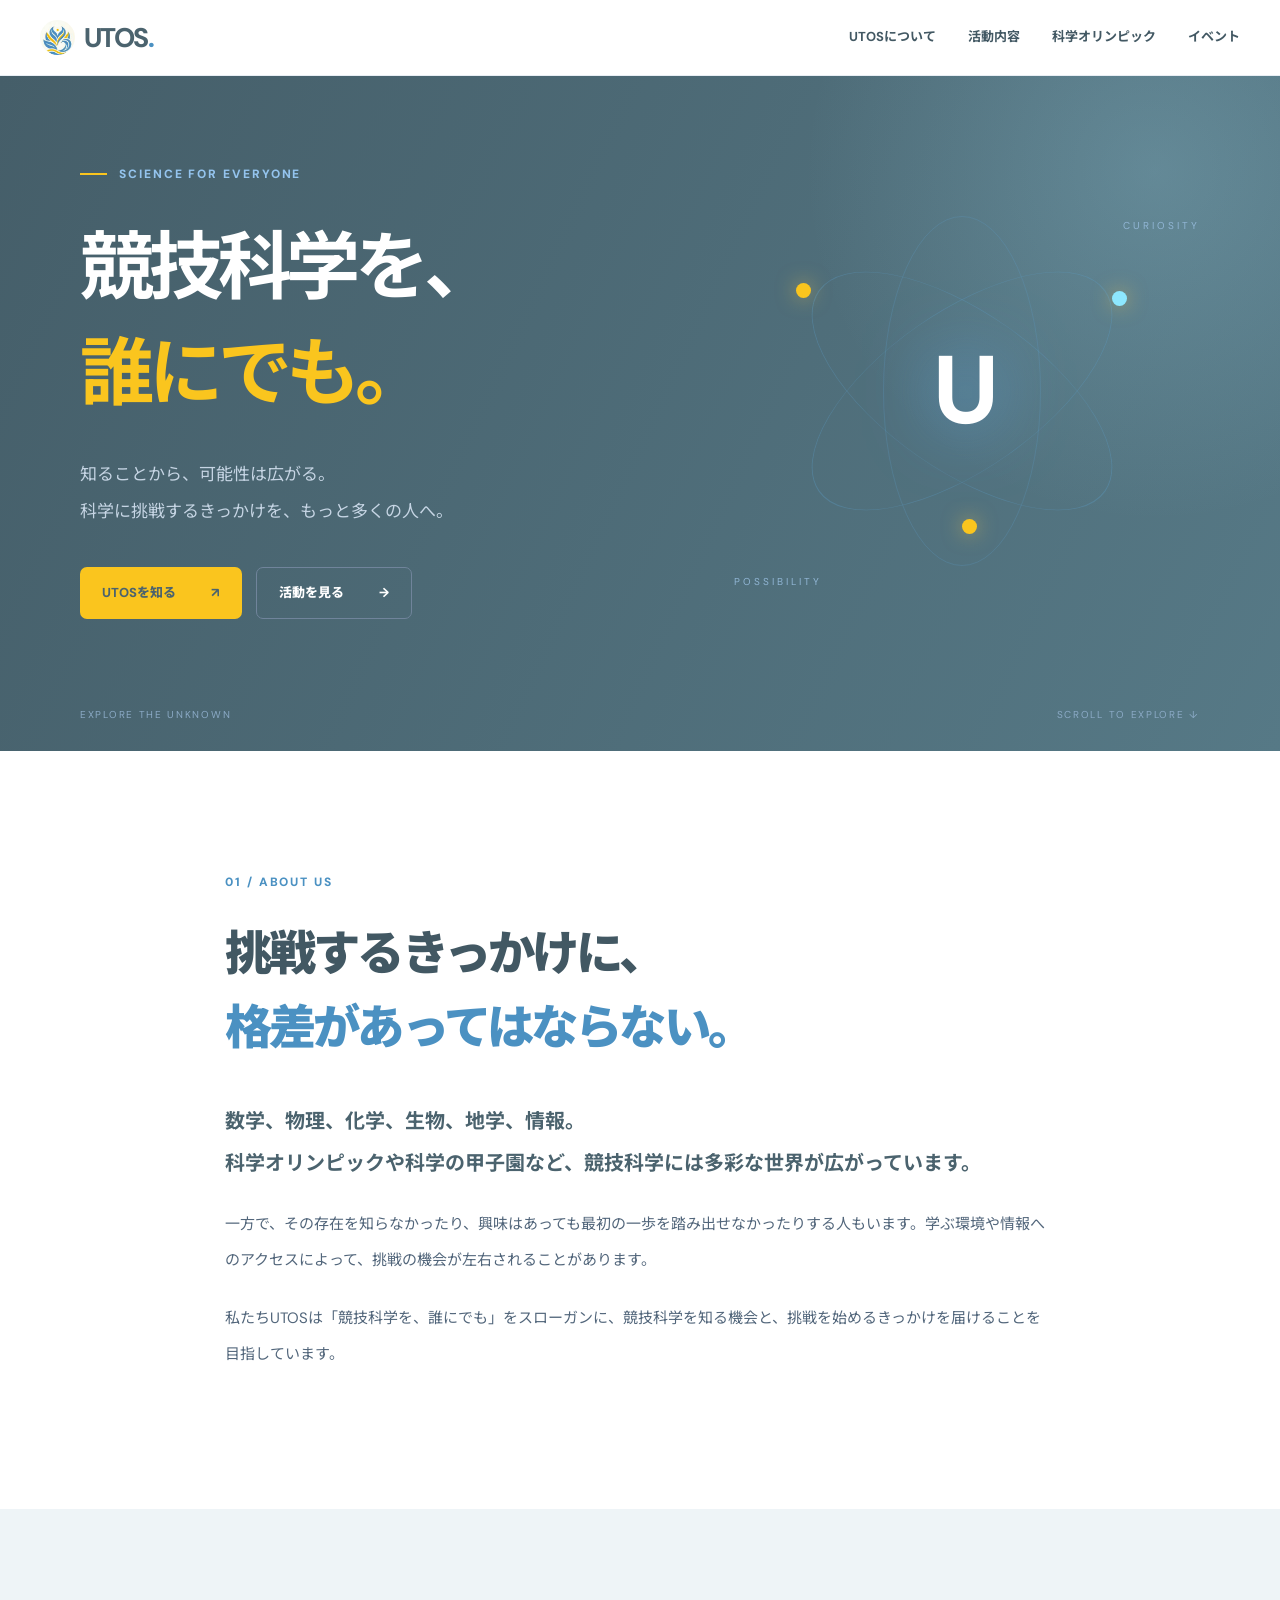
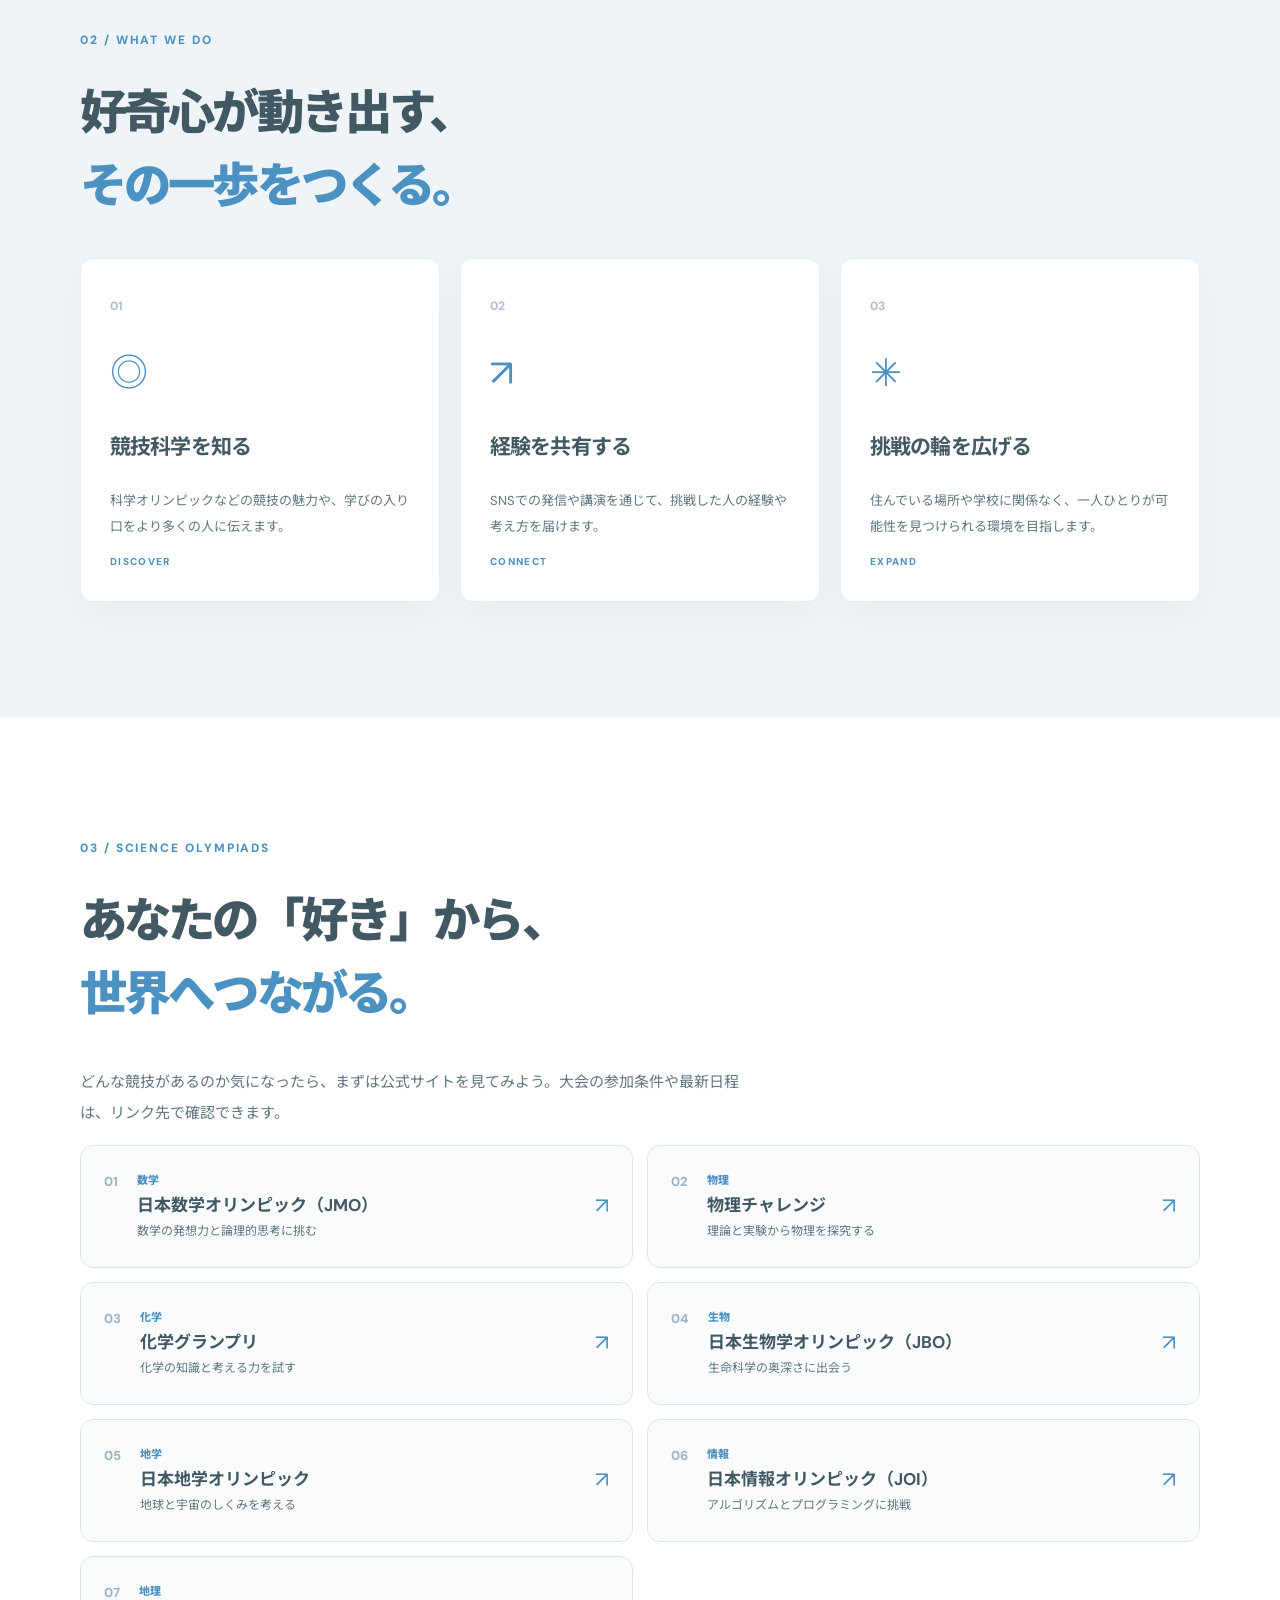
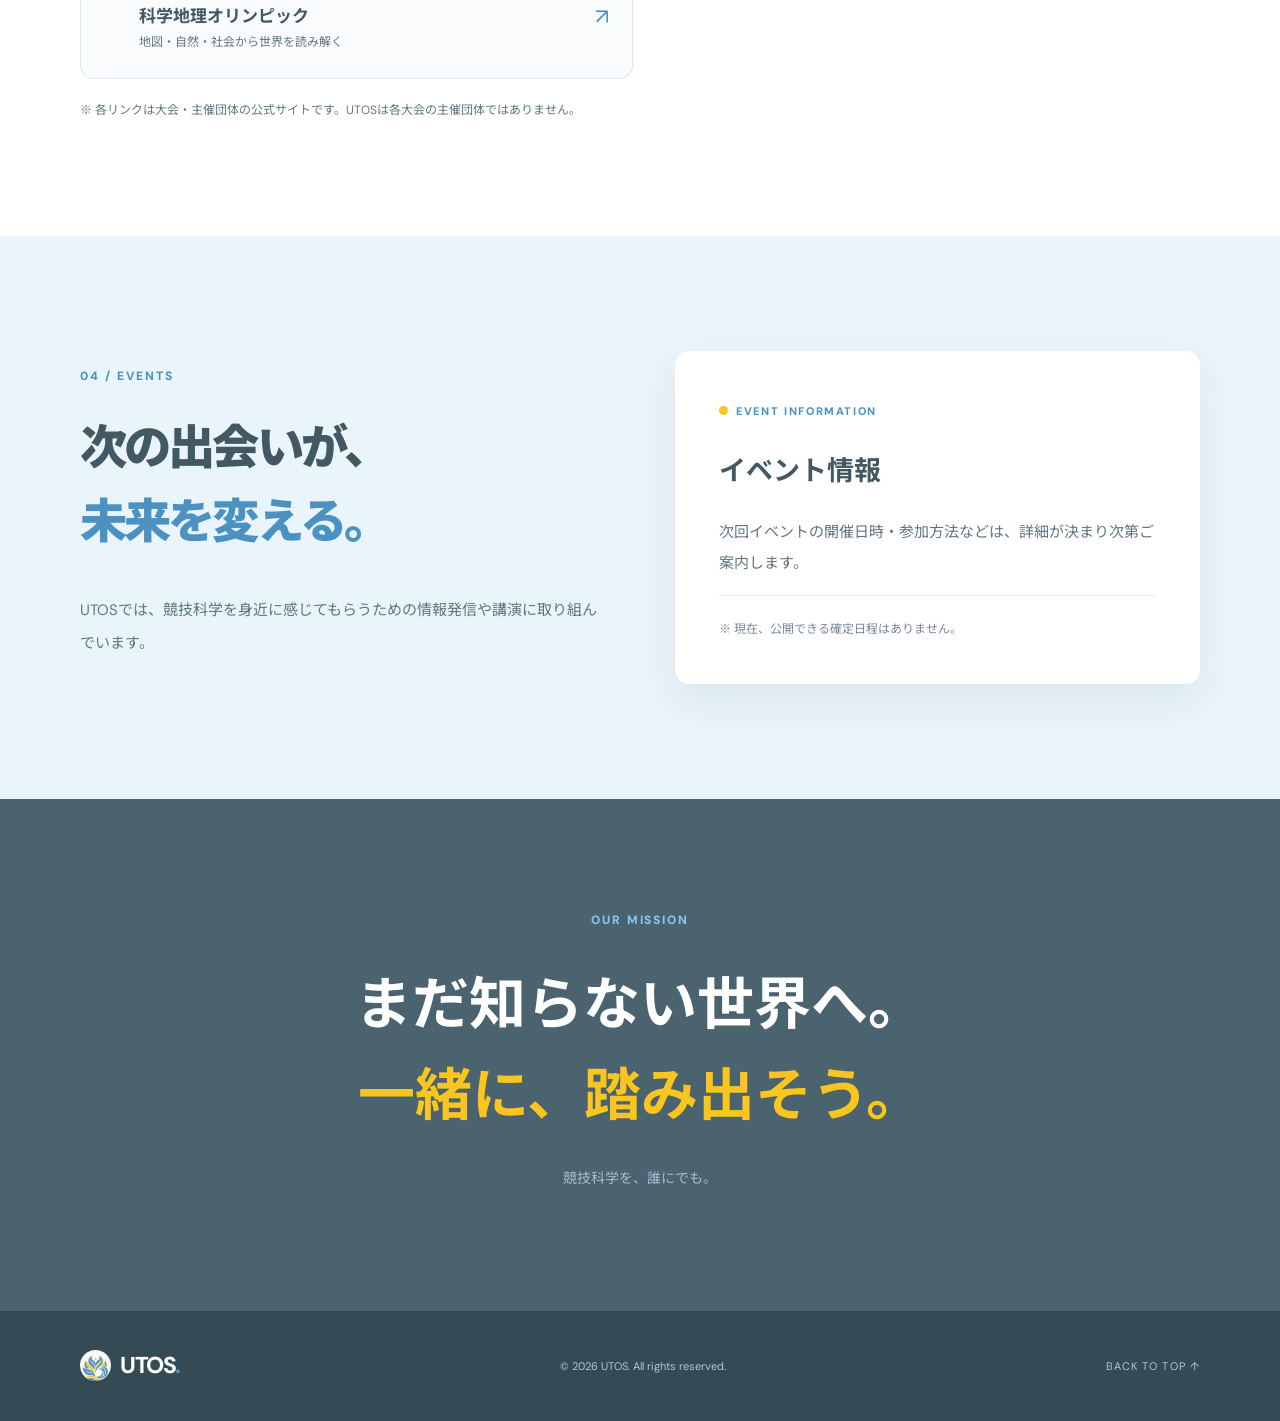
==== index.html @ 28d0f413 "Connect page sections to CMS editable content" ====
<!doctype html>
<html lang="ja">
<head>
  <meta charset="utf-8">
  <meta name="viewport" content="width=device-width, initial-scale=1">
  <meta name="theme-color" content="#0b1d35">
  <meta name="description" content="UTOSは「競技科学を、誰にでも」を掲げ、科学オリンピックなどの競技科学との出会いを広げる活動を行う団体です。">
  <title>UTOS | 競技科学を、誰にでも</title>
  <link rel="stylesheet" href="./style.css">
</head>
<body>
  <a class="skip-link" href="#main">本文へ移動</a>
  <header class="site-header">
    <div class="header-inner">
      <a class="brand" href="#top" aria-label="UTOS トップ"><img class="brand-logo" src="[data-uri]" alt="" width="35" height="35"><span>UTOS<span class="brand-dot">.</span></span></a>
      <nav aria-label="メインメニュー">
        <a href="#about">UTOSについて</a><a href="#activities">活動内容</a><a href="#olympiads">科学オリンピック</a><a href="#events">イベント</a>
      </nav>
    </div>
  </header>
  <main id="main">
    <section class="hero" id="top" aria-labelledby="hero-title">
      <div class="hero-glow" aria-hidden="true"></div>
      <div class="container hero-grid">
        <div class="hero-copy">
          <span class="eyebrow"><span class="eyebrow-line"></span> SCIENCE FOR EVERYONE</span>
          <h1 id="hero-title">競技科学を、<br><em>誰にでも。</em></h1>
          <p class="hero-lead" id="hero-lead">知ることから、可能性は広がる。<br>科学に挑戦するきっかけを、もっと多くの人へ。</p>
          <div class="hero-actions"><a class="button button-primary" href="#about">UTOSを知る <span aria-hidden="true">↗</span></a><a class="button button-outline" href="#activities">活動を見る <span aria-hidden="true">→</span></a></div>
        </div>
        <div class="hero-art" aria-hidden="true">
          <div class="orbit orbit-one"></div><div class="orbit orbit-two"></div><div class="orbit orbit-three"></div>
          <div class="atom-center">U</div><span class="orbit-point point-one"></span><span class="orbit-point point-two"></span><span class="orbit-point point-three"></span>
          <span class="art-label label-top">CURIOSITY</span><span class="art-label label-bottom">POSSIBILITY</span>
        </div>
      </div>
      <div class="hero-bottom container"><span>EXPLORE THE UNKNOWN</span><a href="#about">SCROLL TO EXPLORE ↓</a></div>
    </section>
    <section class="section about" id="about">
      <div class="container narrow" id="about-content">
        <div class="section-heading"><span class="section-index">01 / ABOUT US</span><h2>挑戦するきっかけに、<br><span>格差があってはならない。</span></h2></div>
        <p class="large-text">数学、物理、化学、生物、地学、情報。<br>科学オリンピックや科学の甲子園など、競技科学には多彩な世界が広がっています。</p>
        <p>一方で、その存在を知らなかったり、興味はあっても最初の一歩を踏み出せなかったりする人もいます。学ぶ環境や情報へのアクセスによって、挑戦の機会が左右されることがあります。</p>
        <p>私たちUTOSは「競技科学を、誰にでも」をスローガンに、競技科学を知る機会と、挑戦を始めるきっかけを届けることを目指しています。</p>
      </div>
    </section>
    <section class="section activities" id="activities">
      <div class="container">
        <div class="section-heading"><span class="section-index">02 / WHAT WE DO</span><h2>好奇心が動き出す、<br><span>その一歩をつくる。</span></h2></div>
        <div class="cards">
          <article class="activity-card"><span class="card-num">01</span><div class="card-icon">◎</div><h3>競技科学を知る</h3><p>科学オリンピックなどの競技の魅力や、学びの入り口をより多くの人に伝えます。</p><span class="card-tag">DISCOVER</span></article>
          <article class="activity-card"><span class="card-num">02</span><div class="card-icon">↗</div><h3>経験を共有する</h3><p>SNSでの発信や講演を通じて、挑戦した人の経験や考え方を届けます。</p><span class="card-tag">CONNECT</span></article>
          <article class="activity-card"><span class="card-num">03</span><div class="card-icon">✳</div><h3>挑戦の輪を広げる</h3><p>住んでいる場所や学校に関係なく、一人ひとりが可能性を見つけられる環境を目指します。</p><span class="card-tag">EXPAND</span></article>
        </div>
      </div>
    </section>
    <section class="section olympiads" id="olympiads"><div class="container"><div class="section-heading"><span class="section-index">03 / SCIENCE OLYMPIADS</span><h2>あなたの「好き」から、<br><span>世界へつながる。</span></h2><p class="olympiad-intro">どんな競技があるのか気になったら、まずは公式サイトを見てみよう。大会の参加条件や最新日程は、リンク先で確認できます。</p></div><div class="olympiad-grid"><a class="olympiad-item" href="https://www.imojp.org/" target="_blank" rel="noopener noreferrer"><span class="olympiad-number">01</span><span class="olympiad-description"><span class="olympiad-tag">数学</span><strong>日本数学オリンピック（JMO）</strong><small>数学の発想力と論理的思考に挑む</small></span><span class="olympiad-arrow" aria-hidden="true">↗</span></a>
<a class="olympiad-item" href="https://www.jpho.jp/challenge/" target="_blank" rel="noopener noreferrer"><span class="olympiad-number">02</span><span class="olympiad-description"><span class="olympiad-tag">物理</span><strong>物理チャレンジ</strong><small>理論と実験から物理を探究する</small></span><span class="olympiad-arrow" aria-hidden="true">↗</span></a>
<a class="olympiad-item" href="https://www.chemistry-grand-prix.jp/" target="_blank" rel="noopener noreferrer"><span class="olympiad-number">03</span><span class="olympiad-description"><span class="olympiad-tag">化学</span><strong>化学グランプリ</strong><small>化学の知識と考える力を試す</small></span><span class="olympiad-arrow" aria-hidden="true">↗</span></a>
<a class="olympiad-item" href="https://www.jbo-info.jp/jbo/index.html" target="_blank" rel="noopener noreferrer"><span class="olympiad-number">04</span><span class="olympiad-description"><span class="olympiad-tag">生物</span><strong>日本生物学オリンピック（JBO）</strong><small>生命科学の奥深さに出会う</small></span><span class="olympiad-arrow" aria-hidden="true">↗</span></a>
<a class="olympiad-item" href="https://jeso.jp/index.html" target="_blank" rel="noopener noreferrer"><span class="olympiad-number">05</span><span class="olympiad-description"><span class="olympiad-tag">地学</span><strong>日本地学オリンピック</strong><small>地球と宇宙のしくみを考える</small></span><span class="olympiad-arrow" aria-hidden="true">↗</span></a>
<a class="olympiad-item" href="https://www.ioi-jp.org/" target="_blank" rel="noopener noreferrer"><span class="olympiad-number">06</span><span class="olympiad-description"><span class="olympiad-tag">情報</span><strong>日本情報オリンピック（JOI）</strong><small>アルゴリズムとプログラミングに挑戦</small></span><span class="olympiad-arrow" aria-hidden="true">↗</span></a>
<a class="olympiad-item" href="https://japan-igeo.com/" target="_blank" rel="noopener noreferrer"><span class="olympiad-number">07</span><span class="olympiad-description"><span class="olympiad-tag">地理</span><strong>科学地理オリンピック</strong><small>地図・自然・社会から世界を読み解く</small></span><span class="olympiad-arrow" aria-hidden="true">↗</span></a></div><p class="olympiad-disclaimer">※ 各リンクは大会・主催団体の公式サイトです。UTOSは各大会の主催団体ではありません。</p></div></section><section class="section events" id="events">
      <div class="container events-grid">
        <div class="section-heading"><span class="section-index">04 / EVENTS</span><h2>次の出会いが、<br><span>未来を変える。</span></h2><p>UTOSでは、競技科学を身近に感じてもらうための情報発信や講演に取り組んでいます。</p></div>
        <div class="event-panel" id="event-content"><span class="status-dot"></span><span class="event-kicker">EVENT INFORMATION</span><h3>イベント情報</h3><p>次回イベントの開催日時・参加方法などは、詳細が決まり次第ご案内します。</p><span class="event-note">※ 現在、公開できる確定日程はありません。</span></div>
      </div>
    </section>
    <section class="closing"><div class="container"><span class="section-index">OUR MISSION</span><h2>まだ知らない世界へ。<br><em>一緒に、踏み出そう。</em></h2><p>競技科学を、誰にでも。</p></div></section>
  </main>
  <footer class="footer"><div class="container footer-inner"><a class="brand" href="#top"><img class="brand-logo" src="[data-uri]" alt="" width="35" height="35"> UTOS<span class="brand-dot">.</span></a><p>© 2026 UTOS. All rights reserved.</p><a href="#top">BACK TO TOP ↑</a></div></footer>
<script src="./site-content.js" defer></script>
</body>
</html>
---- style.css ----
@import url('https://fonts.googleapis.com/css2?family=DM+Sans:wght@400;500;600;700;800&family=Noto+Sans+JP:wght@400;500;600;700;800;900&display=swap');
:root{--navy:#0b1d35;--ink:#172a40;--blue:#3175c5;--sky:#dff2ff;--yellow:#f8c94e;--muted:#5f7185;--paper:#f7f9fc}
*{box-sizing:border-box}html{scroll-behavior:smooth;scroll-padding-top:80px}body{margin:0;color:var(--ink);font-family:"DM Sans","Noto Sans JP",sans-serif;line-height:1.85}a{color:inherit;text-decoration:none}a:focus-visible{outline:3px solid #e2aa00;outline-offset:4px}.container{width:min(1120px,calc(100% - 48px));margin:auto}.narrow{max-width:830px}.skip-link{position:absolute;top:-100px;left:16px;background:white;padding:10px;z-index:50}.skip-link:focus{top:12px}.site-header{height:76px;background:rgba(255,255,255,.96);position:sticky;top:0;z-index:20;border-bottom:1px solid #e8eef4;backdrop-filter:blur(12px)}.header-inner{width:min(1200px,calc(100% - 48px));height:100%;margin:auto;display:flex;justify-content:space-between;align-items:center}.brand{display:inline-flex;align-items:center;font-weight:800;letter-spacing:-.06em;font-size:27px;color:var(--navy);line-height:1}.brand-symbol{display:inline-grid;place-items:center;margin-right:9px;background:var(--yellow);height:30px;width:30px;border-radius:9px;font-size:19px}.brand-dot{color:var(--blue)}nav{display:flex;gap:32px}nav a{font-size:13px;font-weight:700;transition:color .2s}nav a:hover{color:var(--blue)}
.hero{background:var(--navy);color:white;position:relative;overflow:hidden}.hero-glow{position:absolute;width:750px;height:750px;right:-250px;top:-280px;border-radius:50%;background:radial-gradient(circle,#2469a76b,transparent 65%)}.hero-grid{display:grid;grid-template-columns:1.15fr .85fr;align-items:center;min-height:630px;position:relative}.hero-copy{z-index:2;padding:65px 0}.eyebrow,.section-index{font-size:12px;font-weight:800;letter-spacing:.16em}.eyebrow{color:#94c4ee;display:flex;align-items:center;gap:12px}.eyebrow-line{width:27px;height:2px;background:var(--yellow)}h1,h2,h3,p{margin-top:0}h1{font-size:clamp(48px,5.8vw,84px);letter-spacing:-.07em;line-height:1.42;margin:30px 0}h1 em,.closing em{font-style:normal;color:var(--yellow)}.hero-lead{font-size:17px;color:#c6d5e4;line-height:2.2}.hero-actions{display:flex;gap:14px;margin-top:36px;flex-wrap:wrap}.button{display:inline-flex;align-items:center;justify-content:space-between;gap:35px;padding:13px 22px;border-radius:7px;font-size:13px;font-weight:800;transition:transform .2s}.button:hover{transform:translateY(-3px)}.button-primary{background:var(--yellow);color:var(--navy)}.button-outline{border:1px solid #70849b;color:white}.hero-art{position:relative;height:460px;display:grid;place-items:center}.orbit{position:absolute;width:350px;height:350px;border:1px solid #5c9bc45c;border-radius:50%}.orbit-one{transform:rotate(35deg) scaleY(.45)}.orbit-two{transform:rotate(-35deg) scaleY(.45)}.orbit-three{transform:rotate(90deg) scaleY(.45)}.atom-center{font-weight:800;font-size:96px;letter-spacing:-.08em;text-shadow:0 0 70px #61a6df;color:#fff}.orbit-point{position:absolute;width:15px;height:15px;border-radius:50%;background:var(--yellow);box-shadow:0 0 20px #f8c94e99}.point-one{top:122px;left:72px}.point-two{right:73px;top:130px;background:#8de7fe}.point-three{bottom:87px;left:50%}.art-label{position:absolute;color:#91b6d5;font-size:10px;letter-spacing:.3em}.label-top{right:0;top:56px}.label-bottom{left:10px;bottom:30px}.hero-bottom{display:flex;justify-content:space-between;gap:20px;padding-bottom:26px;color:#8baac6;font-size:10px;letter-spacing:.17em}.hero-bottom a:hover{color:white}
.section{padding:115px 0}.section-index{color:var(--blue)}.section-heading h2{font-size:clamp(30px,3.7vw,49px);line-height:1.55;letter-spacing:-.06em;margin:23px 0 35px;font-weight:900}.section-heading h2 span{color:var(--blue)}.about{background:white}.about p{color:#52667b;font-size:15px;line-height:2.4;margin-bottom:22px}.about .large-text{font-size:20px;color:var(--navy);font-weight:700;line-height:2.1}.activities{background:var(--paper)}.cards{display:grid;grid-template-columns:repeat(3,1fr);gap:20px}.activity-card{background:white;border:1px solid #e7edf3;border-radius:12px;padding:36px 29px 30px;min-height:320px;display:flex;flex-direction:column;box-shadow:0 14px 36px #14294608}.card-num{color:#b0bfd0;font-size:12px;font-weight:800}.card-icon{font-size:38px;color:var(--blue);margin:20px 0}.activity-card h3{font-size:21px;letter-spacing:-.04em}.activity-card p{font-size:13px;color:var(--muted);line-height:2}.card-tag{margin-top:auto;font-size:10px;letter-spacing:.13em;font-weight:800;color:var(--blue)}.events{background:#eaf4fb}.events-grid{display:grid;grid-template-columns:1fr 1fr;gap:70px;align-items:center}.events .section-heading p{font-size:15px;color:var(--muted);line-height:2.2}.event-panel{background:white;border-radius:14px;padding:44px;box-shadow:0 15px 45px #10375713}.status-dot{display:inline-block;width:9px;height:9px;border-radius:50%;background:var(--yellow);margin-right:8px}.event-kicker{font-weight:800;font-size:11px;letter-spacing:.15em;color:var(--blue)}.event-panel h3{font-size:27px;margin:21px 0}.event-panel p{font-size:15px;color:var(--muted);line-height:2.1}.event-note{display:block;border-top:1px solid #e7edf3;padding-top:22px;font-size:12px;color:#7b899b}.closing{background:var(--navy);text-align:center;padding:105px 0;color:white}.closing .section-index{color:#8bc7f4}.closing h2{font-size:clamp(33px,4.5vw,57px);line-height:1.6;margin:25px 0}.closing p{font-size:14px;color:#a4bacf}.footer{background:#071629;color:#b3c5d6}.footer-inner{min-height:110px;display:flex;align-items:center;justify-content:space-between;gap:20px}.footer .brand{color:white;font-size:23px}.footer .brand-symbol{width:26px;height:26px;font-size:16px}.footer p,.footer a:last-child{font-size:11px;margin:0}.footer a:last-child{letter-spacing:.1em}
@media(max-width:850px){.hero-grid{grid-template-columns:1fr;min-height:auto}.hero-copy{padding:95px 0 30px}.hero-art{height:250px}.orbit{width:220px;height:220px}.atom-center{font-size:75px}.point-one{top:37px;left:calc(50% - 118px)}.point-two{top:46px;right:calc(50% - 120px)}.point-three{bottom:5px}.label-top{top:10px}.label-bottom{bottom:0}.cards{grid-template-columns:1fr}.activity-card{min-height:260px}.events-grid{grid-template-columns:1fr;gap:25px}.section{padding:75px 0}}
@media(max-width:560px){.container,.header-inner{width:min(100% - 36px,1120px)}.site-header{height:65px}.brand{font-size:23px}.brand-symbol{height:27px;width:27px}nav{gap:13px}nav a{font-size:10px}nav a:first-child{display:none}.hero-copy{padding-top:70px}h1{font-size:clamp(43px,11vw,65px)}.hero-lead{font-size:14px}.hero-bottom{font-size:9px}.hero-art{height:215px}.section-heading h2{font-size:31px}.about .large-text{font-size:17px}.about .large-text br{display:none}.event-panel{padding:29px}.footer-inner{flex-wrap:wrap;justify-content:center;padding:25px 0;text-align:center}.footer p{order:3;flex-basis:100%}}@media(prefers-reduced-motion:reduce){html{scroll-behavior:auto}*{transition:none!important}}

/* UTOS palette inspired by original flyer: soft slate blue, deep blue, sunshine yellow */
:root{--navy:#4b636e;--ink:#425863;--blue:#4b91c2;--sky:#d9eaf1;--yellow:#fac51e;--muted:#607781;--paper:#eef4f7}
.hero{background:linear-gradient(115deg,#455e69 0%,#567986 100%)}
.closing{background:#4b636e}.footer{background:#344b56}.brand-symbol{border-radius:50%;color:#2a77aa;background:#fff3bf}.hero-glow{background:radial-gradient(circle,#9cd1e33d,transparent 66%)}
.olympiads{background:#fff}.olympiad-intro{max-width:680px;color:var(--muted);font-size:15px;line-height:2.1}
.olympiad-grid{display:grid;grid-template-columns:repeat(2,minmax(0,1fr));gap:14px}.olympiad-item{display:flex;align-items:center;gap:19px;padding:24px 23px;border:1px solid #dce6ed;border-radius:13px;background:#f9fbfd;transition:transform .2s,box-shadow .2s,border-color .2s}.olympiad-item:hover{transform:translateY(-3px);box-shadow:0 15px 30px #234e6415;border-color:#81b5d6}.olympiad-number{color:#9cb6c4;font-weight:800;font-size:13px;align-self:flex-start}.olympiad-description{display:flex;flex:1;flex-direction:column;gap:2px}.olympiad-tag{font-size:11px;font-weight:800;color:var(--blue)}.olympiad-description strong{font-size:17px;line-height:1.6}.olympiad-description small{color:var(--muted);font-size:12px;line-height:1.8}.olympiad-arrow{color:var(--blue);font-size:22px}.olympiad-disclaimer{margin:20px 0 0;font-size:12px;color:var(--muted)}@media(max-width:680px){.olympiad-grid{grid-template-columns:1fr}.olympiad-item{padding:19px}.site-header nav{gap:13px}.site-header nav a{font-size:11px}}@media(max-width:560px){.site-header nav a:nth-child(3){display:none}}

.brand-logo{width:35px;height:35px;object-fit:cover;border-radius:50%;margin-right:9px;background:#fff;flex-shrink:0}.footer .brand-logo{width:31px;height:31px}
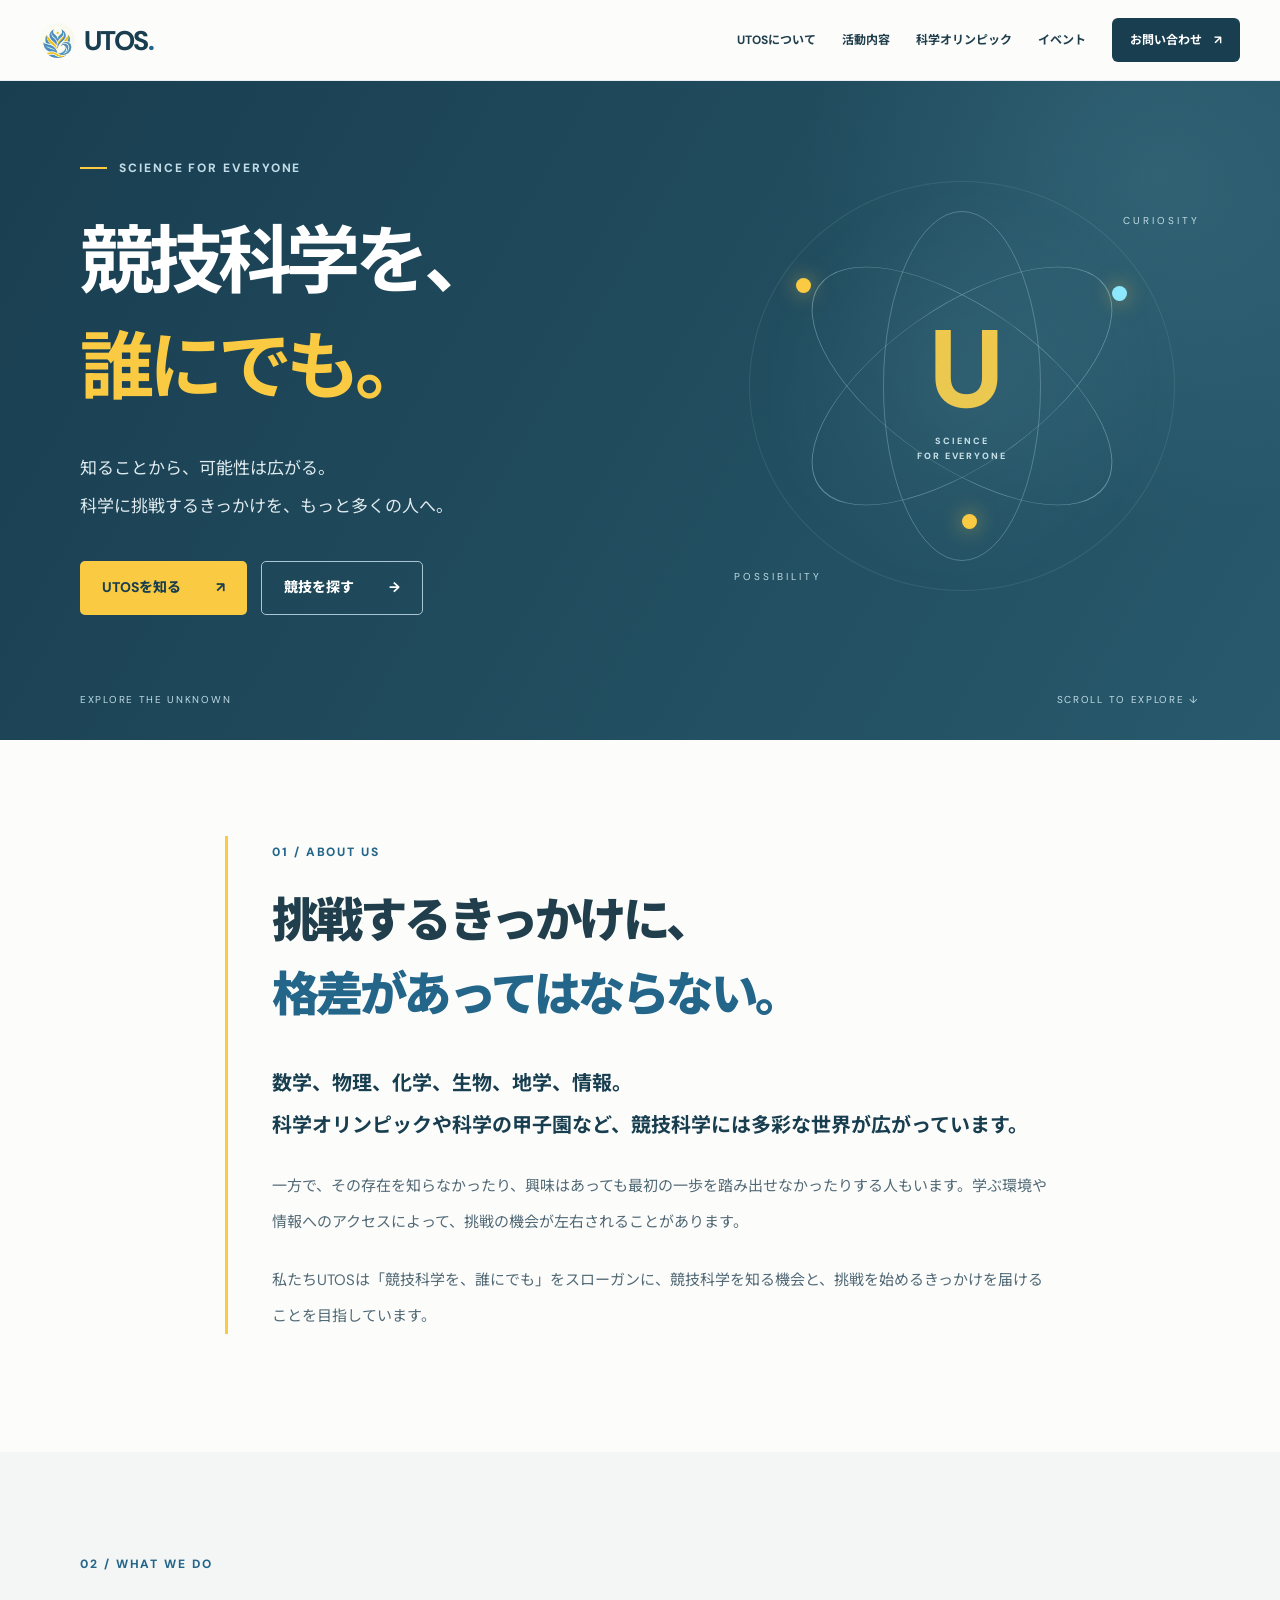
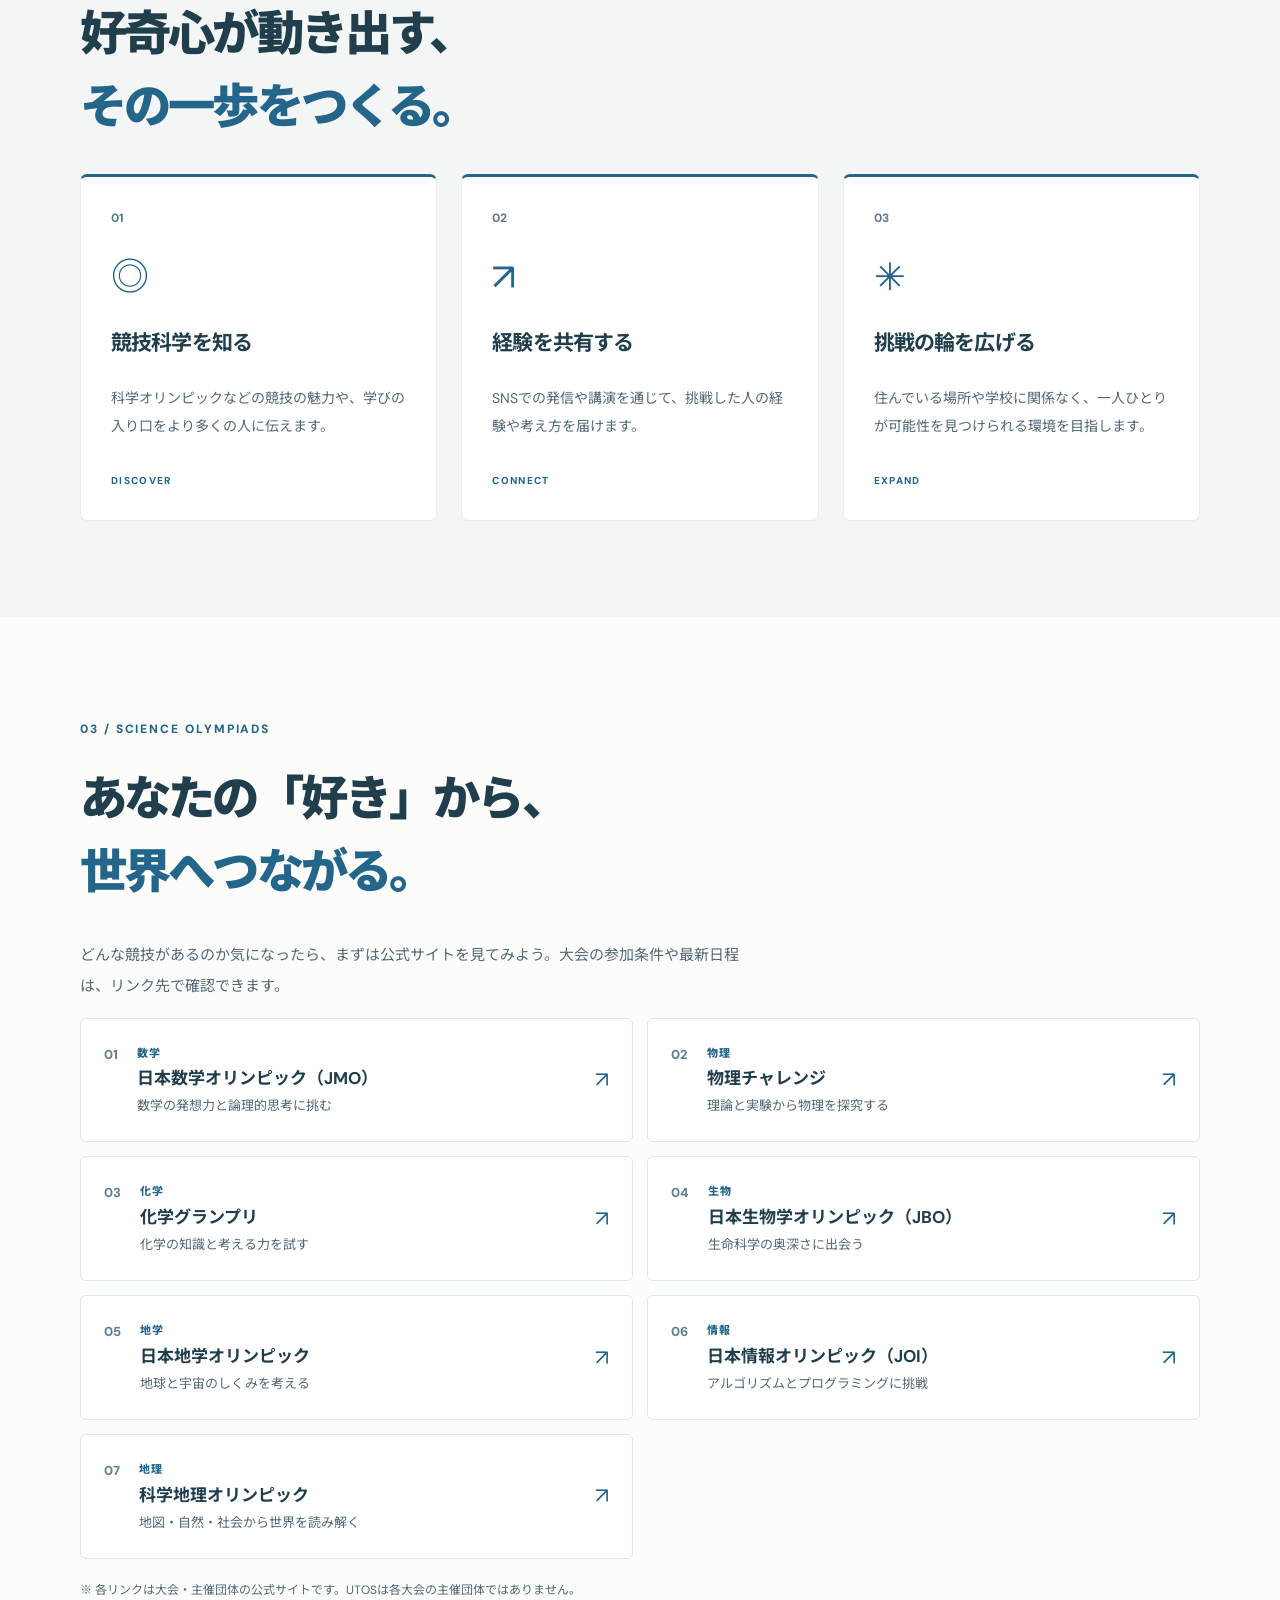
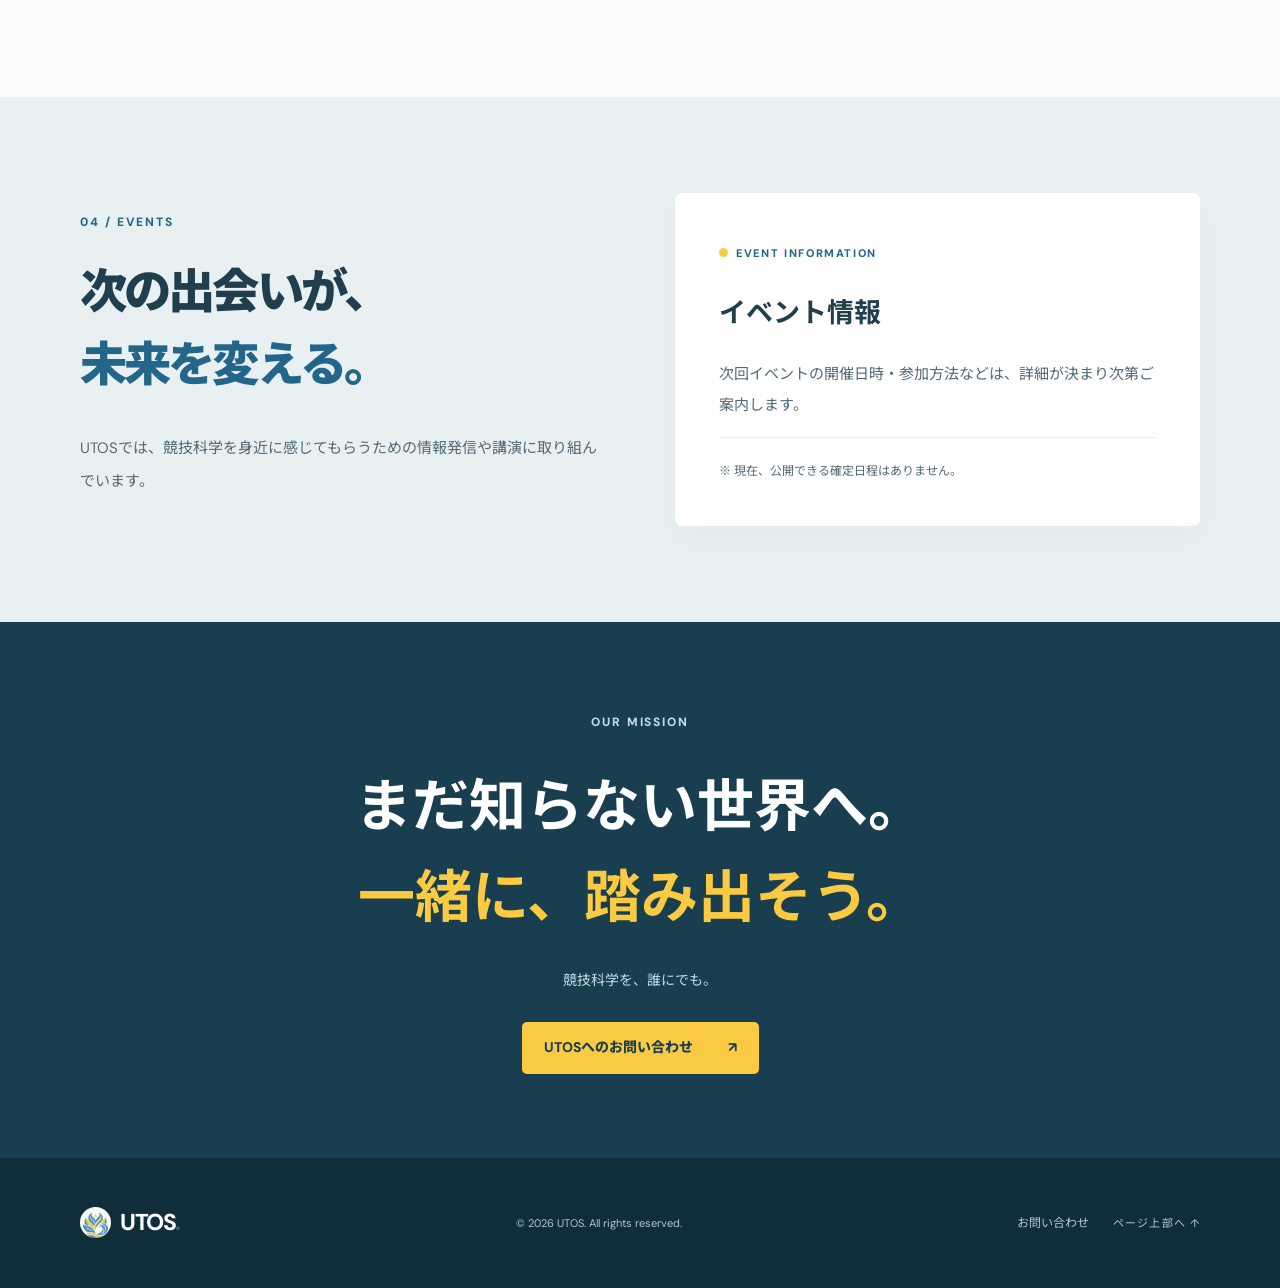
==== commit fa0267ed: "Polish UTOS design and add contact page; preserve CMS" ====
--- a/index.html
+++ b/index.html
@@ -3,10 +3,17 @@
 <head>
   <meta charset="utf-8">
   <meta name="viewport" content="width=device-width, initial-scale=1">
-  <meta name="theme-color" content="#0b1d35">
+  <meta name="theme-color" content="#183e50">
   <meta name="description" content="UTOSは「競技科学を、誰にでも」を掲げ、科学オリンピックなどの競技科学との出会いを広げる活動を行う団体です。">
   <title>UTOS | 競技科学を、誰にでも</title>
   <link rel="stylesheet" href="./style.css">
+  <link rel="icon" href="./favicon.svg" type="image/svg+xml">
+  <link rel="canonical" href="https://ut-olympiad-supprot.github.io/utos/">
+  <meta property="og:type" content="website">
+  <meta property="og:locale" content="ja_JP">
+  <meta property="og:title" content="UTOS | 競技科学を、誰にでも">
+  <meta property="og:description" content="科学に挑戦するきっかけを、もっと多くの人へ。UTOSの活動や科学オリンピックをご紹介します。">
+  <meta property="og:url" content="https://ut-olympiad-supprot.github.io/utos/">
 </head>
 <body>
   <a class="skip-link" href="#main">本文へ移動</a>
@@ -14,7 +21,7 @@
     <div class="header-inner">
       <a class="brand" href="#top" aria-label="UTOS トップ"><img class="brand-logo" src="[data-uri]" alt="" width="35" height="35"><span>UTOS<span class="brand-dot">.</span></span></a>
       <nav aria-label="メインメニュー">
-        <a href="#about">UTOSについて</a><a href="#activities">活動内容</a><a href="#olympiads">科学オリンピック</a><a href="#events">イベント</a>
+        <a href="#about">UTOSについて</a><a href="#activities">活動内容</a><a href="#olympiads">科学オリンピック</a><a href="#events">イベント</a><a class="nav-contact" href="./contact.html">お問い合わせ <span aria-hidden="true">↗</span></a>
       </nav>
     </div>
   </header>
@@ -26,11 +33,11 @@
           <span class="eyebrow"><span class="eyebrow-line"></span> SCIENCE FOR EVERYONE</span>
           <h1 id="hero-title">競技科学を、<br><em>誰にでも。</em></h1>
           <p class="hero-lead" id="hero-lead">知ることから、可能性は広がる。<br>科学に挑戦するきっかけを、もっと多くの人へ。</p>
-          <div class="hero-actions"><a class="button button-primary" href="#about">UTOSを知る <span aria-hidden="true">↗</span></a><a class="button button-outline" href="#activities">活動を見る <span aria-hidden="true">→</span></a></div>
+          <div class="hero-actions"><a class="button button-primary" href="#about">UTOSを知る <span aria-hidden="true">↗</span></a><a class="button button-outline" href="#olympiads">競技を探す <span aria-hidden="true">→</span></a></div>
         </div>
         <div class="hero-art" aria-hidden="true">
           <div class="orbit orbit-one"></div><div class="orbit orbit-two"></div><div class="orbit orbit-three"></div>
-          <div class="atom-center">U</div><span class="orbit-point point-one"></span><span class="orbit-point point-two"></span><span class="orbit-point point-three"></span>
+          <div class="atom-center">U<span>SCIENCE<br>FOR EVERYONE</span></div><span class="orbit-point point-one"></span><span class="orbit-point point-two"></span><span class="orbit-point point-three"></span>
           <span class="art-label label-top">CURIOSITY</span><span class="art-label label-bottom">POSSIBILITY</span>
         </div>
       </div>
@@ -66,9 +73,9 @@
         <div class="event-panel" id="event-content"><span class="status-dot"></span><span class="event-kicker">EVENT INFORMATION</span><h3>イベント情報</h3><p>次回イベントの開催日時・参加方法などは、詳細が決まり次第ご案内します。</p><span class="event-note">※ 現在、公開できる確定日程はありません。</span></div>
       </div>
     </section>
-    <section class="closing"><div class="container"><span class="section-index">OUR MISSION</span><h2>まだ知らない世界へ。<br><em>一緒に、踏み出そう。</em></h2><p>競技科学を、誰にでも。</p></div></section>
+    <section class="closing"><div class="container"><span class="section-index">OUR MISSION</span><h2>まだ知らない世界へ。<br><em>一緒に、踏み出そう。</em></h2><p>競技科学を、誰にでも。</p><a class="button button-primary" href="./contact.html">UTOSへのお問い合わせ <span aria-hidden="true">↗</span></a></div></section>
   </main>
-  <footer class="footer"><div class="container footer-inner"><a class="brand" href="#top"><img class="brand-logo" src="[data-uri]" alt="" width="35" height="35"> UTOS<span class="brand-dot">.</span></a><p>© 2026 UTOS. All rights reserved.</p><a href="#top">BACK TO TOP ↑</a></div></footer>
+  <footer class="footer"><div class="container footer-inner"><a class="brand" href="#top"><img class="brand-logo" src="[data-uri]" alt="" width="35" height="35"> UTOS<span class="brand-dot">.</span></a><p>© 2026 UTOS. All rights reserved.</p><div class="footer-links"><a href="./contact.html">お問い合わせ</a><a href="#top">ページ上部へ ↑</a></div></div></footer>
 <script src="./site-content.js" defer></script>
 </body>
-</html>+</html>
--- a/style.css
+++ b/style.css
@@ -4,13 +4,25 @@
 .hero{background:var(--navy);color:white;position:relative;overflow:hidden}.hero-glow{position:absolute;width:750px;height:750px;right:-250px;top:-280px;border-radius:50%;background:radial-gradient(circle,#2469a76b,transparent 65%)}.hero-grid{display:grid;grid-template-columns:1.15fr .85fr;align-items:center;min-height:630px;position:relative}.hero-copy{z-index:2;padding:65px 0}.eyebrow,.section-index{font-size:12px;font-weight:800;letter-spacing:.16em}.eyebrow{color:#94c4ee;display:flex;align-items:center;gap:12px}.eyebrow-line{width:27px;height:2px;background:var(--yellow)}h1,h2,h3,p{margin-top:0}h1{font-size:clamp(48px,5.8vw,84px);letter-spacing:-.07em;line-height:1.42;margin:30px 0}h1 em,.closing em{font-style:normal;color:var(--yellow)}.hero-lead{font-size:17px;color:#c6d5e4;line-height:2.2}.hero-actions{display:flex;gap:14px;margin-top:36px;flex-wrap:wrap}.button{display:inline-flex;align-items:center;justify-content:space-between;gap:35px;padding:13px 22px;border-radius:7px;font-size:13px;font-weight:800;transition:transform .2s}.button:hover{transform:translateY(-3px)}.button-primary{background:var(--yellow);color:var(--navy)}.button-outline{border:1px solid #70849b;color:white}.hero-art{position:relative;height:460px;display:grid;place-items:center}.orbit{position:absolute;width:350px;height:350px;border:1px solid #5c9bc45c;border-radius:50%}.orbit-one{transform:rotate(35deg) scaleY(.45)}.orbit-two{transform:rotate(-35deg) scaleY(.45)}.orbit-three{transform:rotate(90deg) scaleY(.45)}.atom-center{font-weight:800;font-size:96px;letter-spacing:-.08em;text-shadow:0 0 70px #61a6df;color:#fff}.orbit-point{position:absolute;width:15px;height:15px;border-radius:50%;background:var(--yellow);box-shadow:0 0 20px #f8c94e99}.point-one{top:122px;left:72px}.point-two{right:73px;top:130px;background:#8de7fe}.point-three{bottom:87px;left:50%}.art-label{position:absolute;color:#91b6d5;font-size:10px;letter-spacing:.3em}.label-top{right:0;top:56px}.label-bottom{left:10px;bottom:30px}.hero-bottom{display:flex;justify-content:space-between;gap:20px;padding-bottom:26px;color:#8baac6;font-size:10px;letter-spacing:.17em}.hero-bottom a:hover{color:white}
 .section{padding:115px 0}.section-index{color:var(--blue)}.section-heading h2{font-size:clamp(30px,3.7vw,49px);line-height:1.55;letter-spacing:-.06em;margin:23px 0 35px;font-weight:900}.section-heading h2 span{color:var(--blue)}.about{background:white}.about p{color:#52667b;font-size:15px;line-height:2.4;margin-bottom:22px}.about .large-text{font-size:20px;color:var(--navy);font-weight:700;line-height:2.1}.activities{background:var(--paper)}.cards{display:grid;grid-template-columns:repeat(3,1fr);gap:20px}.activity-card{background:white;border:1px solid #e7edf3;border-radius:12px;padding:36px 29px 30px;min-height:320px;display:flex;flex-direction:column;box-shadow:0 14px 36px #14294608}.card-num{color:#b0bfd0;font-size:12px;font-weight:800}.card-icon{font-size:38px;color:var(--blue);margin:20px 0}.activity-card h3{font-size:21px;letter-spacing:-.04em}.activity-card p{font-size:13px;color:var(--muted);line-height:2}.card-tag{margin-top:auto;font-size:10px;letter-spacing:.13em;font-weight:800;color:var(--blue)}.events{background:#eaf4fb}.events-grid{display:grid;grid-template-columns:1fr 1fr;gap:70px;align-items:center}.events .section-heading p{font-size:15px;color:var(--muted);line-height:2.2}.event-panel{background:white;border-radius:14px;padding:44px;box-shadow:0 15px 45px #10375713}.status-dot{display:inline-block;width:9px;height:9px;border-radius:50%;background:var(--yellow);margin-right:8px}.event-kicker{font-weight:800;font-size:11px;letter-spacing:.15em;color:var(--blue)}.event-panel h3{font-size:27px;margin:21px 0}.event-panel p{font-size:15px;color:var(--muted);line-height:2.1}.event-note{display:block;border-top:1px solid #e7edf3;padding-top:22px;font-size:12px;color:#7b899b}.closing{background:var(--navy);text-align:center;padding:105px 0;color:white}.closing .section-index{color:#8bc7f4}.closing h2{font-size:clamp(33px,4.5vw,57px);line-height:1.6;margin:25px 0}.closing p{font-size:14px;color:#a4bacf}.footer{background:#071629;color:#b3c5d6}.footer-inner{min-height:110px;display:flex;align-items:center;justify-content:space-between;gap:20px}.footer .brand{color:white;font-size:23px}.footer .brand-symbol{width:26px;height:26px;font-size:16px}.footer p,.footer a:last-child{font-size:11px;margin:0}.footer a:last-child{letter-spacing:.1em}
 @media(max-width:850px){.hero-grid{grid-template-columns:1fr;min-height:auto}.hero-copy{padding:95px 0 30px}.hero-art{height:250px}.orbit{width:220px;height:220px}.atom-center{font-size:75px}.point-one{top:37px;left:calc(50% - 118px)}.point-two{top:46px;right:calc(50% - 120px)}.point-three{bottom:5px}.label-top{top:10px}.label-bottom{bottom:0}.cards{grid-template-columns:1fr}.activity-card{min-height:260px}.events-grid{grid-template-columns:1fr;gap:25px}.section{padding:75px 0}}
-@media(max-width:560px){.container,.header-inner{width:min(100% - 36px,1120px)}.site-header{height:65px}.brand{font-size:23px}.brand-symbol{height:27px;width:27px}nav{gap:13px}nav a{font-size:10px}nav a:first-child{display:none}.hero-copy{padding-top:70px}h1{font-size:clamp(43px,11vw,65px)}.hero-lead{font-size:14px}.hero-bottom{font-size:9px}.hero-art{height:215px}.section-heading h2{font-size:31px}.about .large-text{font-size:17px}.about .large-text br{display:none}.event-panel{padding:29px}.footer-inner{flex-wrap:wrap;justify-content:center;padding:25px 0;text-align:center}.footer p{order:3;flex-basis:100%}}@media(prefers-reduced-motion:reduce){html{scroll-behavior:auto}*{transition:none!important}}
+@media(max-width:560px){.container,.header-inner{width:min(100% - 36px,1120px)}.site-header{height:65px}.brand{font-size:23px}.brand-symbol{height:27px;width:27px}nav{gap:13px}nav a{font-size:10px}.hero-copy{padding-top:70px}h1{font-size:clamp(43px,11vw,65px)}.hero-lead{font-size:14px}.hero-bottom{font-size:9px}.hero-art{height:215px}.section-heading h2{font-size:31px}.about .large-text{font-size:17px}.about .large-text br{display:none}.event-panel{padding:29px}.footer-inner{flex-wrap:wrap;justify-content:center;padding:25px 0;text-align:center}.footer p{order:3;flex-basis:100%}}@media(prefers-reduced-motion:reduce){html{scroll-behavior:auto}*{transition:none!important}}
 
 /* UTOS palette inspired by original flyer: soft slate blue, deep blue, sunshine yellow */
 :root{--navy:#4b636e;--ink:#425863;--blue:#4b91c2;--sky:#d9eaf1;--yellow:#fac51e;--muted:#607781;--paper:#eef4f7}
 .hero{background:linear-gradient(115deg,#455e69 0%,#567986 100%)}
 .closing{background:#4b636e}.footer{background:#344b56}.brand-symbol{border-radius:50%;color:#2a77aa;background:#fff3bf}.hero-glow{background:radial-gradient(circle,#9cd1e33d,transparent 66%)}
 .olympiads{background:#fff}.olympiad-intro{max-width:680px;color:var(--muted);font-size:15px;line-height:2.1}
-.olympiad-grid{display:grid;grid-template-columns:repeat(2,minmax(0,1fr));gap:14px}.olympiad-item{display:flex;align-items:center;gap:19px;padding:24px 23px;border:1px solid #dce6ed;border-radius:13px;background:#f9fbfd;transition:transform .2s,box-shadow .2s,border-color .2s}.olympiad-item:hover{transform:translateY(-3px);box-shadow:0 15px 30px #234e6415;border-color:#81b5d6}.olympiad-number{color:#9cb6c4;font-weight:800;font-size:13px;align-self:flex-start}.olympiad-description{display:flex;flex:1;flex-direction:column;gap:2px}.olympiad-tag{font-size:11px;font-weight:800;color:var(--blue)}.olympiad-description strong{font-size:17px;line-height:1.6}.olympiad-description small{color:var(--muted);font-size:12px;line-height:1.8}.olympiad-arrow{color:var(--blue);font-size:22px}.olympiad-disclaimer{margin:20px 0 0;font-size:12px;color:var(--muted)}@media(max-width:680px){.olympiad-grid{grid-template-columns:1fr}.olympiad-item{padding:19px}.site-header nav{gap:13px}.site-header nav a{font-size:11px}}@media(max-width:560px){.site-header nav a:nth-child(3){display:none}}
+.olympiad-grid{display:grid;grid-template-columns:repeat(2,minmax(0,1fr));gap:14px}.olympiad-item{display:flex;align-items:center;gap:19px;padding:24px 23px;border:1px solid #dce6ed;border-radius:13px;background:#f9fbfd;transition:transform .2s,box-shadow .2s,border-color .2s}.olympiad-item:hover{transform:translateY(-3px);box-shadow:0 15px 30px #234e6415;border-color:#81b5d6}.olympiad-number{color:#9cb6c4;font-weight:800;font-size:13px;align-self:flex-start}.olympiad-description{display:flex;flex:1;flex-direction:column;gap:2px}.olympiad-tag{font-size:11px;font-weight:800;color:var(--blue)}.olympiad-description strong{font-size:17px;line-height:1.6}.olympiad-description small{color:var(--muted);font-size:12px;line-height:1.8}.olympiad-arrow{color:var(--blue);font-size:22px}.olympiad-disclaimer{margin:20px 0 0;font-size:12px;color:var(--muted)}@media(max-width:680px){.olympiad-grid{grid-template-columns:1fr}.olympiad-item{padding:19px}.site-header nav{gap:13px}.site-header nav a{font-size:11px}}@media(max-width:560px){}
 
 .brand-logo{width:35px;height:35px;object-fit:cover;border-radius:50%;margin-right:9px;background:#fff;flex-shrink:0}.footer .brand-logo{width:31px;height:31px}
+
+
+/* Shared visual system: deep blue, warm paper, and UTOS yellow. */
+:root{--navy:#183e50;--ink:#203e4c;--blue:#24658a;--sky:#e3eff3;--yellow:#facb42;--muted:#526976;--paper:#f3f6f5}
+body{background:#fcfdfb;text-wrap:pretty}h1,h2,h3{text-wrap:balance}a,button{-webkit-tap-highlight-color:transparent}a:focus-visible{outline:3px solid #b77b00;outline-offset:5px}.skip-link{position:fixed}.site-header{height:auto;min-height:80px;background:#fcfdfbf5}.header-inner{min-height:80px;gap:24px}.site-header nav{align-items:center;gap:26px}.site-header nav a{font-size:12px;min-height:44px;display:inline-flex;align-items:center}.site-header .nav-contact{background:var(--navy);color:white;border-radius:6px;padding:0 18px;gap:12px}.nav-contact:hover,.nav-contact[aria-current]{background:var(--blue)}
+.hero{background:linear-gradient(120deg,#193e50,#28596c)}.hero-grid{min-height:610px}.hero-glow{background:radial-gradient(circle,#77c1ce25,transparent 66%)}.hero-art:before{content:"";position:absolute;inset:25px;border-radius:50%;background:radial-gradient(circle,#76b5c11f,transparent 68%);border:1px solid #bddde51c}.orbit{border-color:#afdae470}.atom-center{color:var(--yellow);text-shadow:none;font-size:110px;line-height:1.15;text-align:center}.atom-center span{display:block;font-size:9px;letter-spacing:.22em;line-height:1.7;color:#cee5eb}.eyebrow,.art-label,.hero-bottom{color:#c1dce6}.hero-lead{color:#e0ebef}.button{min-height:48px;border-radius:5px;font-size:14px}.button-outline{border-color:#aac6d2}.hero-bottom{padding-bottom:30px}.section{padding:96px 0}.section-heading h2{margin:20px 0 30px}.about{background:#fcfdfb}.about .narrow{border-left:3px solid var(--yellow);padding-left:44px}.about p{color:var(--muted)}.activities{background:var(--paper)}.cards{gap:24px}.activity-card{border-radius:7px;box-shadow:none;border-top:3px solid var(--blue);padding:30px}.card-num{color:#617b8c}.card-icon{margin:12px 0}.activity-card p{font-size:14px}.card-tag{padding-top:18px}.olympiads{background:#fcfdfb}.olympiad-item{background:white;border-radius:6px}.olympiad-number{color:#627f90}.olympiad-description{min-width:0}.olympiad-description small{font-size:13px}.olympiad-tag{letter-spacing:.1em}.events{background:#e8f0f2}.event-panel{border-radius:7px;box-shadow:0 12px 32px #183e5008}.event-note{color:var(--muted)}.notice-link{display:inline-block;background:var(--navy);color:white;padding:12px 20px;border-radius:5px;margin-top:8px}.closing{background:var(--navy);padding:84px 0}.closing .section-index,.closing p{color:#c3dce6}.closing .button{margin-top:14px}.footer{background:#102d3b}.footer-inner{min-height:130px}.footer-links{display:flex;gap:24px;align-items:center}.footer-links a{display:inline-flex;align-items:center;min-height:44px;font-size:12px}.footer a:hover{text-decoration:underline}
+.contact-hero{background:var(--navy);color:white;padding:28px 0 68px}.breadcrumb{font-size:12px;color:#cfdee5}.contact-heading{padding-top:40px}.contact-heading h1{font-size:clamp(42px,5vw,66px);margin:20px 0}.contact-heading h1 em{color:var(--yellow)}.contact-heading p{color:#e0ebef;line-height:2;font-size:16px;margin:0}.contact-layout{display:grid;grid-template-columns:.8fr 1.2fr;gap:70px}.contact-intro h2{font-size:30px;margin:20px 0}.contact-intro p{color:var(--muted)}.contact-topics{list-style:none;padding:8px 0;margin:0;font-size:14px}.contact-topics li{border-top:1px solid #dce5e7;padding:14px 0}.contact-topics li:before{content:"↗";margin-right:12px;color:var(--blue)}.contact-methods{min-width:0;display:grid;gap:22px}.email-panel{padding:36px;background:#e8f0f2;border-top:3px solid var(--blue);border-radius:6px}.contact-label{font-size:11px;font-weight:800;letter-spacing:.15em;color:var(--blue)}.email-panel h3,.social-panel h3{margin:16px 0 8px;font-size:23px}.email-panel p{font-size:14px;color:var(--muted)}.email-address{display:block;width:fit-content;font-size:clamp(16px,2vw,23px);font-weight:700;overflow-wrap:anywhere;text-decoration:underline;text-underline-offset:5px;margin:24px 0}.email-panel .email-help{font-size:12px;margin:20px 0 0}.social-panel{display:flex;justify-content:space-between;align-items:center;gap:20px;padding:30px 36px;border:1px solid #d4e0e5;background:white;border-radius:6px}.social-panel:hover{border-color:var(--blue);background:#f3f7f8}.social-panel p{font-weight:700;color:var(--blue);margin-bottom:8px;overflow-wrap:anywhere}.social-panel small{font-size:12px;color:var(--muted)}.social-arrow{font-size:30px;color:var(--blue)}.contact-note{border-top:1px solid #d4e0e5;padding:32px 0 64px}.contact-note h2{font-size:18px}.contact-note p{font-size:14px;max-width:800px;color:var(--muted)}.contact-note a{text-decoration:underline;text-underline-offset:4px;color:var(--blue)}
+@media(max-width:900px){.site-header nav{gap:16px}.header-inner{width:calc(100% - 36px)}.contact-layout{gap:36px;grid-template-columns:.75fr 1.25fr}}
+@media(max-width:760px){html{scroll-padding-top:150px}.header-inner{flex-wrap:wrap;gap:8px;padding:14px 0 8px}.site-header nav{width:100%;flex-wrap:wrap;gap:4px 16px}.site-header nav a{font-size:11px;min-height:36px}.site-header .nav-contact{padding:0 12px}.hero-copy{padding-top:54px}.hero-art{height:250px}.hero-art:before{inset:10px calc(50% - 115px)}.section{padding:64px 0}.about .narrow{padding-left:24px}.contact-layout{grid-template-columns:1fr;gap:28px}.contact-intro p br{display:none}.contact-topics{padding-top:0}.contact-hero{padding-bottom:44px}.contact-heading{padding-top:28px}.contact-heading p{font-size:14px}.email-panel,.social-panel{padding:26px}.footer-inner{flex-wrap:wrap;justify-content:center;padding:28px 0}.footer p{order:3;flex-basis:100%;text-align:center}}
+@media(max-width:400px){.container{width:calc(100% - 32px)}.site-header nav{gap:2px 12px}.hero-actions{gap:10px}.button{padding:12px 17px;gap:20px}.hero-bottom{font-size:8px;letter-spacing:.08em}.email-panel,.social-panel{padding:22px}.section-heading h2{font-size:28px}.olympiad-item{gap:12px;padding:18px}.olympiad-description strong{font-size:16px}}
+@media(prefers-reduced-motion:reduce){html{scroll-behavior:auto}*{transition:none!important}}
+@media(max-width:760px){.contact-methods{grid-row:1}.contact-section{padding-top:36px}.contact-heading h1{font-size:42px}.contact-heading{padding-top:20px}.contact-hero{padding-bottom:32px}}
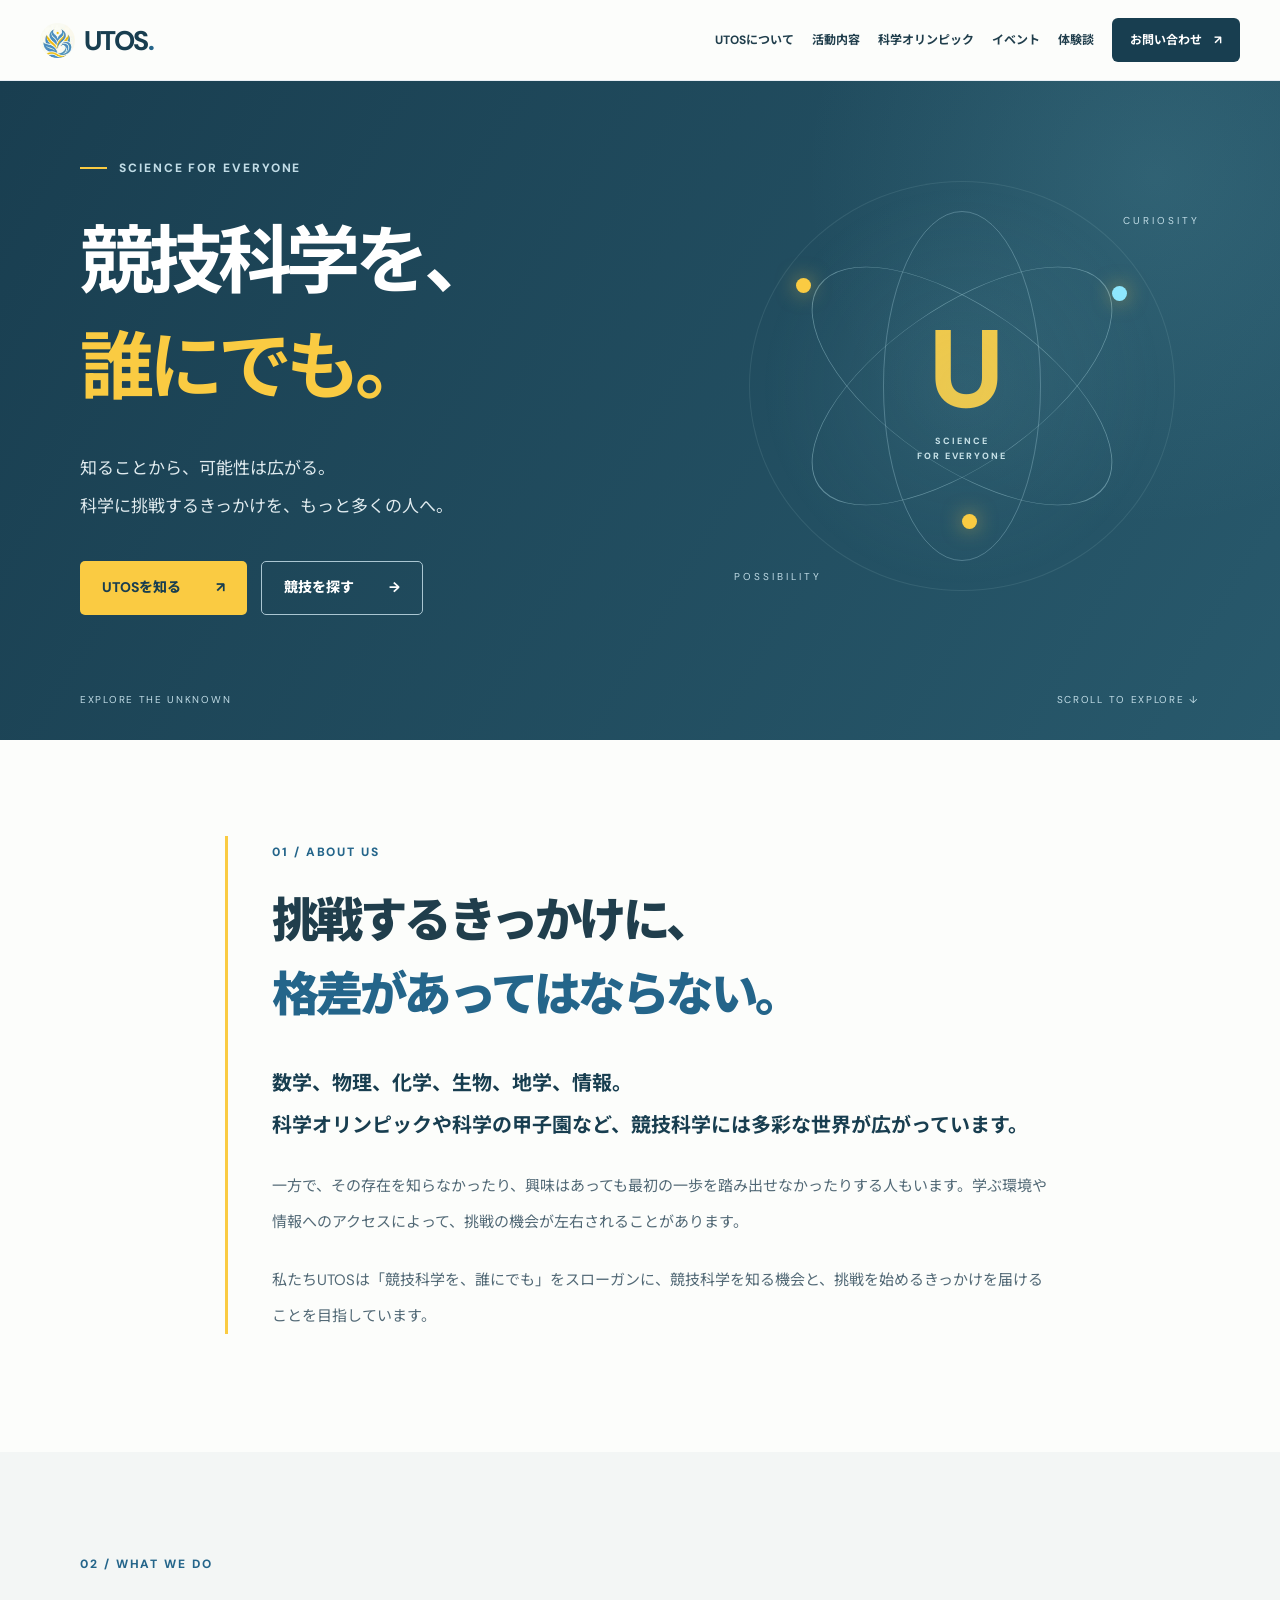
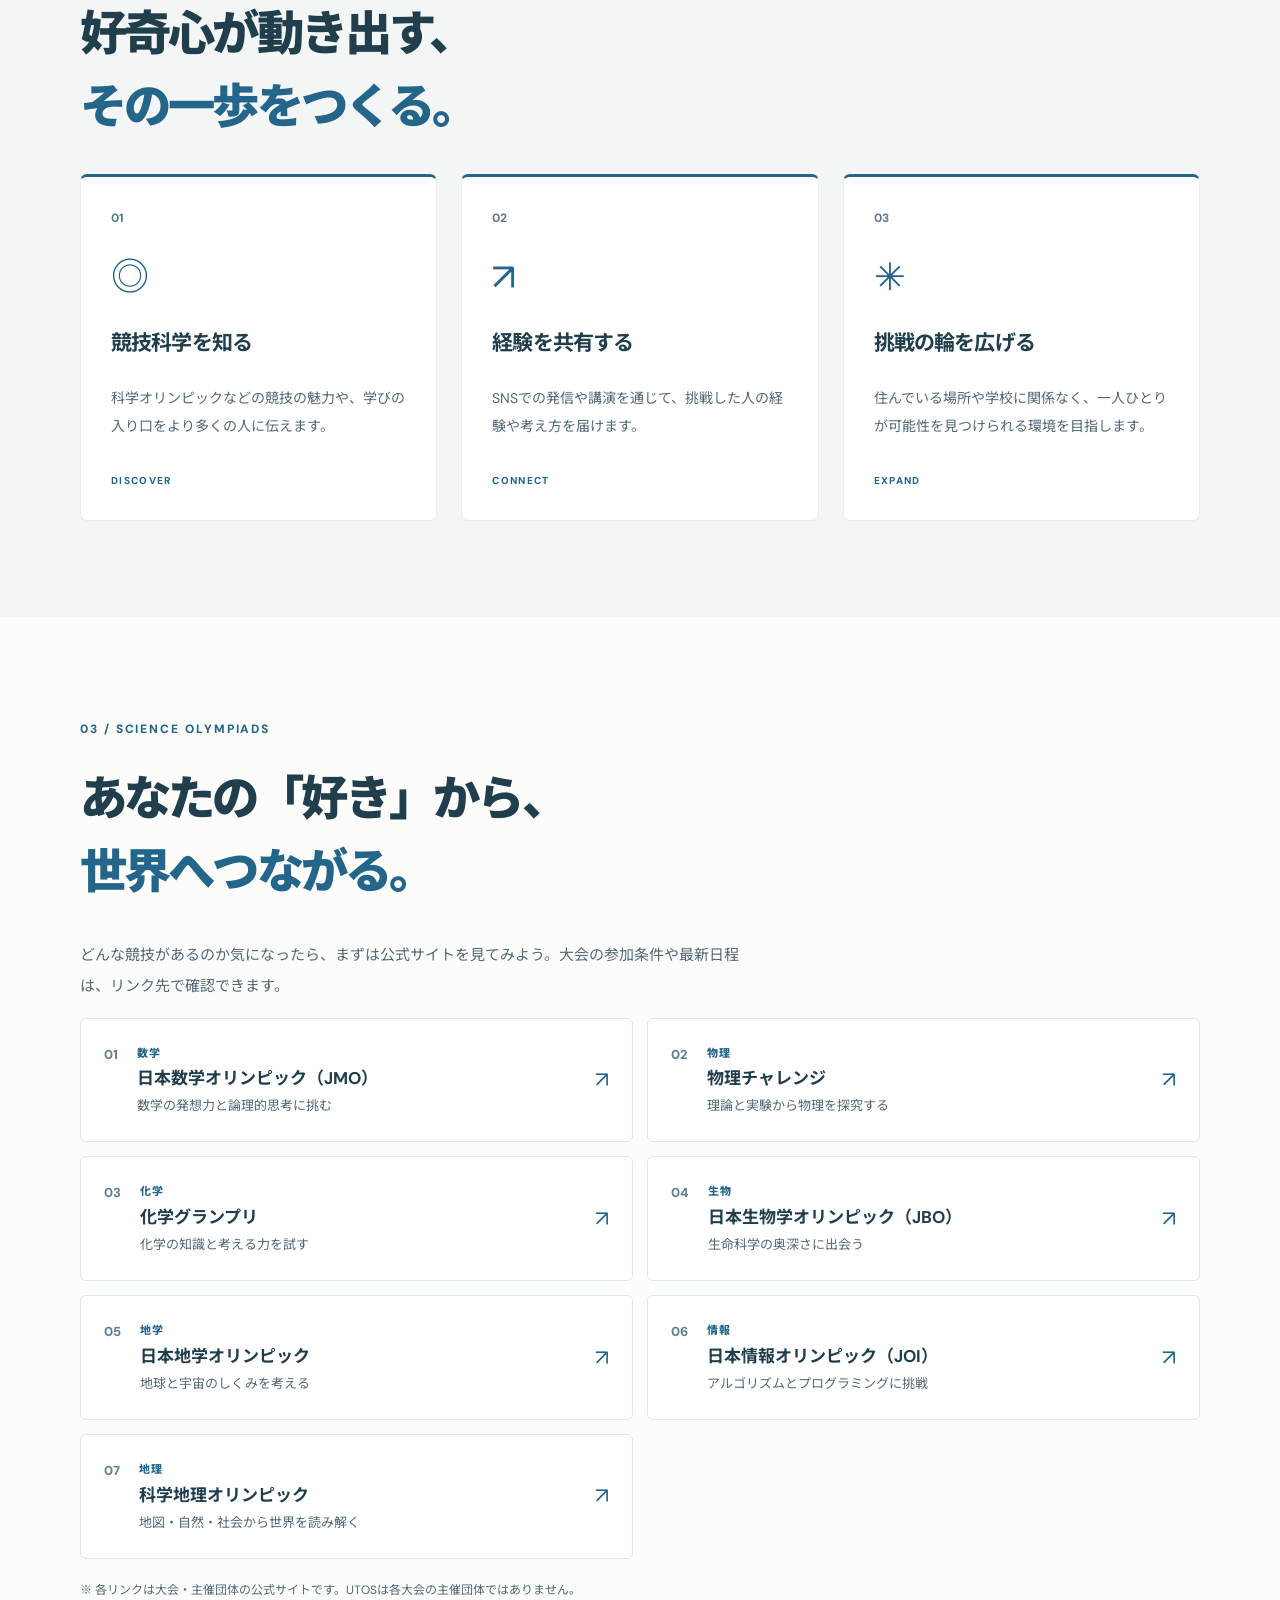
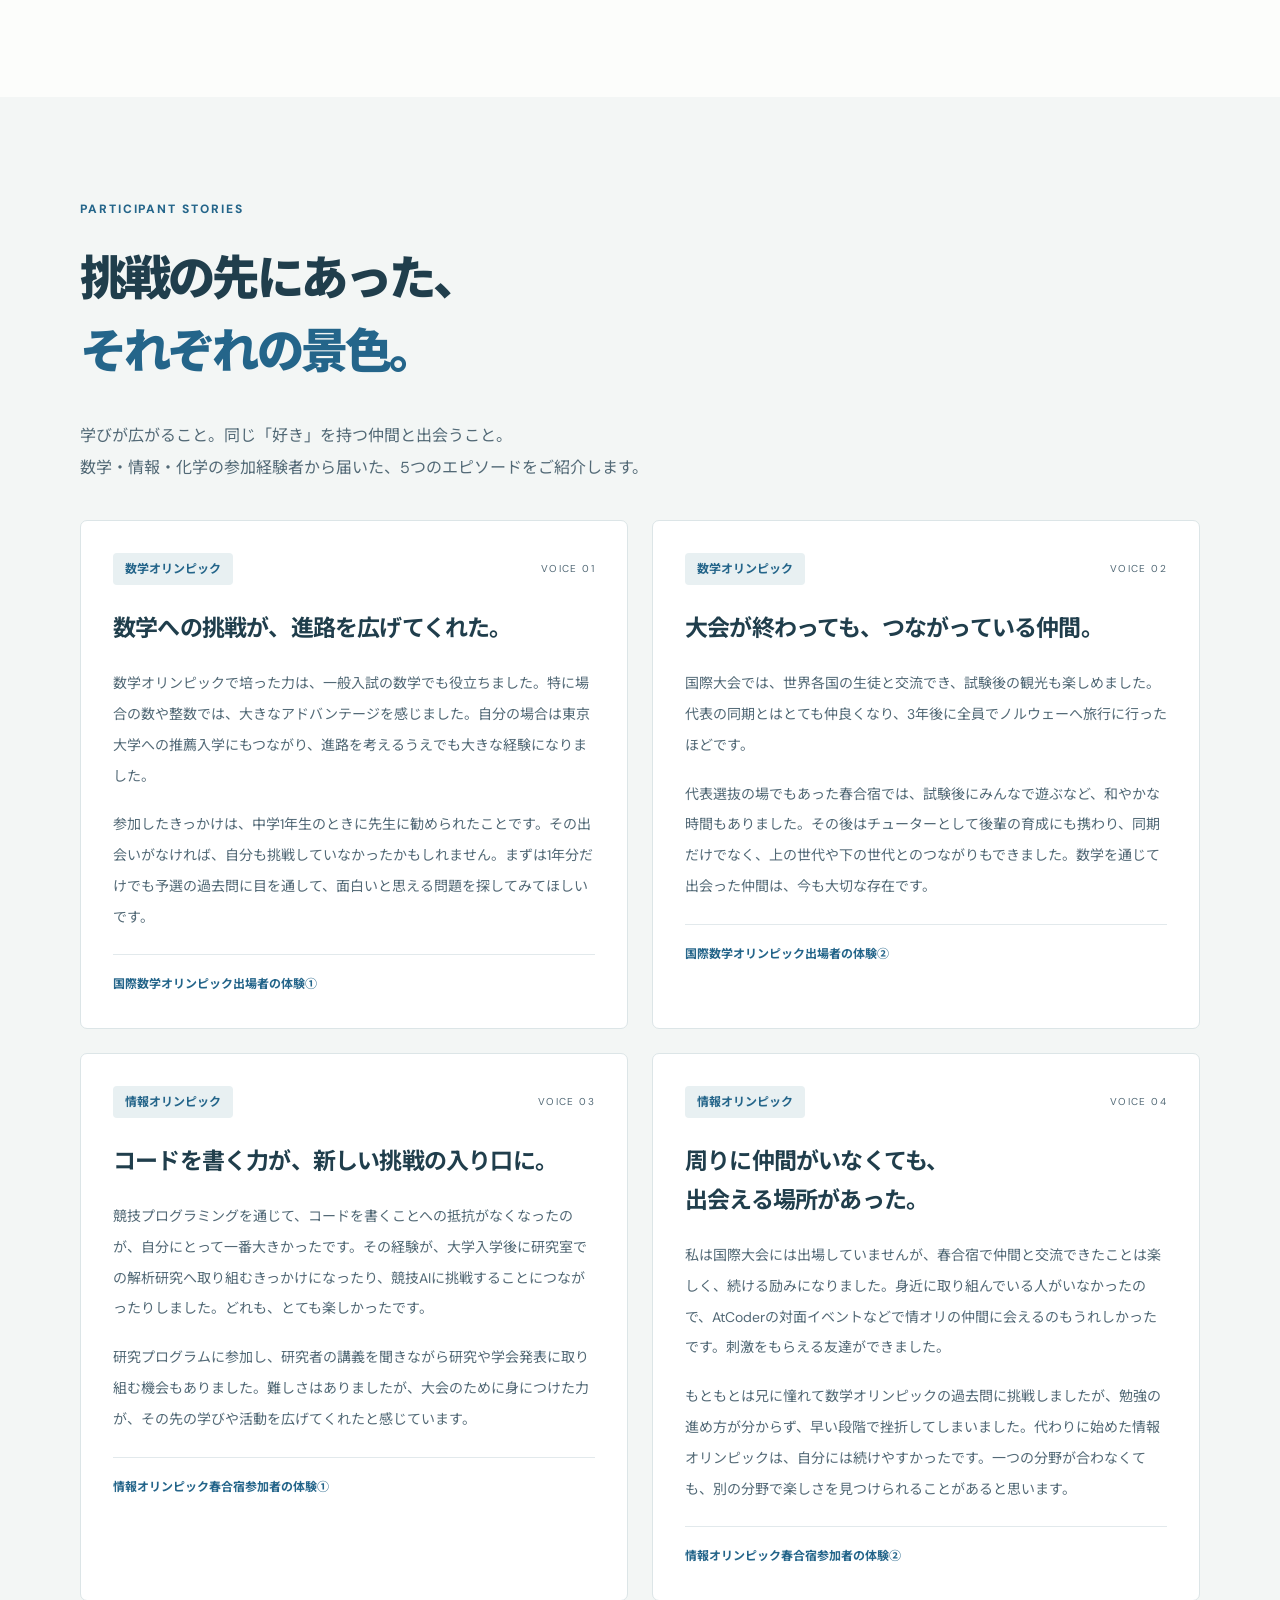
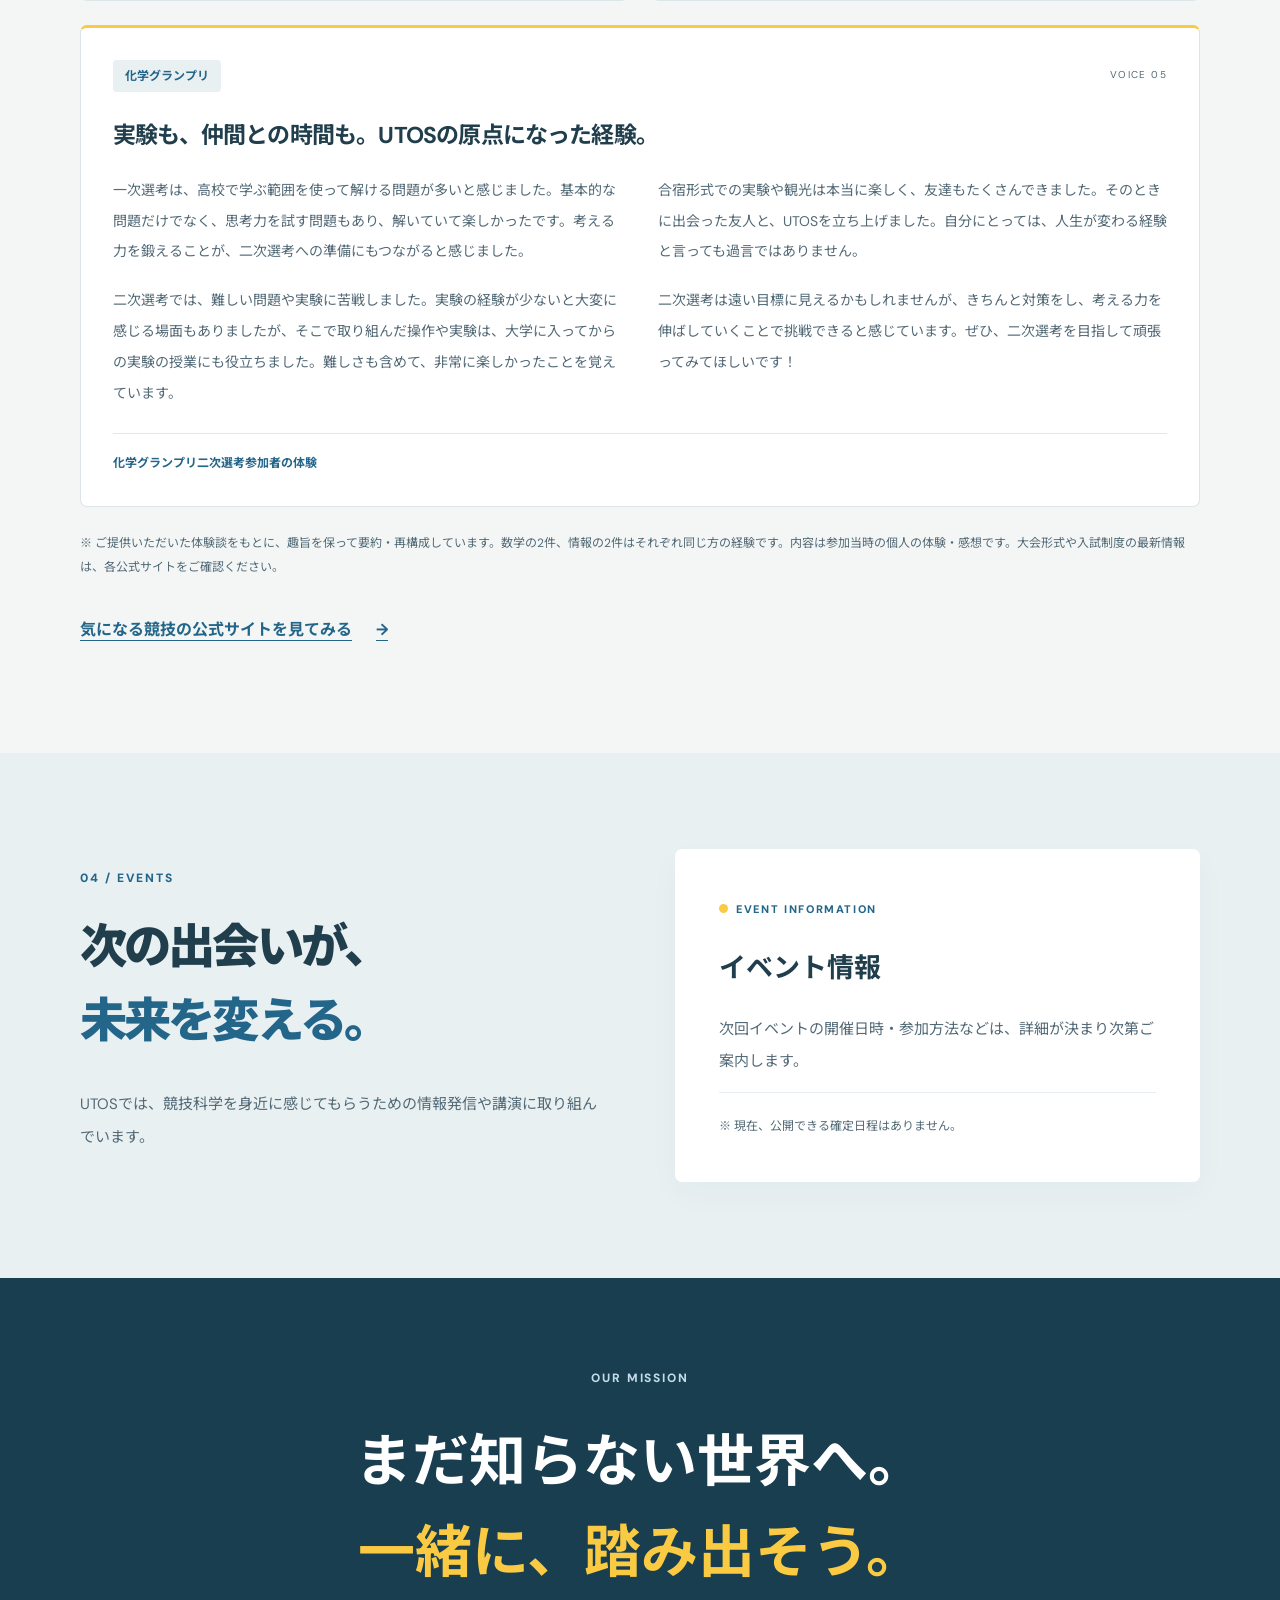
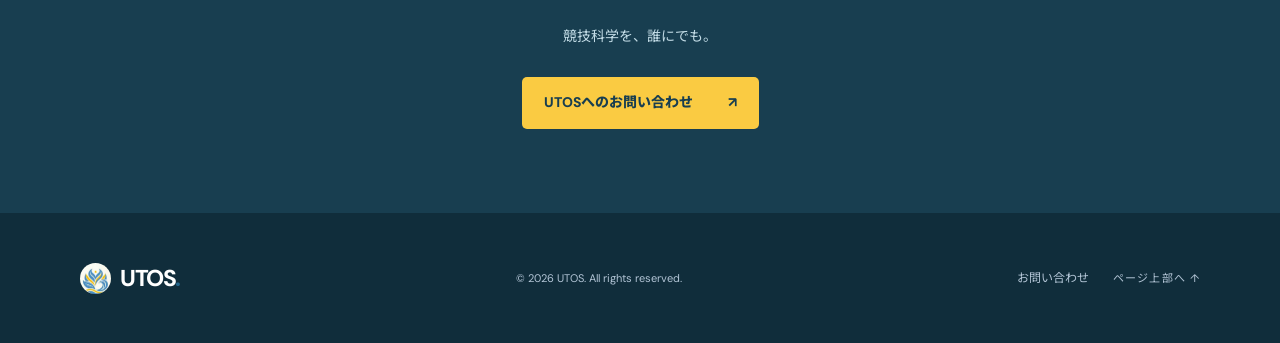
==== commit 770ed599: "Add five participant stories from mathematics, informatics and chemistry" ====
--- a/index.html
+++ b/index.html
@@ -21,7 +21,7 @@
     <div class="header-inner">
       <a class="brand" href="#top" aria-label="UTOS トップ"><img class="brand-logo" src="[data-uri]" alt="" width="35" height="35"><span>UTOS<span class="brand-dot">.</span></span></a>
       <nav aria-label="メインメニュー">
-        <a href="#about">UTOSについて</a><a href="#activities">活動内容</a><a href="#olympiads">科学オリンピック</a><a href="#events">イベント</a><a class="nav-contact" href="./contact.html">お問い合わせ <span aria-hidden="true">↗</span></a>
+        <a href="#about">UTOSについて</a><a href="#activities">活動内容</a><a href="#olympiads">科学オリンピック</a><a href="#events">イベント</a><a href="#voices">体験談</a><a class="nav-contact" href="./contact.html">お問い合わせ <span aria-hidden="true">↗</span></a>
       </nav>
     </div>
   </header>
@@ -67,7 +67,12 @@
 <a class="olympiad-item" href="https://www.jbo-info.jp/jbo/index.html" target="_blank" rel="noopener noreferrer"><span class="olympiad-number">04</span><span class="olympiad-description"><span class="olympiad-tag">生物</span><strong>日本生物学オリンピック（JBO）</strong><small>生命科学の奥深さに出会う</small></span><span class="olympiad-arrow" aria-hidden="true">↗</span></a>
 <a class="olympiad-item" href="https://jeso.jp/index.html" target="_blank" rel="noopener noreferrer"><span class="olympiad-number">05</span><span class="olympiad-description"><span class="olympiad-tag">地学</span><strong>日本地学オリンピック</strong><small>地球と宇宙のしくみを考える</small></span><span class="olympiad-arrow" aria-hidden="true">↗</span></a>
 <a class="olympiad-item" href="https://www.ioi-jp.org/" target="_blank" rel="noopener noreferrer"><span class="olympiad-number">06</span><span class="olympiad-description"><span class="olympiad-tag">情報</span><strong>日本情報オリンピック（JOI）</strong><small>アルゴリズムとプログラミングに挑戦</small></span><span class="olympiad-arrow" aria-hidden="true">↗</span></a>
-<a class="olympiad-item" href="https://japan-igeo.com/" target="_blank" rel="noopener noreferrer"><span class="olympiad-number">07</span><span class="olympiad-description"><span class="olympiad-tag">地理</span><strong>科学地理オリンピック</strong><small>地図・自然・社会から世界を読み解く</small></span><span class="olympiad-arrow" aria-hidden="true">↗</span></a></div><p class="olympiad-disclaimer">※ 各リンクは大会・主催団体の公式サイトです。UTOSは各大会の主催団体ではありません。</p></div></section><section class="section events" id="events">
+<a class="olympiad-item" href="https://japan-igeo.com/" target="_blank" rel="noopener noreferrer"><span class="olympiad-number">07</span><span class="olympiad-description"><span class="olympiad-tag">地理</span><strong>科学地理オリンピック</strong><small>地図・自然・社会から世界を読み解く</small></span><span class="olympiad-arrow" aria-hidden="true">↗</span></a></div><p class="olympiad-disclaimer">※ 各リンクは大会・主催団体の公式サイトです。UTOSは各大会の主催団体ではありません。</p></div></section><section class="section voices" id="voices" aria-labelledby="voices-title"><div class="container"><div class="section-heading"><span class="section-index">PARTICIPANT STORIES</span><h2 id="voices-title">挑戦の先にあった、<br><span>それぞれの景色。</span></h2><p class="voices-intro">学びが広がること。同じ「好き」を持つ仲間と出会うこと。<br>数学・情報・化学の参加経験者から届いた、5つのエピソードをご紹介します。</p></div><div class="voices-grid"><article class="voice-card" id="voice-1"><div class="voice-meta"><span class="voice-tag">数学オリンピック</span><span class="voice-number">VOICE 01</span></div><h3>数学への挑戦が、進路を広げてくれた。</h3><div class="voice-body"><p>数学オリンピックで培った力は、一般入試の数学でも役立ちました。特に場合の数や整数では、大きなアドバンテージを感じました。自分の場合は東京大学への推薦入学にもつながり、進路を考えるうえでも大きな経験になりました。</p><p>参加したきっかけは、中学1年生のときに先生に勧められたことです。その出会いがなければ、自分も挑戦していなかったかもしれません。まずは1年分だけでも予選の過去問に目を通して、面白いと思える問題を探してみてほしいです。</p></div><p class="voice-attribution">国際数学オリンピック出場者の体験①</p></article>
+<article class="voice-card" id="voice-2"><div class="voice-meta"><span class="voice-tag">数学オリンピック</span><span class="voice-number">VOICE 02</span></div><h3>大会が終わっても、つながっている仲間。</h3><div class="voice-body"><p>国際大会では、世界各国の生徒と交流でき、試験後の観光も楽しめました。代表の同期とはとても仲良くなり、3年後に全員でノルウェーへ旅行に行ったほどです。</p><p>代表選抜の場でもあった春合宿では、試験後にみんなで遊ぶなど、和やかな時間もありました。その後はチューターとして後輩の育成にも携わり、同期だけでなく、上の世代や下の世代とのつながりもできました。数学を通じて出会った仲間は、今も大切な存在です。</p></div><p class="voice-attribution">国際数学オリンピック出場者の体験②</p></article>
+<article class="voice-card" id="voice-3"><div class="voice-meta"><span class="voice-tag">情報オリンピック</span><span class="voice-number">VOICE 03</span></div><h3>コードを書く力が、新しい挑戦の入り口に。</h3><div class="voice-body"><p>競技プログラミングを通じて、コードを書くことへの抵抗がなくなったのが、自分にとって一番大きかったです。その経験が、大学入学後に研究室での解析研究へ取り組むきっかけになったり、競技AIに挑戦することにつながったりしました。どれも、とても楽しかったです。</p><p>研究プログラムに参加し、研究者の講義を聞きながら研究や学会発表に取り組む機会もありました。難しさはありましたが、大会のために身につけた力が、その先の学びや活動を広げてくれたと感じています。</p></div><p class="voice-attribution">情報オリンピック春合宿参加者の体験①</p></article>
+<article class="voice-card" id="voice-4"><div class="voice-meta"><span class="voice-tag">情報オリンピック</span><span class="voice-number">VOICE 04</span></div><h3>周りに仲間がいなくても、出会える場所があった。</h3><div class="voice-body"><p>私は国際大会には出場していませんが、春合宿で仲間と交流できたことは楽しく、続ける励みになりました。身近に取り組んでいる人がいなかったので、AtCoderの対面イベントなどで情オリの仲間に会えるのもうれしかったです。刺激をもらえる友達ができました。</p><p>もともとは兄に憧れて数学オリンピックの過去問に挑戦しましたが、勉強の進め方が分からず、早い段階で挫折してしまいました。代わりに始めた情報オリンピックは、自分には続けやすかったです。一つの分野が合わなくても、別の分野で楽しさを見つけられることがあると思います。</p></div><p class="voice-attribution">情報オリンピック春合宿参加者の体験②</p></article>
+<article class="voice-card" id="voice-5"><div class="voice-meta"><span class="voice-tag">化学グランプリ</span><span class="voice-number">VOICE 05</span></div><h3>実験も、仲間との時間も。UTOSの原点になった経験。</h3><div class="voice-body"><p>一次選考は、高校で学ぶ範囲を使って解ける問題が多いと感じました。基本的な問題だけでなく、思考力を試す問題もあり、解いていて楽しかったです。考える力を鍛えることが、二次選考への準備にもつながると感じました。</p><p>二次選考では、難しい問題や実験に苦戦しました。実験の経験が少ないと大変に感じる場面もありましたが、そこで取り組んだ操作や実験は、大学に入ってからの実験の授業にも役立ちました。難しさも含めて、非常に楽しかったことを覚えています。</p><p>合宿形式での実験や観光は本当に楽しく、友達もたくさんできました。そのときに出会った友人と、UTOSを立ち上げました。自分にとっては、人生が変わる経験と言っても過言ではありません。</p><p>二次選考は遠い目標に見えるかもしれませんが、きちんと対策をし、考える力を伸ばしていくことで挑戦できると感じています。ぜひ、二次選考を目指して頑張ってみてほしいです！</p></div><p class="voice-attribution">化学グランプリ二次選考参加者の体験</p></article>
+</div><p class="voices-note">※ ご提供いただいた体験談をもとに、趣旨を保って要約・再構成しています。数学の2件、情報の2件はそれぞれ同じ方の経験です。内容は参加当時の個人の体験・感想です。大会形式や入試制度の最新情報は、各公式サイトをご確認ください。</p><a class="voice-next" href="#olympiads">気になる競技の公式サイトを見てみる <span aria-hidden="true">→</span></a></div></section><section class="section events" id="events">
       <div class="container events-grid">
         <div class="section-heading"><span class="section-index">04 / EVENTS</span><h2>次の出会いが、<br><span>未来を変える。</span></h2><p>UTOSでは、競技科学を身近に感じてもらうための情報発信や講演に取り組んでいます。</p></div>
         <div class="event-panel" id="event-content"><span class="status-dot"></span><span class="event-kicker">EVENT INFORMATION</span><h3>イベント情報</h3><p>次回イベントの開催日時・参加方法などは、詳細が決まり次第ご案内します。</p><span class="event-note">※ 現在、公開できる確定日程はありません。</span></div>
--- a/style.css
+++ b/style.css
@@ -26,3 +26,6 @@
 @media(max-width:400px){.container{width:calc(100% - 32px)}.site-header nav{gap:2px 12px}.hero-actions{gap:10px}.button{padding:12px 17px;gap:20px}.hero-bottom{font-size:8px;letter-spacing:.08em}.email-panel,.social-panel{padding:22px}.section-heading h2{font-size:28px}.olympiad-item{gap:12px;padding:18px}.olympiad-description strong{font-size:16px}}
 @media(prefers-reduced-motion:reduce){html{scroll-behavior:auto}*{transition:none!important}}
 @media(max-width:760px){.contact-methods{grid-row:1}.contact-section{padding-top:36px}.contact-heading h1{font-size:42px}.contact-heading{padding-top:20px}.contact-hero{padding-bottom:32px}}
+
+/* Participant stories retain each contributor's personal perspective. */
+.voices{background:#f3f6f5}.voices-intro{color:var(--muted);max-width:740px;line-height:2}.voices-grid{display:grid;grid-template-columns:repeat(2,minmax(0,1fr));gap:24px;margin-top:36px}.voice-card{background:#fff;border:1px solid #dce5e7;border-radius:7px;padding:32px;scroll-margin-top:150px}.voice-meta{display:flex;justify-content:space-between;align-items:center;gap:12px}.voice-tag{color:var(--blue);background:#e8f0f2;padding:5px 12px;border-radius:4px;font-size:12px;font-weight:700}.voice-number{font-size:10px;color:var(--muted);letter-spacing:.14em}.voice-card h3{font-size:23px;line-height:1.7;letter-spacing:-.035em;margin:24px 0 20px}.voice-body p{font-size:14px;line-height:2.2;color:var(--muted);margin-bottom:18px}.voice-attribution{border-top:1px solid #e2e9ec;padding-top:18px;margin:22px 0 0;font-size:12px;font-weight:700;color:var(--blue)}.voice-card:last-child{grid-column:1/-1;border-top:3px solid var(--yellow)}.voice-card:last-child .voice-body{columns:2;column-gap:36px}.voice-card:last-child .voice-body p{break-inside:avoid}.voices-note{font-size:12px;line-height:2;color:var(--muted);margin:24px 0}.voice-next{display:inline-flex;align-items:center;gap:24px;font-weight:700;color:var(--blue);padding:12px 0;text-decoration:underline;text-underline-offset:5px}.site-header nav{gap:18px}@media(max-width:760px){.voices-grid{grid-template-columns:1fr;gap:18px}.voice-card{padding:24px}.voice-card h3{font-size:21px}.voice-card:last-child .voice-body{columns:auto}.voices-intro br{display:none}.site-header nav{gap:4px 14px}}
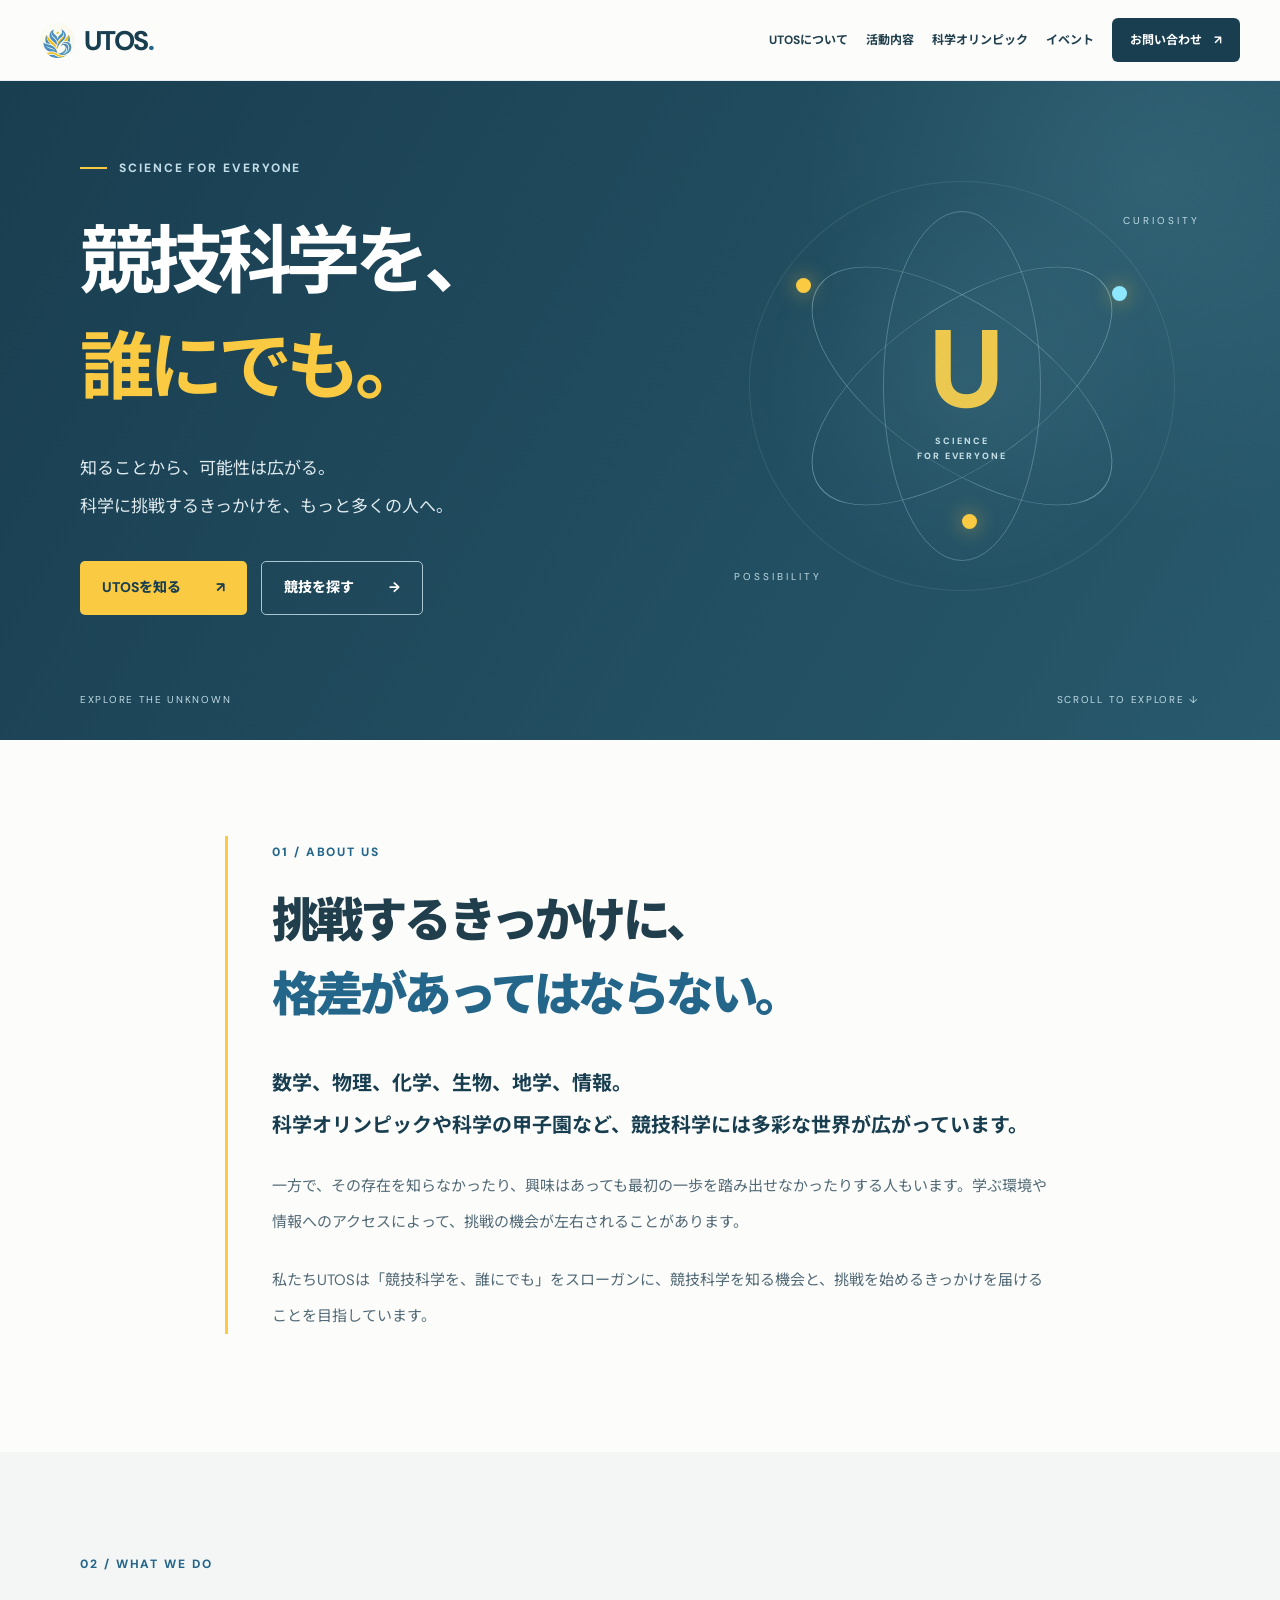
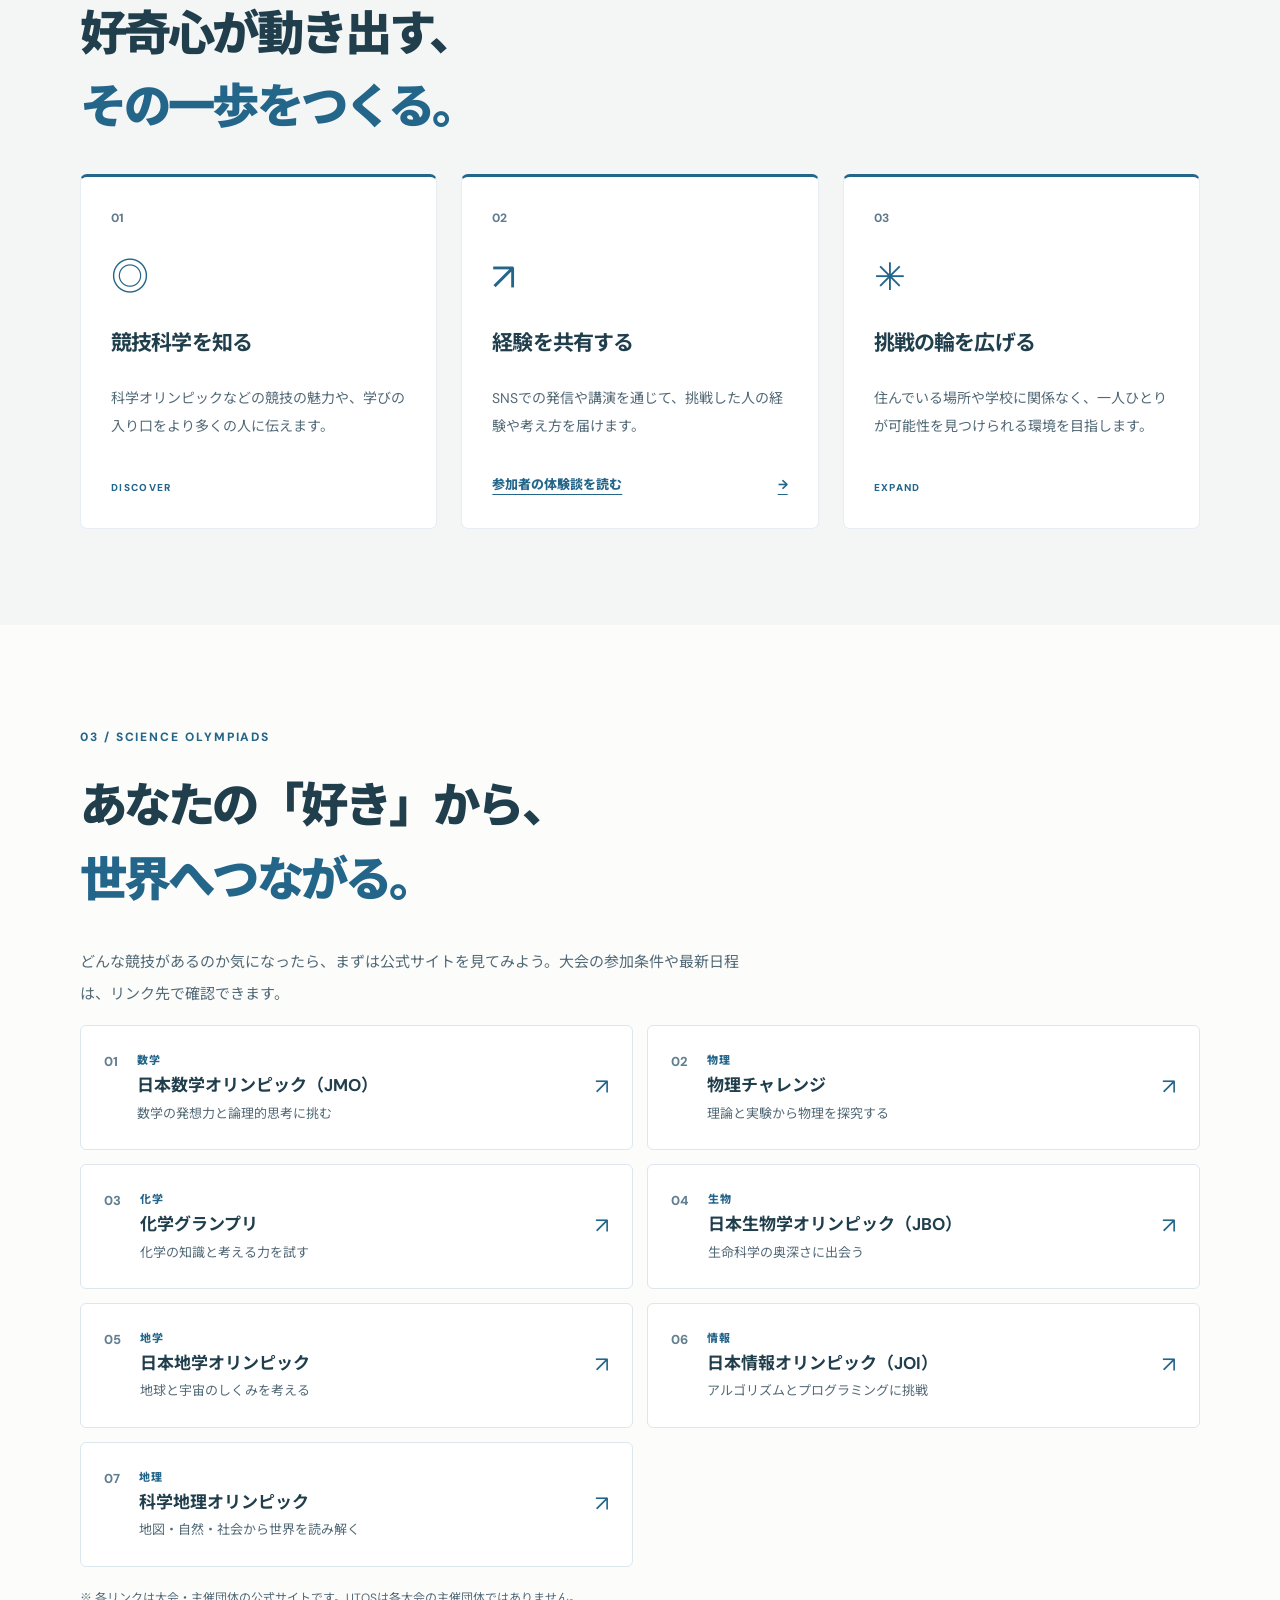
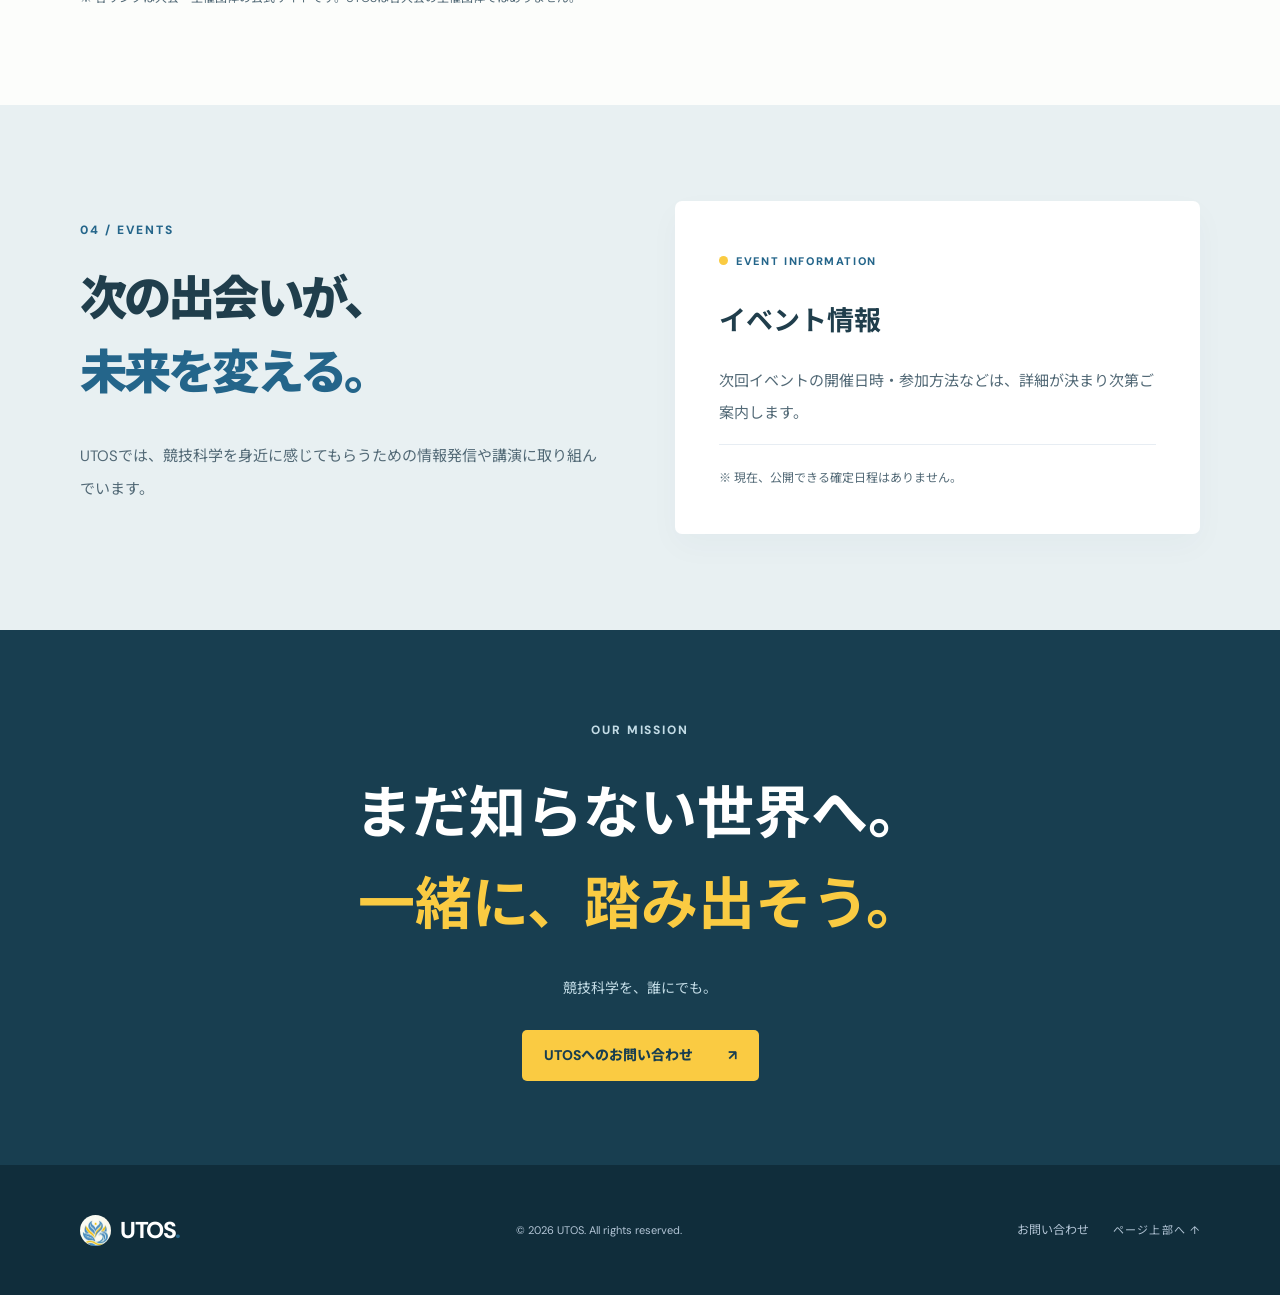
==== commit 52d22939: "Move participant stories to dedicated page linked from experience sharing" ====
--- a/index.html
+++ b/index.html
@@ -21,7 +21,7 @@
     <div class="header-inner">
       <a class="brand" href="#top" aria-label="UTOS トップ"><img class="brand-logo" src="[data-uri]" alt="" width="35" height="35"><span>UTOS<span class="brand-dot">.</span></span></a>
       <nav aria-label="メインメニュー">
-        <a href="#about">UTOSについて</a><a href="#activities">活動内容</a><a href="#olympiads">科学オリンピック</a><a href="#events">イベント</a><a href="#voices">体験談</a><a class="nav-contact" href="./contact.html">お問い合わせ <span aria-hidden="true">↗</span></a>
+        <a href="#about">UTOSについて</a><a href="#activities">活動内容</a><a href="#olympiads">科学オリンピック</a><a href="#events">イベント</a><a class="nav-contact" href="./contact.html">お問い合わせ <span aria-hidden="true">↗</span></a>
       </nav>
     </div>
   </header>
@@ -56,7 +56,7 @@
         <div class="section-heading"><span class="section-index">02 / WHAT WE DO</span><h2>好奇心が動き出す、<br><span>その一歩をつくる。</span></h2></div>
         <div class="cards">
           <article class="activity-card"><span class="card-num">01</span><div class="card-icon">◎</div><h3>競技科学を知る</h3><p>科学オリンピックなどの競技の魅力や、学びの入り口をより多くの人に伝えます。</p><span class="card-tag">DISCOVER</span></article>
-          <article class="activity-card"><span class="card-num">02</span><div class="card-icon">↗</div><h3>経験を共有する</h3><p>SNSでの発信や講演を通じて、挑戦した人の経験や考え方を届けます。</p><span class="card-tag">CONNECT</span></article>
+          <article class="activity-card"><span class="card-num">02</span><div class="card-icon">↗</div><h3>経験を共有する</h3><p>SNSでの発信や講演を通じて、挑戦した人の経験や考え方を届けます。</p><a class="card-tag story-link" href="./stories.html">参加者の体験談を読む <span aria-hidden="true">→</span></a></article>
           <article class="activity-card"><span class="card-num">03</span><div class="card-icon">✳</div><h3>挑戦の輪を広げる</h3><p>住んでいる場所や学校に関係なく、一人ひとりが可能性を見つけられる環境を目指します。</p><span class="card-tag">EXPAND</span></article>
         </div>
       </div>
@@ -67,12 +67,7 @@
 <a class="olympiad-item" href="https://www.jbo-info.jp/jbo/index.html" target="_blank" rel="noopener noreferrer"><span class="olympiad-number">04</span><span class="olympiad-description"><span class="olympiad-tag">生物</span><strong>日本生物学オリンピック（JBO）</strong><small>生命科学の奥深さに出会う</small></span><span class="olympiad-arrow" aria-hidden="true">↗</span></a>
 <a class="olympiad-item" href="https://jeso.jp/index.html" target="_blank" rel="noopener noreferrer"><span class="olympiad-number">05</span><span class="olympiad-description"><span class="olympiad-tag">地学</span><strong>日本地学オリンピック</strong><small>地球と宇宙のしくみを考える</small></span><span class="olympiad-arrow" aria-hidden="true">↗</span></a>
 <a class="olympiad-item" href="https://www.ioi-jp.org/" target="_blank" rel="noopener noreferrer"><span class="olympiad-number">06</span><span class="olympiad-description"><span class="olympiad-tag">情報</span><strong>日本情報オリンピック（JOI）</strong><small>アルゴリズムとプログラミングに挑戦</small></span><span class="olympiad-arrow" aria-hidden="true">↗</span></a>
-<a class="olympiad-item" href="https://japan-igeo.com/" target="_blank" rel="noopener noreferrer"><span class="olympiad-number">07</span><span class="olympiad-description"><span class="olympiad-tag">地理</span><strong>科学地理オリンピック</strong><small>地図・自然・社会から世界を読み解く</small></span><span class="olympiad-arrow" aria-hidden="true">↗</span></a></div><p class="olympiad-disclaimer">※ 各リンクは大会・主催団体の公式サイトです。UTOSは各大会の主催団体ではありません。</p></div></section><section class="section voices" id="voices" aria-labelledby="voices-title"><div class="container"><div class="section-heading"><span class="section-index">PARTICIPANT STORIES</span><h2 id="voices-title">挑戦の先にあった、<br><span>それぞれの景色。</span></h2><p class="voices-intro">学びが広がること。同じ「好き」を持つ仲間と出会うこと。<br>数学・情報・化学の参加経験者から届いた、5つのエピソードをご紹介します。</p></div><div class="voices-grid"><article class="voice-card" id="voice-1"><div class="voice-meta"><span class="voice-tag">数学オリンピック</span><span class="voice-number">VOICE 01</span></div><h3>数学への挑戦が、進路を広げてくれた。</h3><div class="voice-body"><p>数学オリンピックで培った力は、一般入試の数学でも役立ちました。特に場合の数や整数では、大きなアドバンテージを感じました。自分の場合は東京大学への推薦入学にもつながり、進路を考えるうえでも大きな経験になりました。</p><p>参加したきっかけは、中学1年生のときに先生に勧められたことです。その出会いがなければ、自分も挑戦していなかったかもしれません。まずは1年分だけでも予選の過去問に目を通して、面白いと思える問題を探してみてほしいです。</p></div><p class="voice-attribution">国際数学オリンピック出場者の体験①</p></article>
-<article class="voice-card" id="voice-2"><div class="voice-meta"><span class="voice-tag">数学オリンピック</span><span class="voice-number">VOICE 02</span></div><h3>大会が終わっても、つながっている仲間。</h3><div class="voice-body"><p>国際大会では、世界各国の生徒と交流でき、試験後の観光も楽しめました。代表の同期とはとても仲良くなり、3年後に全員でノルウェーへ旅行に行ったほどです。</p><p>代表選抜の場でもあった春合宿では、試験後にみんなで遊ぶなど、和やかな時間もありました。その後はチューターとして後輩の育成にも携わり、同期だけでなく、上の世代や下の世代とのつながりもできました。数学を通じて出会った仲間は、今も大切な存在です。</p></div><p class="voice-attribution">国際数学オリンピック出場者の体験②</p></article>
-<article class="voice-card" id="voice-3"><div class="voice-meta"><span class="voice-tag">情報オリンピック</span><span class="voice-number">VOICE 03</span></div><h3>コードを書く力が、新しい挑戦の入り口に。</h3><div class="voice-body"><p>競技プログラミングを通じて、コードを書くことへの抵抗がなくなったのが、自分にとって一番大きかったです。その経験が、大学入学後に研究室での解析研究へ取り組むきっかけになったり、競技AIに挑戦することにつながったりしました。どれも、とても楽しかったです。</p><p>研究プログラムに参加し、研究者の講義を聞きながら研究や学会発表に取り組む機会もありました。難しさはありましたが、大会のために身につけた力が、その先の学びや活動を広げてくれたと感じています。</p></div><p class="voice-attribution">情報オリンピック春合宿参加者の体験①</p></article>
-<article class="voice-card" id="voice-4"><div class="voice-meta"><span class="voice-tag">情報オリンピック</span><span class="voice-number">VOICE 04</span></div><h3>周りに仲間がいなくても、出会える場所があった。</h3><div class="voice-body"><p>私は国際大会には出場していませんが、春合宿で仲間と交流できたことは楽しく、続ける励みになりました。身近に取り組んでいる人がいなかったので、AtCoderの対面イベントなどで情オリの仲間に会えるのもうれしかったです。刺激をもらえる友達ができました。</p><p>もともとは兄に憧れて数学オリンピックの過去問に挑戦しましたが、勉強の進め方が分からず、早い段階で挫折してしまいました。代わりに始めた情報オリンピックは、自分には続けやすかったです。一つの分野が合わなくても、別の分野で楽しさを見つけられることがあると思います。</p></div><p class="voice-attribution">情報オリンピック春合宿参加者の体験②</p></article>
-<article class="voice-card" id="voice-5"><div class="voice-meta"><span class="voice-tag">化学グランプリ</span><span class="voice-number">VOICE 05</span></div><h3>実験も、仲間との時間も。UTOSの原点になった経験。</h3><div class="voice-body"><p>一次選考は、高校で学ぶ範囲を使って解ける問題が多いと感じました。基本的な問題だけでなく、思考力を試す問題もあり、解いていて楽しかったです。考える力を鍛えることが、二次選考への準備にもつながると感じました。</p><p>二次選考では、難しい問題や実験に苦戦しました。実験の経験が少ないと大変に感じる場面もありましたが、そこで取り組んだ操作や実験は、大学に入ってからの実験の授業にも役立ちました。難しさも含めて、非常に楽しかったことを覚えています。</p><p>合宿形式での実験や観光は本当に楽しく、友達もたくさんできました。そのときに出会った友人と、UTOSを立ち上げました。自分にとっては、人生が変わる経験と言っても過言ではありません。</p><p>二次選考は遠い目標に見えるかもしれませんが、きちんと対策をし、考える力を伸ばしていくことで挑戦できると感じています。ぜひ、二次選考を目指して頑張ってみてほしいです！</p></div><p class="voice-attribution">化学グランプリ二次選考参加者の体験</p></article>
-</div><p class="voices-note">※ ご提供いただいた体験談をもとに、趣旨を保って要約・再構成しています。数学の2件、情報の2件はそれぞれ同じ方の経験です。内容は参加当時の個人の体験・感想です。大会形式や入試制度の最新情報は、各公式サイトをご確認ください。</p><a class="voice-next" href="#olympiads">気になる競技の公式サイトを見てみる <span aria-hidden="true">→</span></a></div></section><section class="section events" id="events">
+<a class="olympiad-item" href="https://japan-igeo.com/" target="_blank" rel="noopener noreferrer"><span class="olympiad-number">07</span><span class="olympiad-description"><span class="olympiad-tag">地理</span><strong>科学地理オリンピック</strong><small>地図・自然・社会から世界を読み解く</small></span><span class="olympiad-arrow" aria-hidden="true">↗</span></a></div><p class="olympiad-disclaimer">※ 各リンクは大会・主催団体の公式サイトです。UTOSは各大会の主催団体ではありません。</p></div></section><section class="section events" id="events">
       <div class="container events-grid">
         <div class="section-heading"><span class="section-index">04 / EVENTS</span><h2>次の出会いが、<br><span>未来を変える。</span></h2><p>UTOSでは、競技科学を身近に感じてもらうための情報発信や講演に取り組んでいます。</p></div>
         <div class="event-panel" id="event-content"><span class="status-dot"></span><span class="event-kicker">EVENT INFORMATION</span><h3>イベント情報</h3><p>次回イベントの開催日時・参加方法などは、詳細が決まり次第ご案内します。</p><span class="event-note">※ 現在、公開できる確定日程はありません。</span></div>
--- a/style.css
+++ b/style.css
@@ -29,3 +29,5 @@
 
 /* Participant stories retain each contributor's personal perspective. */
 .voices{background:#f3f6f5}.voices-intro{color:var(--muted);max-width:740px;line-height:2}.voices-grid{display:grid;grid-template-columns:repeat(2,minmax(0,1fr));gap:24px;margin-top:36px}.voice-card{background:#fff;border:1px solid #dce5e7;border-radius:7px;padding:32px;scroll-margin-top:150px}.voice-meta{display:flex;justify-content:space-between;align-items:center;gap:12px}.voice-tag{color:var(--blue);background:#e8f0f2;padding:5px 12px;border-radius:4px;font-size:12px;font-weight:700}.voice-number{font-size:10px;color:var(--muted);letter-spacing:.14em}.voice-card h3{font-size:23px;line-height:1.7;letter-spacing:-.035em;margin:24px 0 20px}.voice-body p{font-size:14px;line-height:2.2;color:var(--muted);margin-bottom:18px}.voice-attribution{border-top:1px solid #e2e9ec;padding-top:18px;margin:22px 0 0;font-size:12px;font-weight:700;color:var(--blue)}.voice-card:last-child{grid-column:1/-1;border-top:3px solid var(--yellow)}.voice-card:last-child .voice-body{columns:2;column-gap:36px}.voice-card:last-child .voice-body p{break-inside:avoid}.voices-note{font-size:12px;line-height:2;color:var(--muted);margin:24px 0}.voice-next{display:inline-flex;align-items:center;gap:24px;font-weight:700;color:var(--blue);padding:12px 0;text-decoration:underline;text-underline-offset:5px}.site-header nav{gap:18px}@media(max-width:760px){.voices-grid{grid-template-columns:1fr;gap:18px}.voice-card{padding:24px}.voice-card h3{font-size:21px}.voice-card:last-child .voice-body{columns:auto}.voices-intro br{display:none}.site-header nav{gap:4px 14px}}
+
+.story-link{display:flex;justify-content:space-between;align-items:center;gap:16px;min-height:44px;font-size:13px;letter-spacing:0;text-decoration:underline;text-underline-offset:5px}.story-link:hover{color:var(--navy)}.stories-breadcrumb{padding-top:28px;font-size:13px;color:var(--blue)}.stories-breadcrumb a{display:inline-block;padding:10px 0}.stories-breadcrumb + .voices{margin-top:20px}
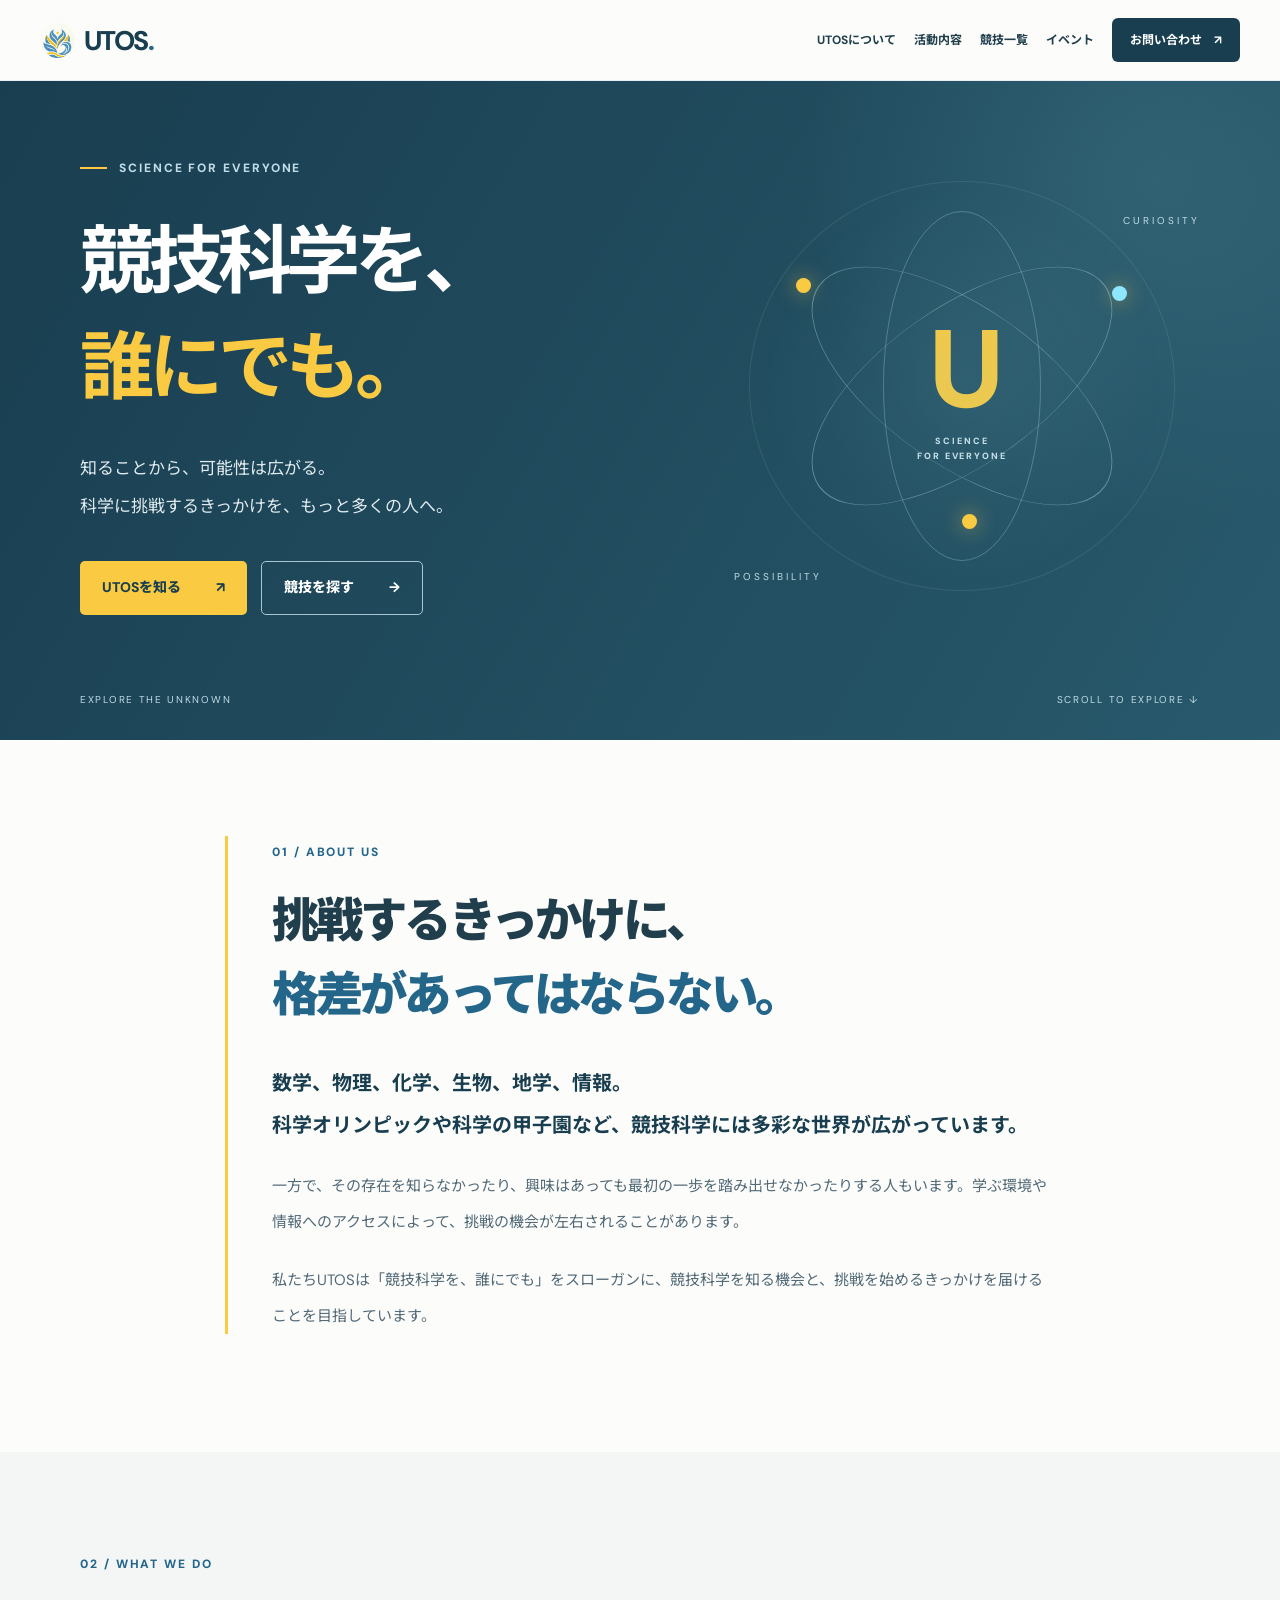
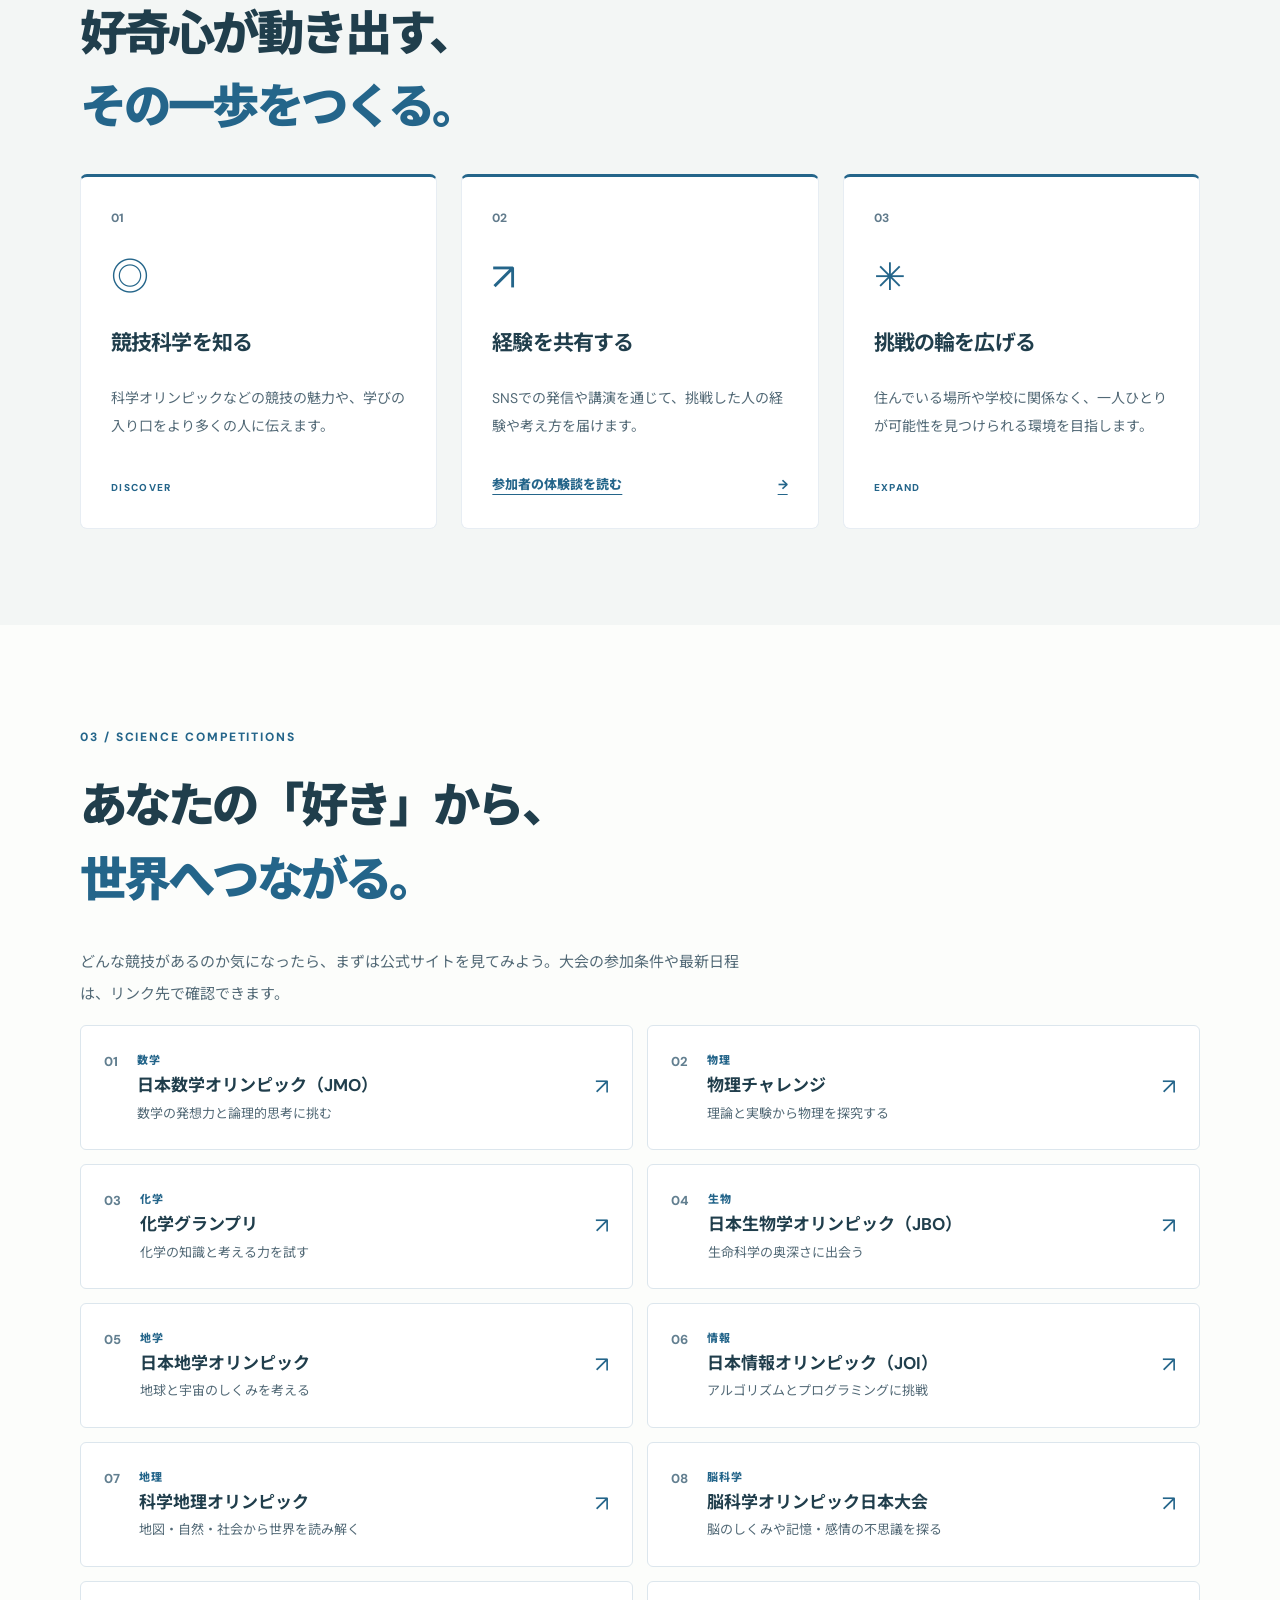
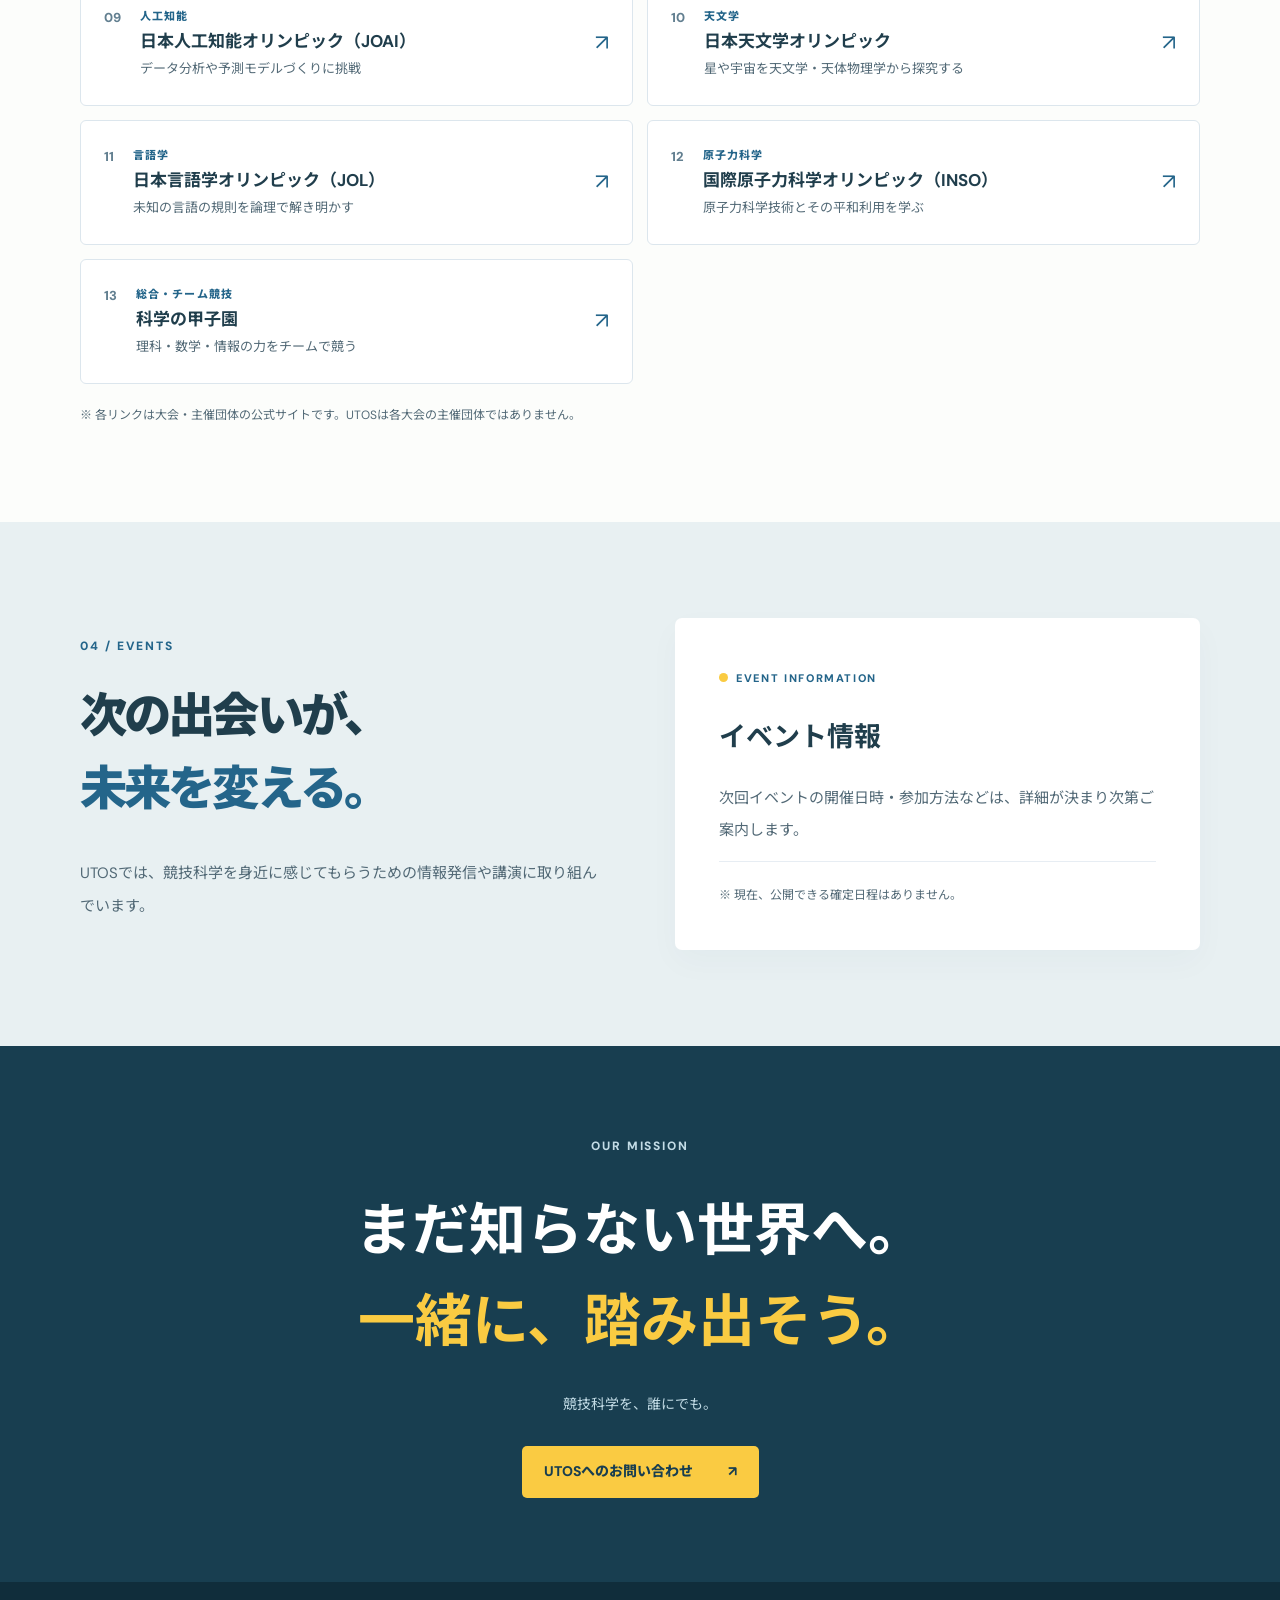
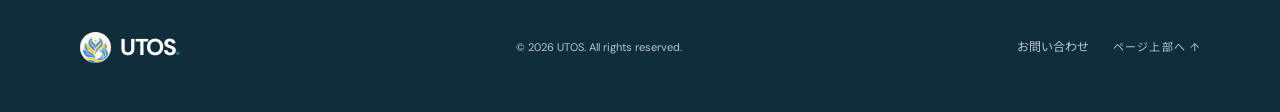
==== commit d4f6d049: "Add six verified science competition websites" ====
--- a/index.html
+++ b/index.html
@@ -21,7 +21,7 @@
     <div class="header-inner">
       <a class="brand" href="#top" aria-label="UTOS トップ"><img class="brand-logo" src="[data-uri]" alt="" width="35" height="35"><span>UTOS<span class="brand-dot">.</span></span></a>
       <nav aria-label="メインメニュー">
-        <a href="#about">UTOSについて</a><a href="#activities">活動内容</a><a href="#olympiads">科学オリンピック</a><a href="#events">イベント</a><a class="nav-contact" href="./contact.html">お問い合わせ <span aria-hidden="true">↗</span></a>
+        <a href="#about">UTOSについて</a><a href="#activities">活動内容</a><a href="#olympiads">競技一覧</a><a href="#events">イベント</a><a class="nav-contact" href="./contact.html">お問い合わせ <span aria-hidden="true">↗</span></a>
       </nav>
     </div>
   </header>
@@ -61,13 +61,18 @@
         </div>
       </div>
     </section>
-    <section class="section olympiads" id="olympiads"><div class="container"><div class="section-heading"><span class="section-index">03 / SCIENCE OLYMPIADS</span><h2>あなたの「好き」から、<br><span>世界へつながる。</span></h2><p class="olympiad-intro">どんな競技があるのか気になったら、まずは公式サイトを見てみよう。大会の参加条件や最新日程は、リンク先で確認できます。</p></div><div class="olympiad-grid"><a class="olympiad-item" href="https://www.imojp.org/" target="_blank" rel="noopener noreferrer"><span class="olympiad-number">01</span><span class="olympiad-description"><span class="olympiad-tag">数学</span><strong>日本数学オリンピック（JMO）</strong><small>数学の発想力と論理的思考に挑む</small></span><span class="olympiad-arrow" aria-hidden="true">↗</span></a>
+    <section class="section olympiads" id="olympiads"><div class="container"><div class="section-heading"><span class="section-index">03 / SCIENCE COMPETITIONS</span><h2>あなたの「好き」から、<br><span>世界へつながる。</span></h2><p class="olympiad-intro">どんな競技があるのか気になったら、まずは公式サイトを見てみよう。大会の参加条件や最新日程は、リンク先で確認できます。</p></div><div class="olympiad-grid"><a class="olympiad-item" href="https://www.imojp.org/" target="_blank" rel="noopener noreferrer"><span class="olympiad-number">01</span><span class="olympiad-description"><span class="olympiad-tag">数学</span><strong>日本数学オリンピック（JMO）</strong><small>数学の発想力と論理的思考に挑む</small></span><span class="olympiad-arrow" aria-hidden="true">↗</span></a>
 <a class="olympiad-item" href="https://www.jpho.jp/challenge/" target="_blank" rel="noopener noreferrer"><span class="olympiad-number">02</span><span class="olympiad-description"><span class="olympiad-tag">物理</span><strong>物理チャレンジ</strong><small>理論と実験から物理を探究する</small></span><span class="olympiad-arrow" aria-hidden="true">↗</span></a>
 <a class="olympiad-item" href="https://www.chemistry-grand-prix.jp/" target="_blank" rel="noopener noreferrer"><span class="olympiad-number">03</span><span class="olympiad-description"><span class="olympiad-tag">化学</span><strong>化学グランプリ</strong><small>化学の知識と考える力を試す</small></span><span class="olympiad-arrow" aria-hidden="true">↗</span></a>
 <a class="olympiad-item" href="https://www.jbo-info.jp/jbo/index.html" target="_blank" rel="noopener noreferrer"><span class="olympiad-number">04</span><span class="olympiad-description"><span class="olympiad-tag">生物</span><strong>日本生物学オリンピック（JBO）</strong><small>生命科学の奥深さに出会う</small></span><span class="olympiad-arrow" aria-hidden="true">↗</span></a>
 <a class="olympiad-item" href="https://jeso.jp/index.html" target="_blank" rel="noopener noreferrer"><span class="olympiad-number">05</span><span class="olympiad-description"><span class="olympiad-tag">地学</span><strong>日本地学オリンピック</strong><small>地球と宇宙のしくみを考える</small></span><span class="olympiad-arrow" aria-hidden="true">↗</span></a>
 <a class="olympiad-item" href="https://www.ioi-jp.org/" target="_blank" rel="noopener noreferrer"><span class="olympiad-number">06</span><span class="olympiad-description"><span class="olympiad-tag">情報</span><strong>日本情報オリンピック（JOI）</strong><small>アルゴリズムとプログラミングに挑戦</small></span><span class="olympiad-arrow" aria-hidden="true">↗</span></a>
-<a class="olympiad-item" href="https://japan-igeo.com/" target="_blank" rel="noopener noreferrer"><span class="olympiad-number">07</span><span class="olympiad-description"><span class="olympiad-tag">地理</span><strong>科学地理オリンピック</strong><small>地図・自然・社会から世界を読み解く</small></span><span class="olympiad-arrow" aria-hidden="true">↗</span></a></div><p class="olympiad-disclaimer">※ 各リンクは大会・主催団体の公式サイトです。UTOSは各大会の主催団体ではありません。</p></div></section><section class="section events" id="events">
+<a class="olympiad-item" href="https://japan-igeo.com/" target="_blank" rel="noopener noreferrer"><span class="olympiad-number">07</span><span class="olympiad-description"><span class="olympiad-tag">地理</span><strong>科学地理オリンピック</strong><small>地図・自然・社会から世界を読み解く</small></span><span class="olympiad-arrow" aria-hidden="true">↗</span></a><a class="olympiad-item" href="https://www.brainscience-union.jp/brainbee/brainbee2026" target="_blank" rel="noopener noreferrer"><span class="olympiad-number">08</span><span class="olympiad-description"><span class="olympiad-tag">脳科学</span><strong>脳科学オリンピック日本大会</strong><small>脳のしくみや記憶・感情の不思議を探る</small></span><span class="olympiad-arrow" aria-hidden="true">↗</span></a>
+<a class="olympiad-item" href="https://ioai-japan.org/" target="_blank" rel="noopener noreferrer"><span class="olympiad-number">09</span><span class="olympiad-description"><span class="olympiad-tag">人工知能</span><strong>日本人工知能オリンピック（JOAI）</strong><small>データ分析や予測モデルづくりに挑戦</small></span><span class="olympiad-arrow" aria-hidden="true">↗</span></a>
+<a class="olympiad-item" href="https://iaojapan.org/" target="_blank" rel="noopener noreferrer"><span class="olympiad-number">10</span><span class="olympiad-description"><span class="olympiad-tag">天文学</span><strong>日本天文学オリンピック</strong><small>星や宇宙を天文学・天体物理学から探究する</small></span><span class="olympiad-arrow" aria-hidden="true">↗</span></a>
+<a class="olympiad-item" href="https://iolingjapan.org/" target="_blank" rel="noopener noreferrer"><span class="olympiad-number">11</span><span class="olympiad-description"><span class="olympiad-tag">言語学</span><strong>日本言語学オリンピック（JOL）</strong><small>未知の言語の規則を論理で解き明かす</small></span><span class="olympiad-arrow" aria-hidden="true">↗</span></a>
+<a class="olympiad-item" href="https://jn-hrd-n.jaea.go.jp/nhrdnINSO/" target="_blank" rel="noopener noreferrer"><span class="olympiad-number">12</span><span class="olympiad-description"><span class="olympiad-tag">原子力科学</span><strong>国際原子力科学オリンピック（INSO）</strong><small>原子力科学技術とその平和利用を学ぶ</small></span><span class="olympiad-arrow" aria-hidden="true">↗</span></a>
+<a class="olympiad-item" href="https://koushien.jst.go.jp/koushien/" target="_blank" rel="noopener noreferrer"><span class="olympiad-number">13</span><span class="olympiad-description"><span class="olympiad-tag">総合・チーム競技</span><strong>科学の甲子園</strong><small>理科・数学・情報の力をチームで競う</small></span><span class="olympiad-arrow" aria-hidden="true">↗</span></a></div><p class="olympiad-disclaimer">※ 各リンクは大会・主催団体の公式サイトです。UTOSは各大会の主催団体ではありません。</p></div></section><section class="section events" id="events">
       <div class="container events-grid">
         <div class="section-heading"><span class="section-index">04 / EVENTS</span><h2>次の出会いが、<br><span>未来を変える。</span></h2><p>UTOSでは、競技科学を身近に感じてもらうための情報発信や講演に取り組んでいます。</p></div>
         <div class="event-panel" id="event-content"><span class="status-dot"></span><span class="event-kicker">EVENT INFORMATION</span><h3>イベント情報</h3><p>次回イベントの開催日時・参加方法などは、詳細が決まり次第ご案内します。</p><span class="event-note">※ 現在、公開できる確定日程はありません。</span></div>
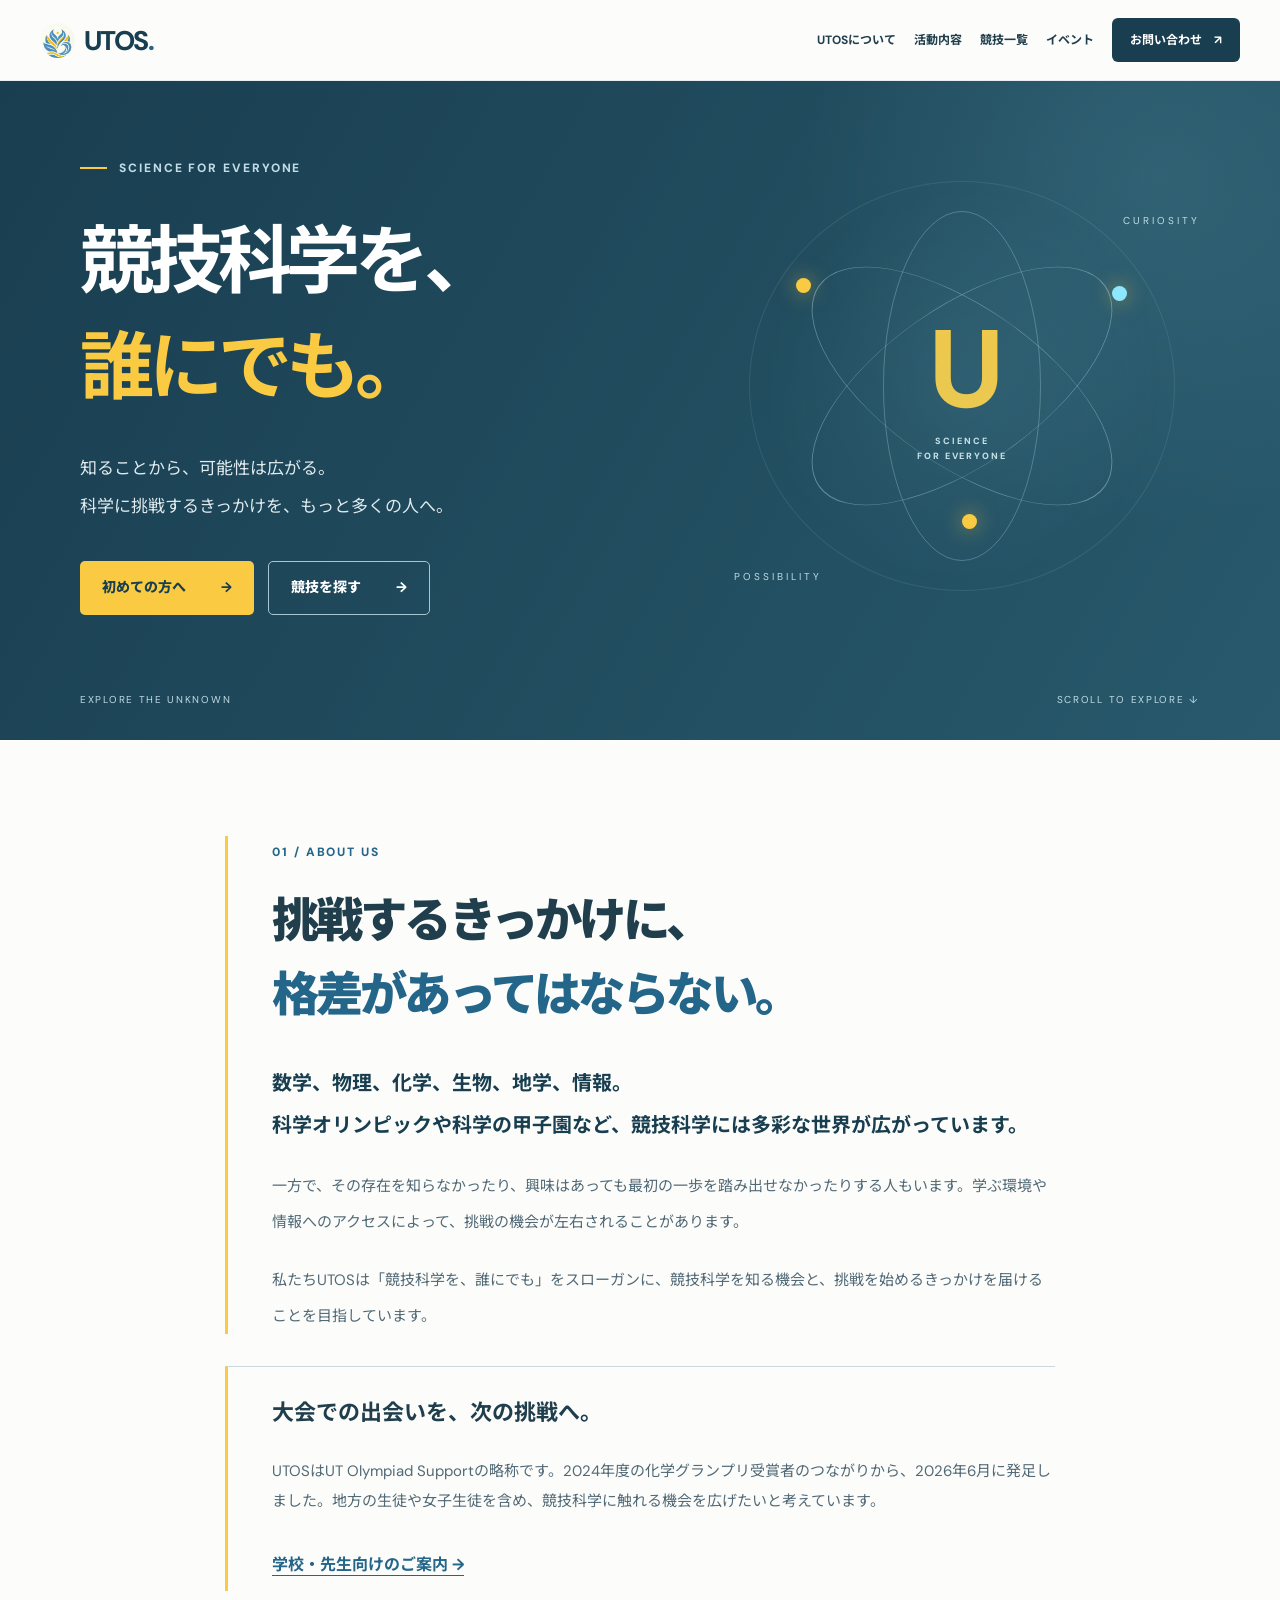
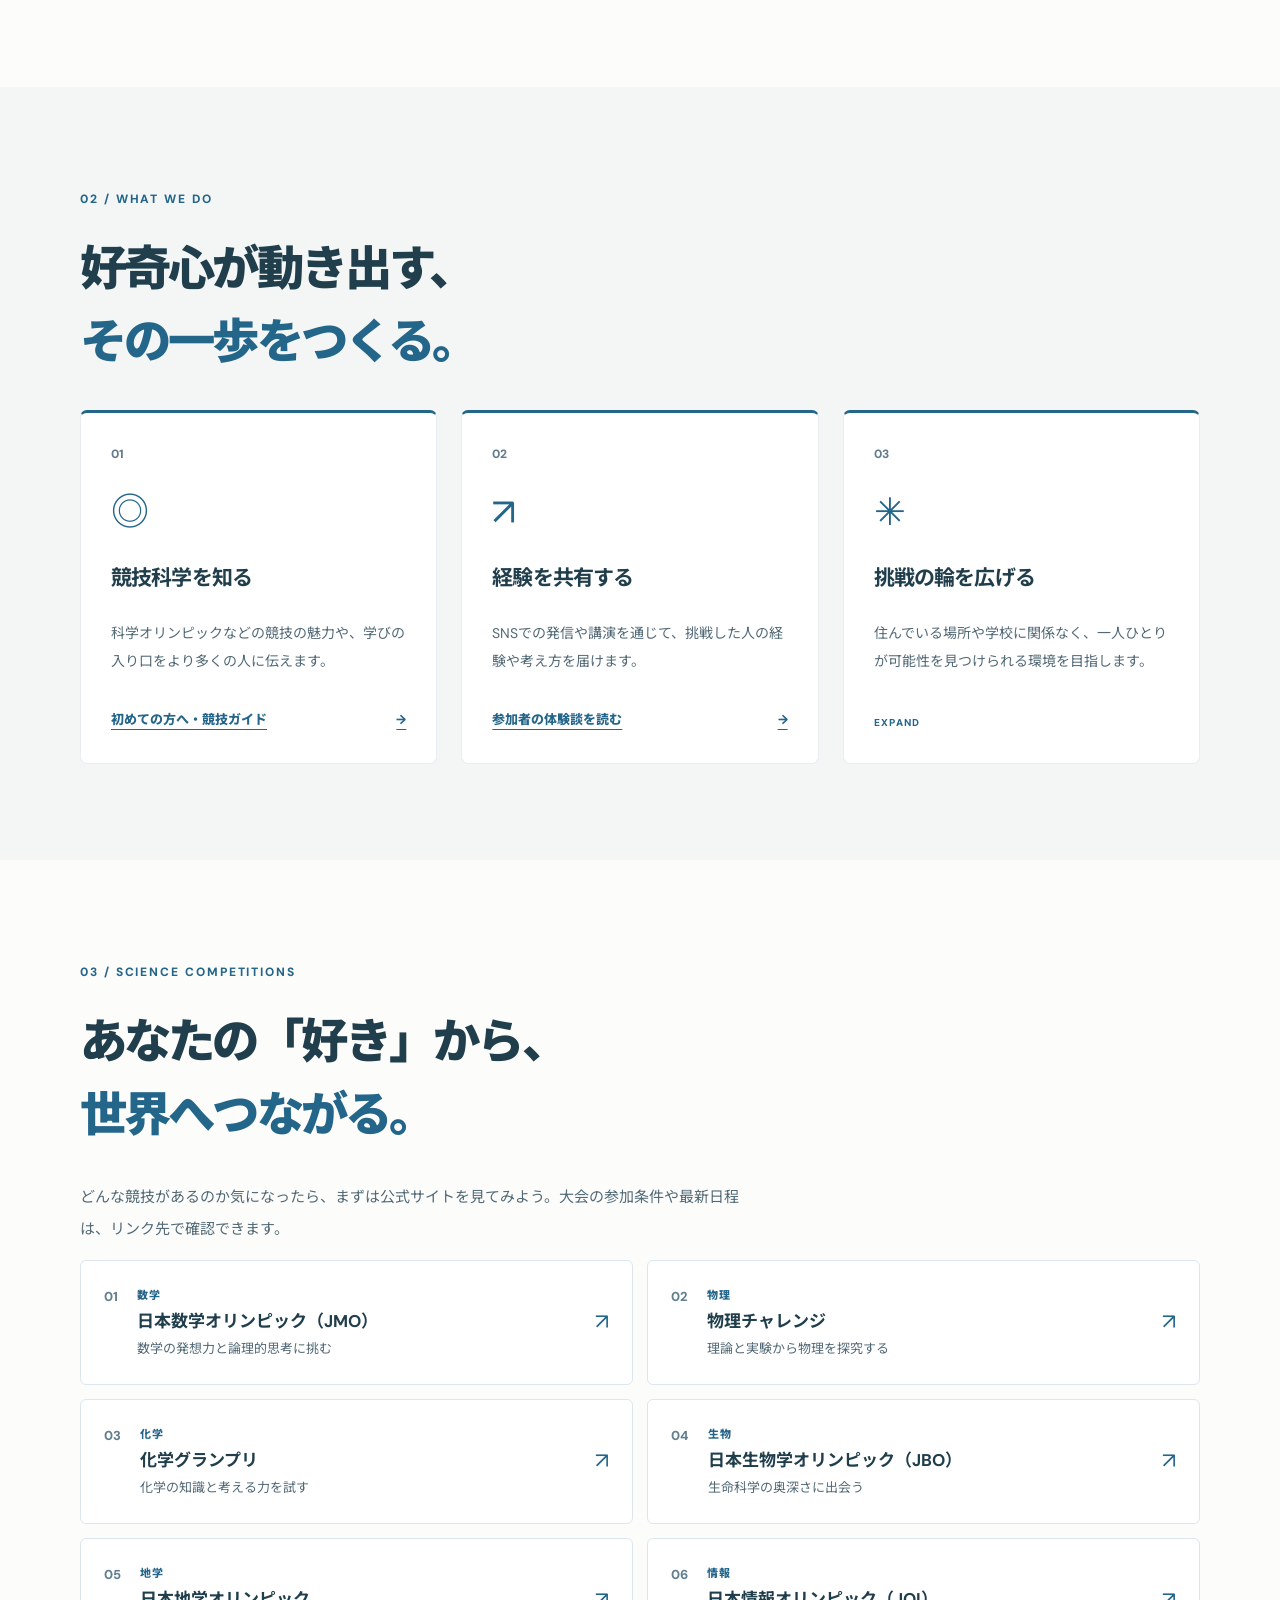
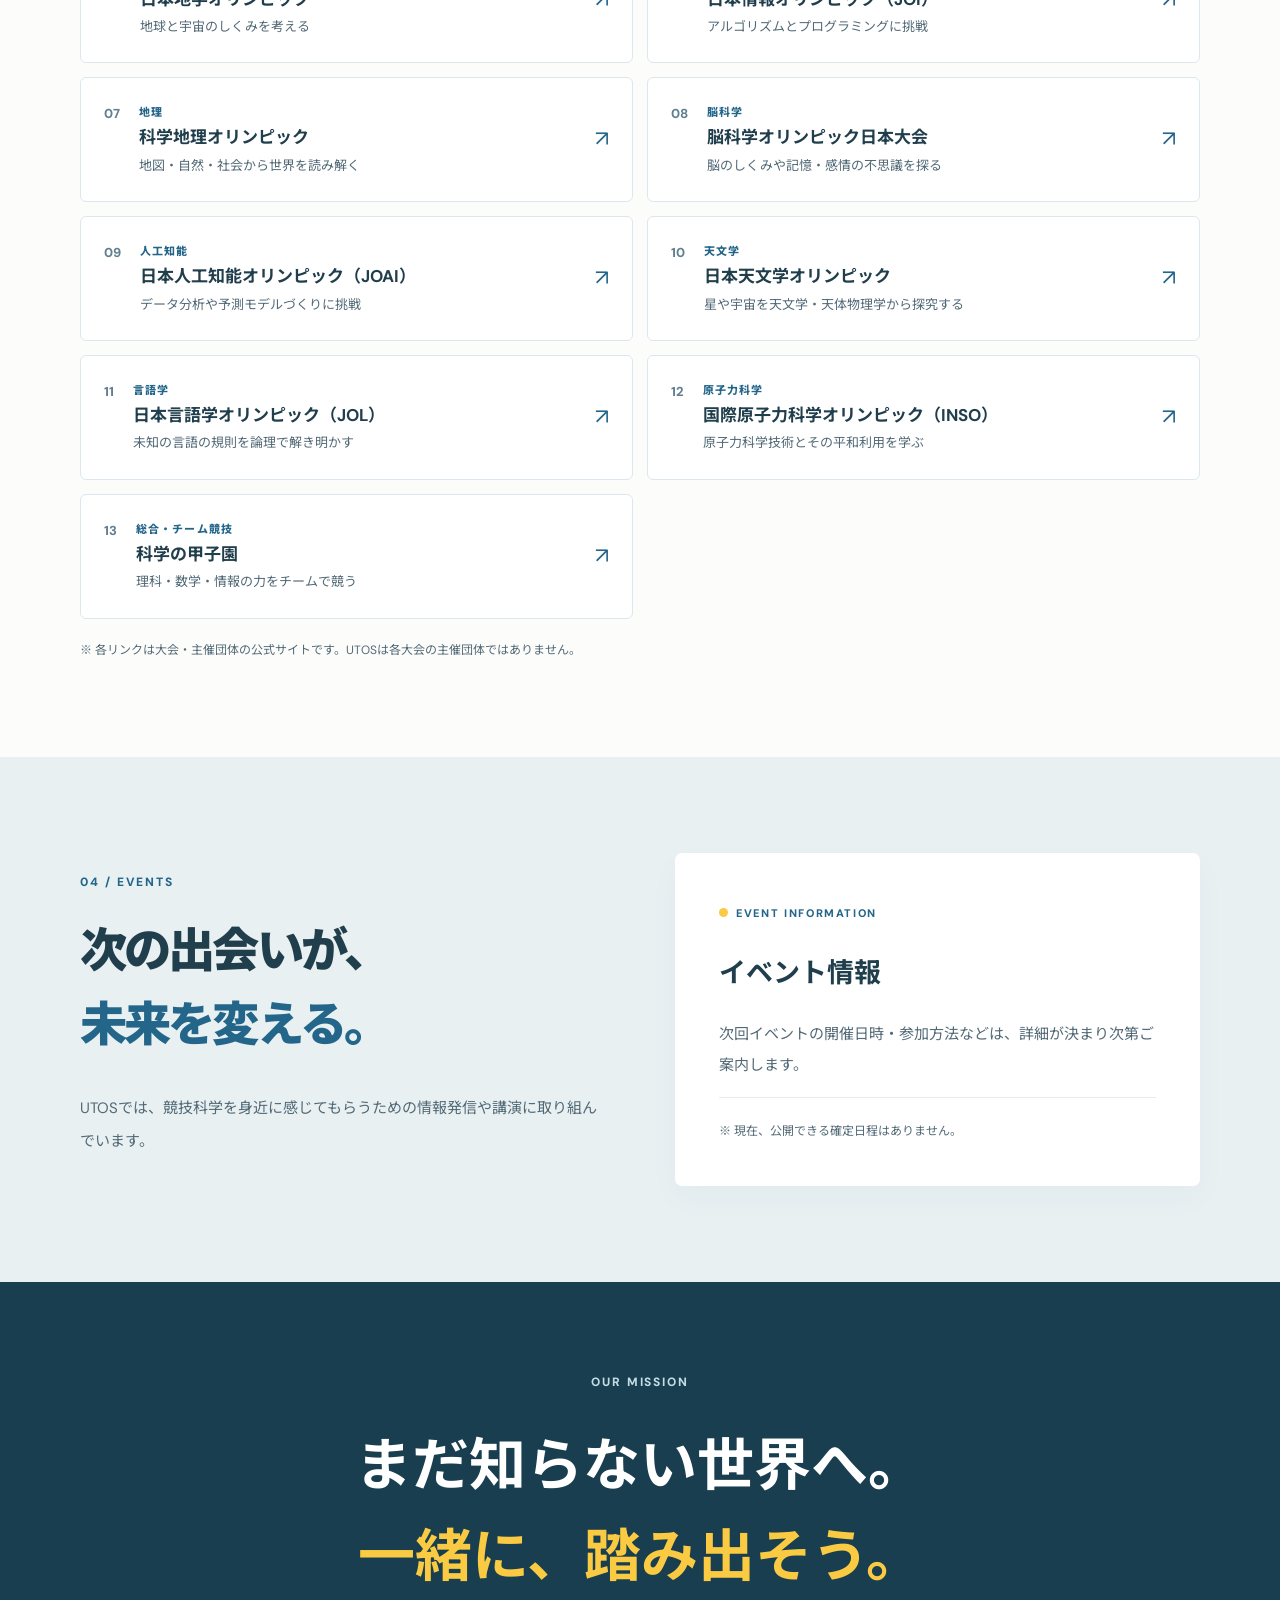
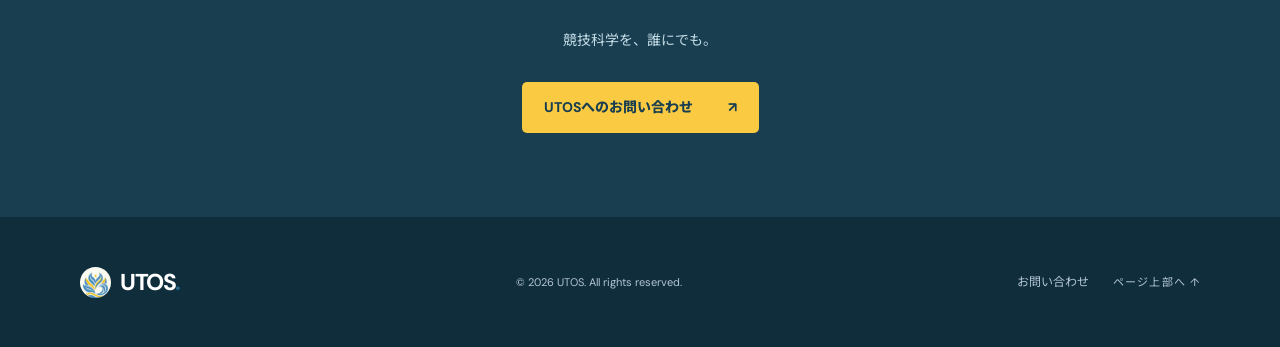
==== commit f7d9d31b: "Add introductory competition guide and school outreach information" ====
--- a/index.html
+++ b/index.html
@@ -14,6 +14,7 @@
   <meta property="og:title" content="UTOS | 競技科学を、誰にでも">
   <meta property="og:description" content="科学に挑戦するきっかけを、もっと多くの人へ。UTOSの活動や科学オリンピックをご紹介します。">
   <meta property="og:url" content="https://ut-olympiad-supprot.github.io/utos/">
+  <meta name="google-site-verification" content="EAwACrdEgovbgk3OV-e5GFm5fcQoq_rzOCcXG1XB0G4" />
 </head>
 <body>
   <a class="skip-link" href="#main">本文へ移動</a>
@@ -33,7 +34,7 @@
           <span class="eyebrow"><span class="eyebrow-line"></span> SCIENCE FOR EVERYONE</span>
           <h1 id="hero-title">競技科学を、<br><em>誰にでも。</em></h1>
           <p class="hero-lead" id="hero-lead">知ることから、可能性は広がる。<br>科学に挑戦するきっかけを、もっと多くの人へ。</p>
-          <div class="hero-actions"><a class="button button-primary" href="#about">UTOSを知る <span aria-hidden="true">↗</span></a><a class="button button-outline" href="#olympiads">競技を探す <span aria-hidden="true">→</span></a></div>
+          <div class="hero-actions"><a class="button button-primary" href="./guide.html">初めての方へ <span aria-hidden="true">→</span></a><a class="button button-outline" href="#olympiads">競技を探す <span aria-hidden="true">→</span></a></div>
         </div>
         <div class="hero-art" aria-hidden="true">
           <div class="orbit orbit-one"></div><div class="orbit orbit-two"></div><div class="orbit orbit-three"></div>
@@ -50,12 +51,13 @@
         <p>一方で、その存在を知らなかったり、興味はあっても最初の一歩を踏み出せなかったりする人もいます。学ぶ環境や情報へのアクセスによって、挑戦の機会が左右されることがあります。</p>
         <p>私たちUTOSは「競技科学を、誰にでも」をスローガンに、競技科学を知る機会と、挑戦を始めるきっかけを届けることを目指しています。</p>
       </div>
+      <div class="container narrow guide-about"><h3>大会での出会いを、次の挑戦へ。</h3><p>UTOSはUT Olympiad Supportの略称です。2024年度の化学グランプリ受賞者のつながりから、2026年6月に発足しました。地方の生徒や女子生徒を含め、競技科学に触れる機会を広げたいと考えています。</p><a class="voice-next" href="./contact.html#schools">学校・先生向けのご案内 →</a></div>
     </section>
     <section class="section activities" id="activities">
       <div class="container">
         <div class="section-heading"><span class="section-index">02 / WHAT WE DO</span><h2>好奇心が動き出す、<br><span>その一歩をつくる。</span></h2></div>
         <div class="cards">
-          <article class="activity-card"><span class="card-num">01</span><div class="card-icon">◎</div><h3>競技科学を知る</h3><p>科学オリンピックなどの競技の魅力や、学びの入り口をより多くの人に伝えます。</p><span class="card-tag">DISCOVER</span></article>
+          <article class="activity-card"><span class="card-num">01</span><div class="card-icon">◎</div><h3>競技科学を知る</h3><p>科学オリンピックなどの競技の魅力や、学びの入り口をより多くの人に伝えます。</p><a class="card-tag story-link" href="./guide.html">初めての方へ・競技ガイド <span aria-hidden="true">→</span></a></article>
           <article class="activity-card"><span class="card-num">02</span><div class="card-icon">↗</div><h3>経験を共有する</h3><p>SNSでの発信や講演を通じて、挑戦した人の経験や考え方を届けます。</p><a class="card-tag story-link" href="./stories.html">参加者の体験談を読む <span aria-hidden="true">→</span></a></article>
           <article class="activity-card"><span class="card-num">03</span><div class="card-icon">✳</div><h3>挑戦の輪を広げる</h3><p>住んでいる場所や学校に関係なく、一人ひとりが可能性を見つけられる環境を目指します。</p><span class="card-tag">EXPAND</span></article>
         </div>
@@ -84,3 +86,4 @@
 <script src="./site-content.js" defer></script>
 </body>
 </html>
+
--- a/style.css
+++ b/style.css
@@ -31,3 +31,11 @@
 .voices{background:#f3f6f5}.voices-intro{color:var(--muted);max-width:740px;line-height:2}.voices-grid{display:grid;grid-template-columns:repeat(2,minmax(0,1fr));gap:24px;margin-top:36px}.voice-card{background:#fff;border:1px solid #dce5e7;border-radius:7px;padding:32px;scroll-margin-top:150px}.voice-meta{display:flex;justify-content:space-between;align-items:center;gap:12px}.voice-tag{color:var(--blue);background:#e8f0f2;padding:5px 12px;border-radius:4px;font-size:12px;font-weight:700}.voice-number{font-size:10px;color:var(--muted);letter-spacing:.14em}.voice-card h3{font-size:23px;line-height:1.7;letter-spacing:-.035em;margin:24px 0 20px}.voice-body p{font-size:14px;line-height:2.2;color:var(--muted);margin-bottom:18px}.voice-attribution{border-top:1px solid #e2e9ec;padding-top:18px;margin:22px 0 0;font-size:12px;font-weight:700;color:var(--blue)}.voice-card:last-child{grid-column:1/-1;border-top:3px solid var(--yellow)}.voice-card:last-child .voice-body{columns:2;column-gap:36px}.voice-card:last-child .voice-body p{break-inside:avoid}.voices-note{font-size:12px;line-height:2;color:var(--muted);margin:24px 0}.voice-next{display:inline-flex;align-items:center;gap:24px;font-weight:700;color:var(--blue);padding:12px 0;text-decoration:underline;text-underline-offset:5px}.site-header nav{gap:18px}@media(max-width:760px){.voices-grid{grid-template-columns:1fr;gap:18px}.voice-card{padding:24px}.voice-card h3{font-size:21px}.voice-card:last-child .voice-body{columns:auto}.voices-intro br{display:none}.site-header nav{gap:4px 14px}}
 
 .story-link{display:flex;justify-content:space-between;align-items:center;gap:16px;min-height:44px;font-size:13px;letter-spacing:0;text-decoration:underline;text-underline-offset:5px}.story-link:hover{color:var(--navy)}.stories-breadcrumb{padding-top:28px;font-size:13px;color:var(--blue)}.stories-breadcrumb a{display:inline-block;padding:10px 0}.stories-breadcrumb + .voices{margin-top:20px}
+
+
+/* CMS participant stories, grouped by competition. */
+.story-filters:not([hidden]){display:flex;gap:10px;flex-wrap:wrap;margin:30px 0 16px}.story-filter{font:inherit;font-size:13px;font-weight:700;border:1px solid #a9bdc8;background:white;color:var(--navy);border-radius:6px;padding:10px 17px;min-height:44px;cursor:pointer}.story-filter[aria-pressed="true"]{background:var(--navy);color:white;border-color:var(--navy)}.story-filter:focus-visible{outline:3px solid #b77b00;outline-offset:4px}.story-count{font-size:13px;color:var(--muted);margin-bottom:32px}.story-group{margin:40px 0 56px}.story-group>h3{font-size:25px;border-left:5px solid var(--yellow);padding-left:16px;margin-bottom:22px}.stories-cards{display:grid;grid-template-columns:repeat(2,minmax(0,1fr));gap:24px}.stories-cards .voice-card{display:flex;flex-direction:column;margin:0;grid-column:auto;border-top:3px solid var(--blue)}.stories-cards .voice-card .voice-body{columns:auto}.stories-cards h4{font-size:22px;line-height:1.7;margin:22px 0 18px;text-wrap:balance}.stories-cards .voice-attribution{margin-top:auto}.stories-cards .voice-body p{white-space:pre-line}.stories-empty{padding:30px;background:white}@media(max-width:760px){.stories-cards{grid-template-columns:1fr}.story-group>h3{font-size:22px}.stories-cards h4{font-size:21px}.story-filter{font-size:12px;padding:10px 13px}.story-group{margin:32px 0 40px}}
+
+
+/* Introductory guide: independent of CMS content and participant stories. */
+.guide-page{line-height:1.9}.guide-hero{padding:60px 0;background:#edf3f4}.guide-hero h1{font-size:clamp(30px,4.3vw,52px);line-height:1.55;letter-spacing:-.035em;margin:20px 0}.guide-lead{color:var(--muted);font-size:17px;max-width:760px}.guide-toc{display:flex;flex-wrap:wrap;gap:10px;margin-top:32px}.guide-toc a{border:1px solid #a9bdc8;border-radius:5px;padding:9px 14px;font-size:13px;background:#fff;min-height:44px}.guide-section{padding:72px 0;scroll-margin-top:155px}.guide-section h2{font-size:clamp(25px,3vw,36px);margin:18px 0 26px;line-height:1.6}.guide-tint{background:#f3f6f5}.guide-copy{max-width:800px;line-height:2;color:var(--muted)}.guide-copy p{margin:0 0 18px}.guide-grid{display:grid;grid-template-columns:repeat(3,minmax(0,1fr));gap:22px;margin:28px 0}.guide-two{grid-template-columns:repeat(2,minmax(0,1fr))}.guide-card{background:#fff;border:1px solid #dce5e7;border-top:3px solid var(--blue);border-radius:6px;padding:26px;display:flex;flex-direction:column}.guide-card h3,.guide-callout h3,.guide-steps h3{font-size:20px;line-height:1.6;margin:12px 0}.guide-card p,.guide-callout p,.guide-steps p{color:var(--muted);font-size:15px;line-height:1.95}.guide-label{font-size:12px;font-weight:700;color:var(--blue)}.guide-card a,.guide-callout a,.guide-source a{color:var(--blue);text-decoration:underline;text-underline-offset:4px}.guide-card a{display:block;padding:8px 0;font-size:14px;margin-top:auto}.guide-callout{border-left:4px solid var(--yellow);background:#eaf0f2;padding:24px 30px;margin:30px 0;max-width:880px}.guide-source{font-size:12px;color:var(--muted);max-width:880px;line-height:1.9}.guide-steps{padding-left:28px;max-width:820px}.guide-steps li{padding:8px 0 18px 14px}.guide-steps li::marker{font-size:22px;font-weight:700;color:var(--blue)}.guide-faq{max-width:900px}.guide-faq details{border-bottom:1px solid #cbd8dd;padding:8px 0}.guide-faq summary{padding:16px 8px;cursor:pointer;font-weight:700}.guide-faq p{color:var(--muted);margin:0 8px 20px;line-height:2}.guide-about{margin-top:32px;padding-top:26px;border-top:1px solid #cbd8dd}.guide-about h3{font-size:22px}.guide-about p{color:var(--muted);line-height:2}.guide-page a:focus-visible,.guide-faq summary:focus-visible{outline:3px solid #b77b00;outline-offset:4px}@media(max-width:800px){.guide-grid{grid-template-columns:1fr 1fr}.guide-hero{padding:38px 0}.guide-lead br{display:none}}@media(max-width:600px){.guide-grid{grid-template-columns:1fr}.guide-section{padding:44px 0;scroll-margin-top:180px}.guide-card{padding:23px}.guide-callout{padding:20px}.guide-toc a{font-size:12px}.guide-lead{font-size:15px}.guide-about h3{font-size:20px}.guide-hero h1 br{display:none}}
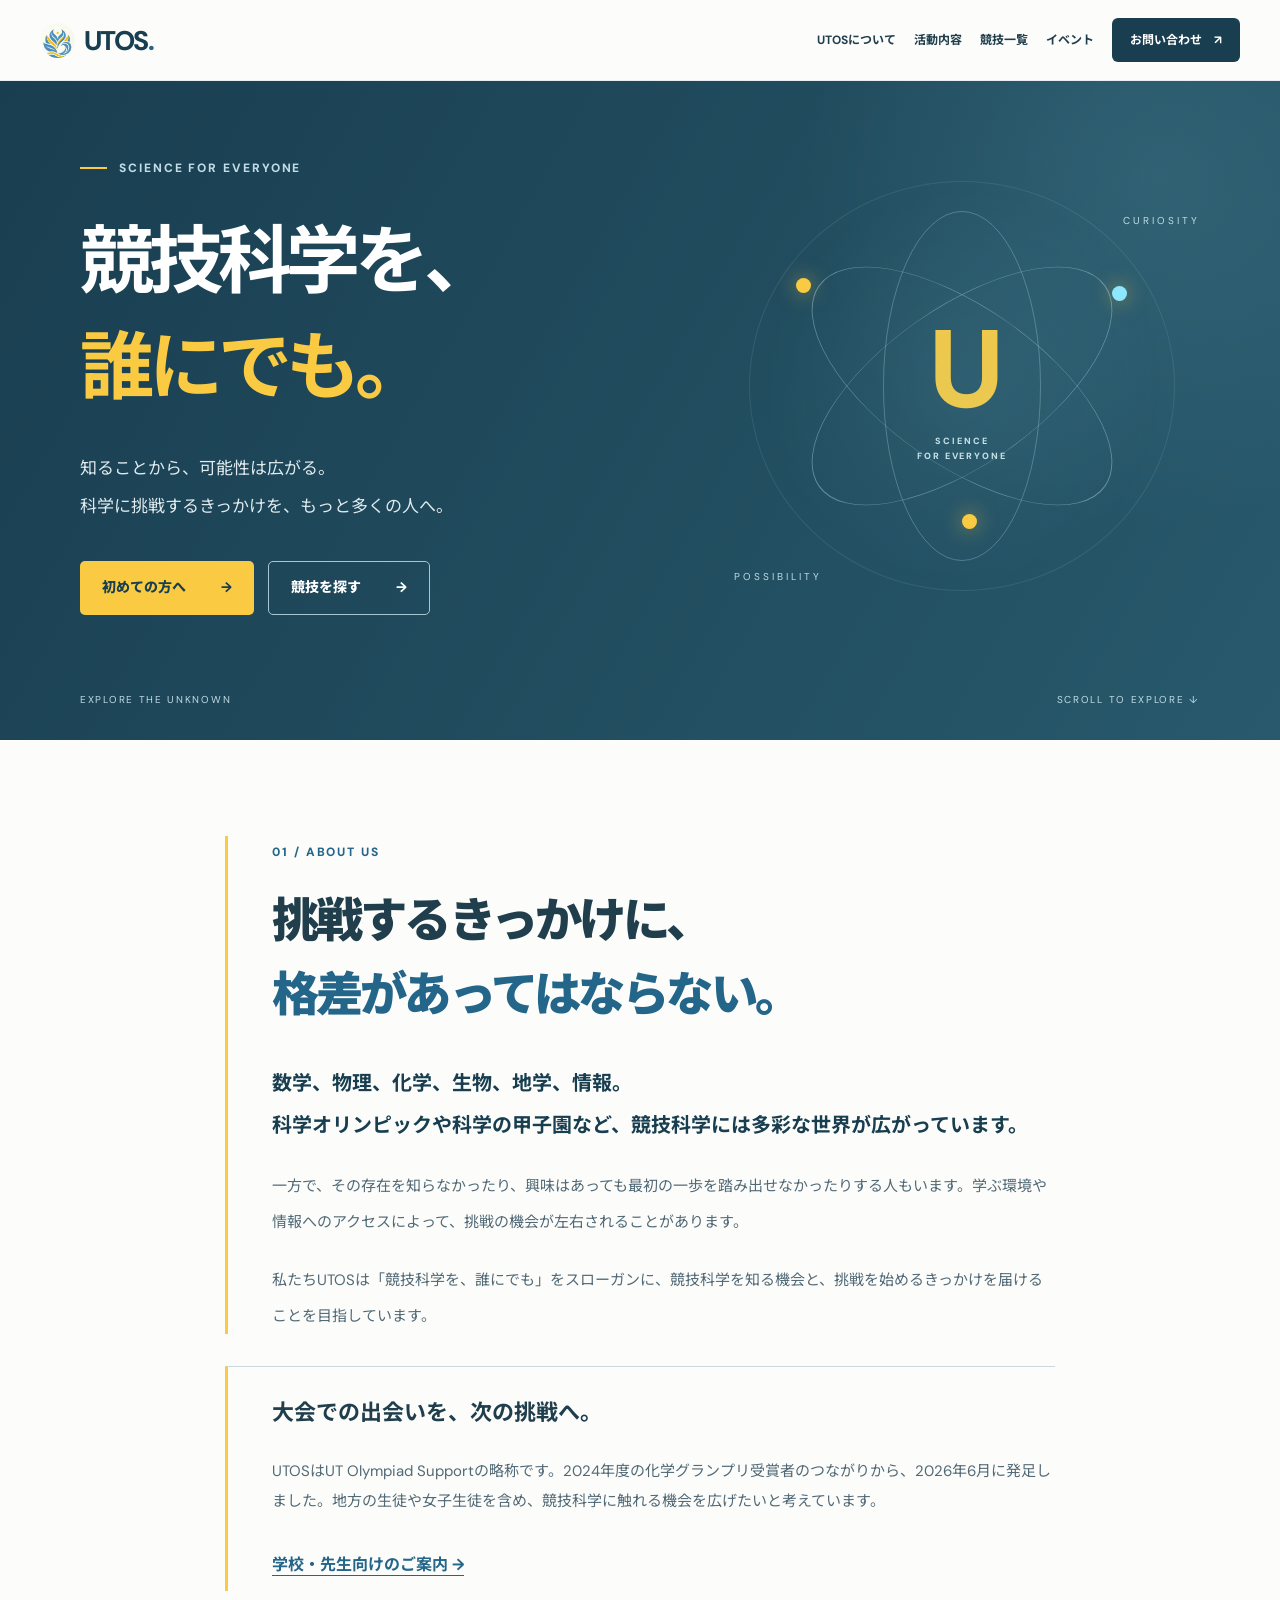
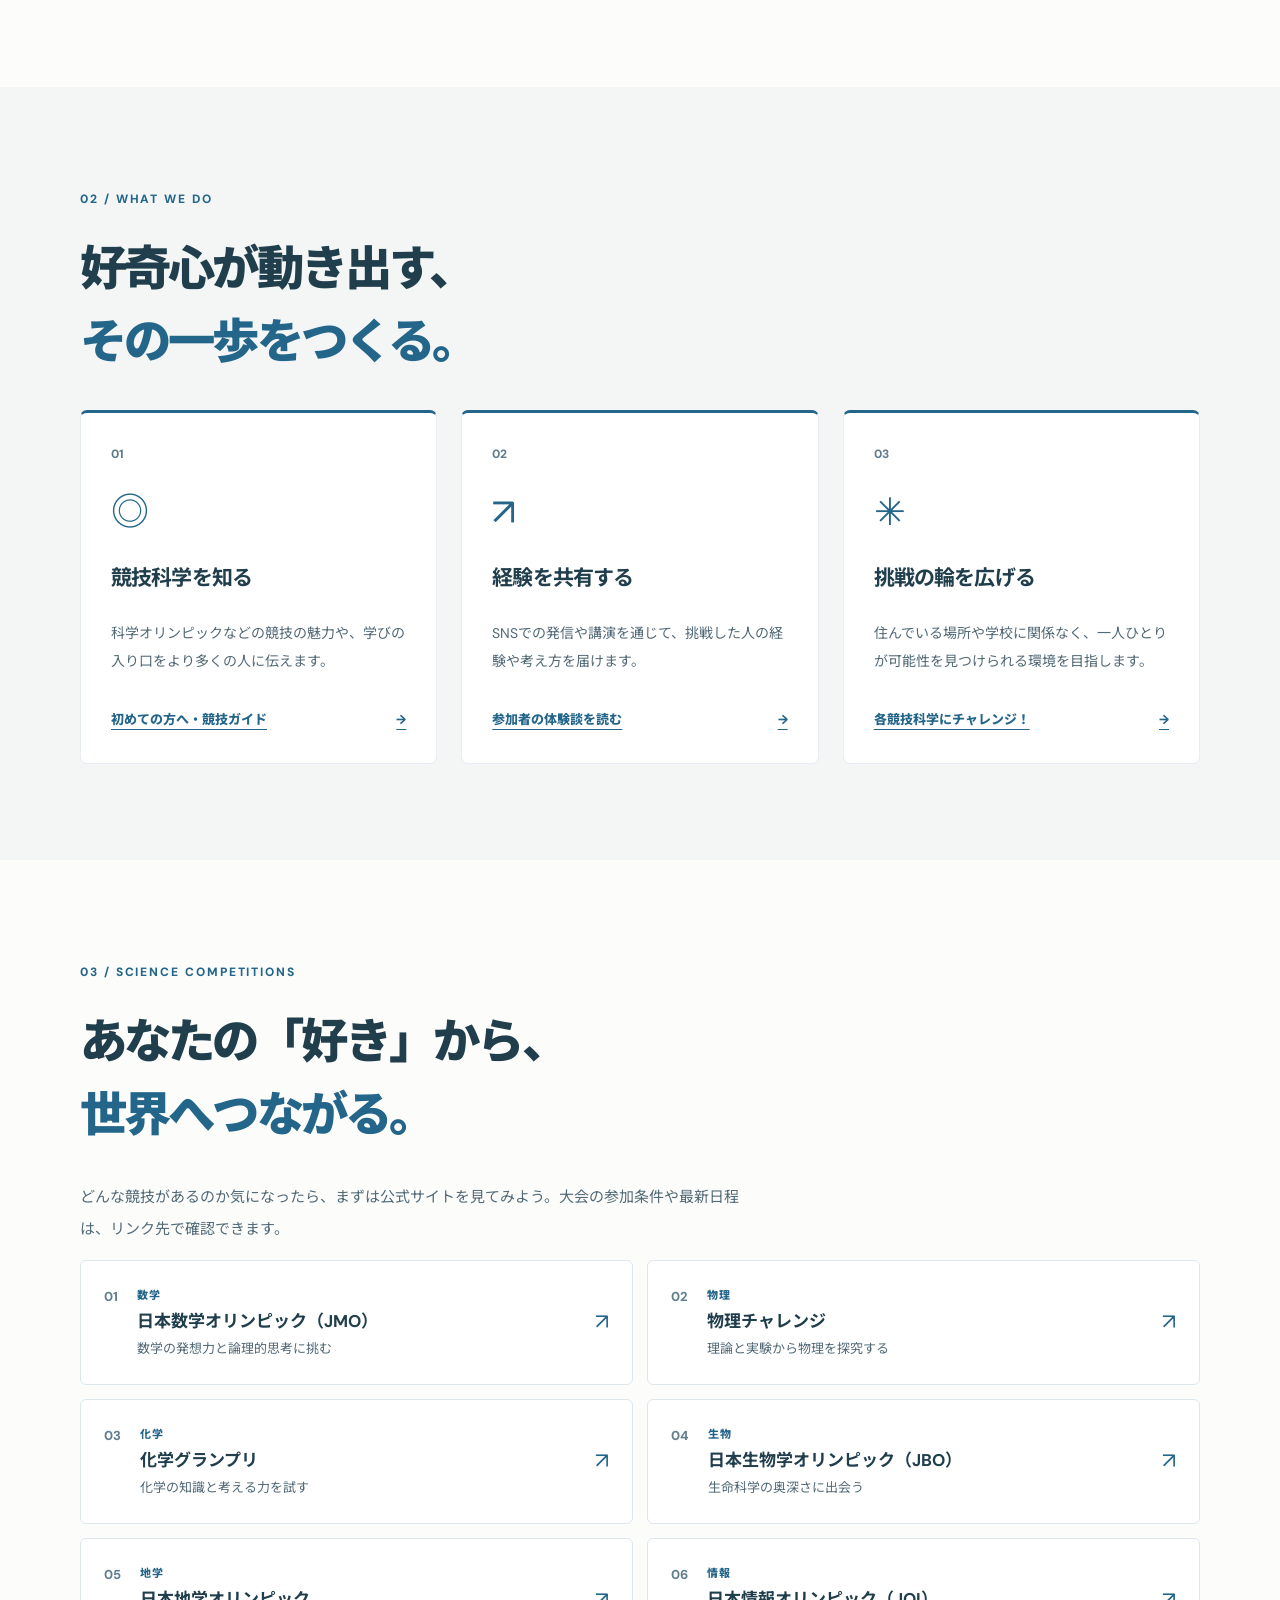
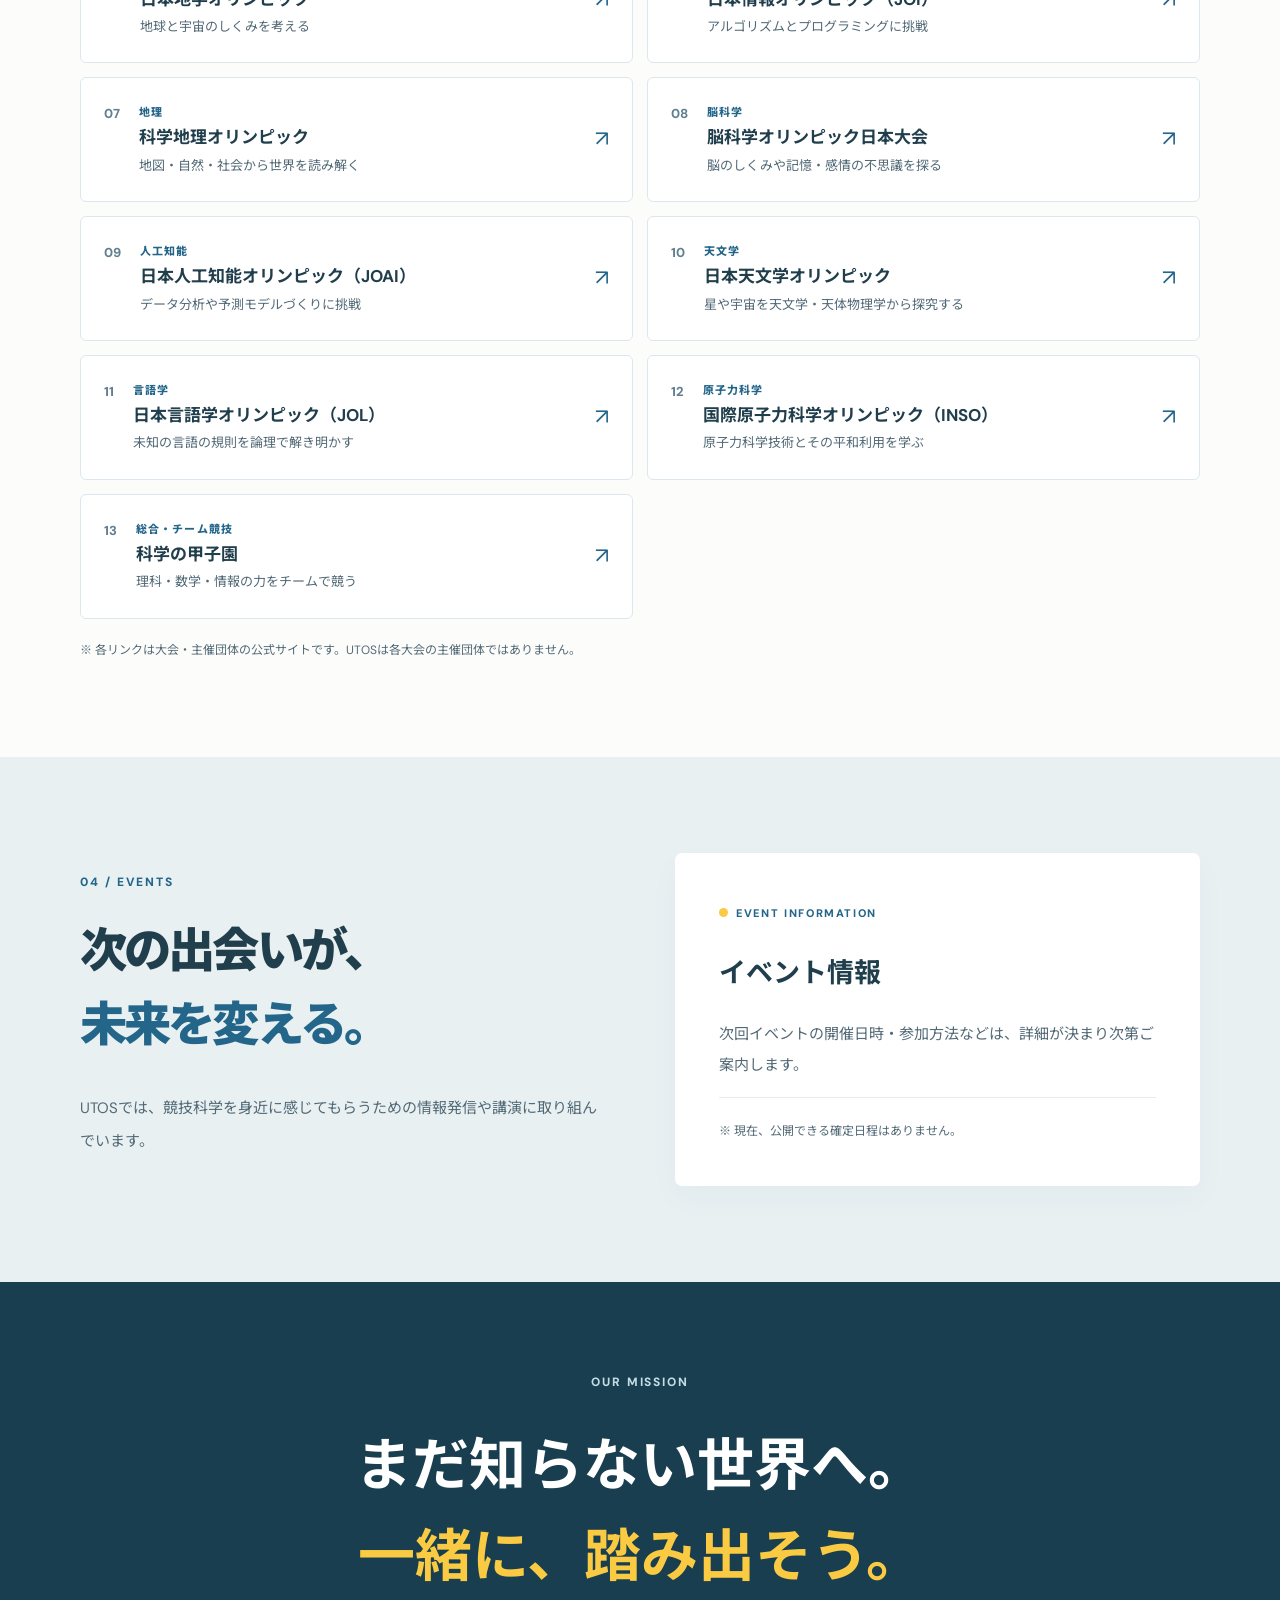
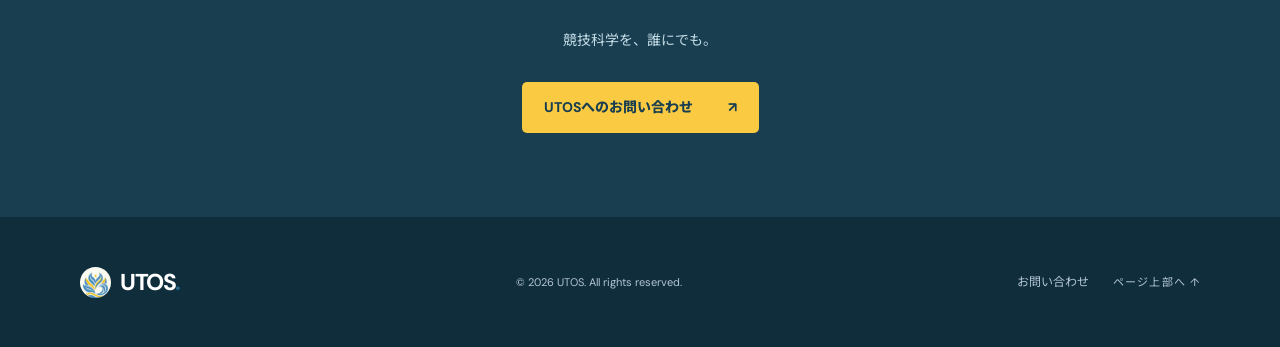
==== commit eb7c06c1: "Add original introductory challenges for all 13 science competitions" ====
--- a/index.html
+++ b/index.html
@@ -59,7 +59,7 @@
         <div class="cards">
           <article class="activity-card"><span class="card-num">01</span><div class="card-icon">◎</div><h3>競技科学を知る</h3><p>科学オリンピックなどの競技の魅力や、学びの入り口をより多くの人に伝えます。</p><a class="card-tag story-link" href="./guide.html">初めての方へ・競技ガイド <span aria-hidden="true">→</span></a></article>
           <article class="activity-card"><span class="card-num">02</span><div class="card-icon">↗</div><h3>経験を共有する</h3><p>SNSでの発信や講演を通じて、挑戦した人の経験や考え方を届けます。</p><a class="card-tag story-link" href="./stories.html">参加者の体験談を読む <span aria-hidden="true">→</span></a></article>
-          <article class="activity-card"><span class="card-num">03</span><div class="card-icon">✳</div><h3>挑戦の輪を広げる</h3><p>住んでいる場所や学校に関係なく、一人ひとりが可能性を見つけられる環境を目指します。</p><span class="card-tag">EXPAND</span></article>
+          <article class="activity-card"><span class="card-num">03</span><div class="card-icon">✳</div><h3>挑戦の輪を広げる</h3><p>住んでいる場所や学校に関係なく、一人ひとりが可能性を見つけられる環境を目指します。</p><a class="card-tag story-link" href="./challenge.html">各競技科学にチャレンジ！ <span aria-hidden="true">→</span></a></article>
         </div>
       </div>
     </section>
